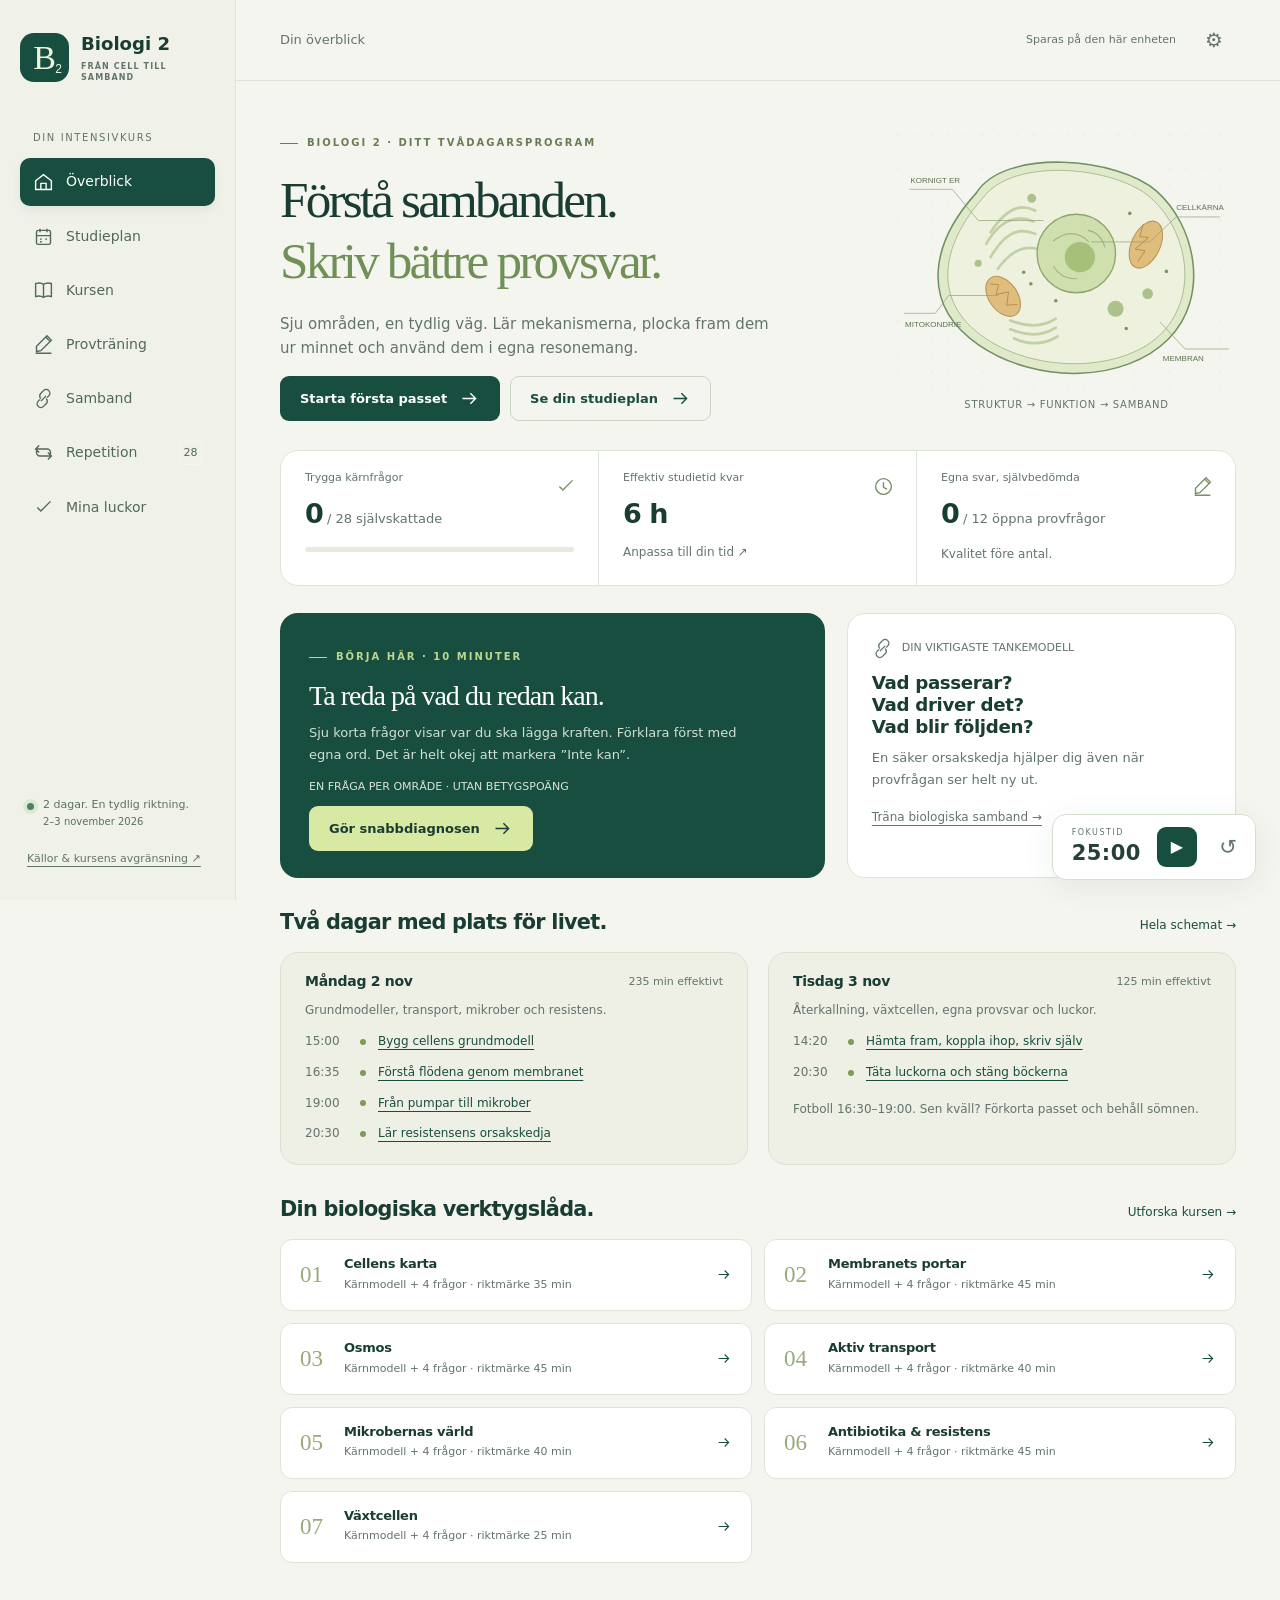
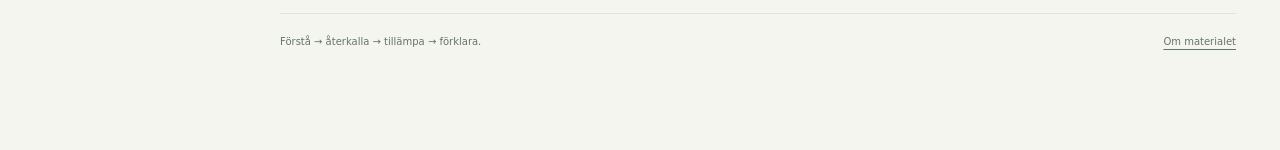
==== index.html @ e8b21870 "Build complete Swedish Biologi 2 intensive course with adaptive recall and open exam practice" ====
<!doctype html>
<html lang="sv">
<head>
  <meta charset="utf-8">
  <meta name="viewport" content="width=device-width,initial-scale=1">
  <meta name="theme-color" content="#174e40">
  <meta name="description" content="En fokuserad tvådagarskurs i Biologi 2: mekanismer, samband och öppna provfrågor på cirka sex effektiva timmar.">
  <title>Biologi 2 · Från cell till samband</title>
  <style>@charset "UTF-8";
:root{--bg:#f5f5ef;--paper:#fff;--ink:#193c33;--text:#263f38;--muted:#63746d;--line:#dde4da;--green:#174e40;--light:#e7efe5;--lime:#d8e9a4;--yellow:#f4e6b8;--red:#a33e32;--softred:#fae9e4;--radius:18px;font-family:'Segoe UI',system-ui,sans-serif;color:var(--text);background:var(--bg);font-synthesis:none}
*{box-sizing:border-box}body{margin:0;font-size:16px;line-height:1.65}h1,h2,h3,h4,p{margin-top:0}h1,h2,h3,h4{color:var(--ink);line-height:1.2;text-wrap:balance}h1{font-family:Georgia,'Times New Roman',serif;font-weight:500;font-size:clamp(2.3rem,4vw,3.85rem);letter-spacing:-.055em;margin-bottom:20px}h2{font-size:1.55rem;letter-spacing:-.035em}h3{font-size:1.14rem;letter-spacing:-.02em}p{margin-bottom:1em}a{color:var(--green);text-underline-offset:4px}button,input,select,textarea{font:inherit}button,a,input,select,textarea,summary{touch-action:manipulation}button{cursor:pointer}button:disabled{opacity:.5;cursor:default}button:focus-visible,a:focus-visible,input:focus-visible,textarea:focus-visible,select:focus-visible,summary:focus-visible{outline:3px solid #9a6c17;outline-offset:4px}input,select,textarea{max-width:100%;color:var(--text)}button{color:inherit}svg.icon{width:21px;height:21px;stroke:currentColor;stroke-width:1.6;fill:none;flex-shrink:0;vertical-align:middle}.symbol-bank{width:0;height:0;position:absolute}button,.button{min-height:44px}.skip{position:fixed;z-index:50;top:-100px;background:var(--green);color:white;padding:15px}.skip:focus{top:0}.sidebar{width:236px;background:#f0f2e9;border-right:1px solid var(--line);height:100dvh;position:fixed;inset:0 auto 0 0;padding:32px 20px;display:flex;flex-direction:column}.brand{display:flex;gap:12px;align-items:center;text-decoration:none;color:var(--ink);font-weight:700;font-size:1.13rem;line-height:1.35}.brandmark{background:var(--green);color:#eef4da;font:34px Georgia,serif;width:49px;height:49px;display:grid;place-content:center;border-radius:14px;position:relative;flex-shrink:0}.brandmark span{font:12px 'Segoe UI',sans-serif;position:absolute;right:7px;bottom:6px}.brand small{display:block;font-size:8px;letter-spacing:1.1px;margin-top:6px;color:var(--muted)}.nav-label{font-size:10px;letter-spacing:1.6px;color:var(--muted);margin:46px 13px 12px}nav{display:grid;gap:7px}nav a{padding:12px 13px;border-radius:10px;display:flex;align-items:center;gap:12px;font-size:14px;text-decoration:none;color:#52675d}nav a:hover{background:#e5eade}nav a.active{background:var(--green);color:white;box-shadow:0 4px 10px #123d3012}nav .nav-count{margin-left:auto;border:1px solid #ffffff50;border-radius:6px;line-height:22px;min-width:23px;text-align:center;font-size:11px}.sidebar-bottom{margin-top:auto;display:flex;gap:9px;font-size:11px;line-height:1.6;color:#5a7065;padding:20px 7px}.sidebar-bottom small{display:block;font-size:10px}.status-dot{height:7px;width:7px;background:#4c835b;box-shadow:0 0 0 4px #dce8d5;border-radius:50%;margin-top:7px;flex-shrink:0}.source-link{font-size:11px;color:var(--muted);padding:0 7px}.workspace{margin-left:236px;min-height:100dvh}.topbar{height:81px;border-bottom:1px solid var(--line);padding:0 44px;display:flex;align-items:center;justify-content:space-between;gap:20px}.breadcrumb{font-size:13px;color:var(--muted)}.top-actions{display:flex;gap:16px;align-items:center;font-size:11px;color:var(--muted)}.quiet{border:0;background:transparent;padding:8px}.icon-button{font-size:20px;width:44px}main{max-width:1390px;margin:auto;padding:36px 44px 50px;min-height:calc(100dvh - 155px)}main:focus{outline:none}.eyebrow{font-size:10px;letter-spacing:2px;font-weight:700;display:inline-flex;align-items:center;gap:9px;text-transform:uppercase;color:#6c7c52;margin-bottom:17px}.eyebrow::before{content:'';width:18px;height:1px;background:currentColor}.page-heading{margin-bottom:25px}.page-heading h1{font-size:clamp(2.15rem,3.5vw,3.3rem);margin-bottom:12px}.page-heading p{color:var(--muted);max-width:66ch;margin-bottom:0}.hero{display:grid;grid-template-columns:minmax(0,1.35fr) minmax(260px,.8fr);gap:45px;align-items:center;padding:9px 0 27px}.hero p{font-size:15px;color:var(--muted);max-width:52ch}.hero h1 span{color:#719057}.actions{display:flex;flex-wrap:wrap;gap:10px;align-items:center}.button{border:1px solid transparent;background:var(--green);color:#fff;display:inline-flex;gap:12px;align-items:center;justify-content:center;padding:11px 19px;border-radius:9px;text-decoration:none;font-size:13px;font-weight:600;line-height:1.5}.button:hover{filter:brightness(1.1)}.button.secondary{background:transparent;border-color:#cbd5c7;color:var(--green)}.button.light{background:var(--lime);color:var(--ink)}.button.small{padding:8px 13px;min-height:40px;font-size:12px}.button.danger{background:var(--red)}.hero-art{position:relative;min-width:0}.hero-art svg{width:100%;height:auto;display:block;max-height:285px}.art-caption{font-size:10px;color:var(--muted);text-align:center;letter-spacing:.7px}.stats{display:grid;grid-template-columns:repeat(3,1fr);border:1px solid var(--line);background:var(--paper);border-radius:var(--radius);margin:2px 0 27px;overflow:hidden}.stat{padding:18px 24px;border-right:1px solid var(--line);position:relative}.stat:last-child{border-right:0}.stat-label{display:block;font-size:11px;color:var(--muted);margin-bottom:5px}.stat strong{font-size:27px;color:var(--ink);font-weight:600;letter-spacing:-1px}.stat strong small{font-size:13px;color:var(--muted);font-weight:400;letter-spacing:0}.stat .mini-icon{position:absolute;right:22px;top:22px;color:#789067}.progress-track{height:5px;background:#e7ebdf;border-radius:9px;overflow:hidden;margin:10px 0 0}.progress-track span{display:block;height:100%;background:#7c9b52;border-radius:9px;transition:width .3s}.two-cols{display:grid;grid-template-columns:minmax(0,1.4fr) minmax(230px,1fr);gap:22px}.next-card{background:var(--green);color:#e9f0e1;padding:27px 29px;border-radius:var(--radius);position:relative;overflow:hidden}.next-card h2{color:white;font-size:1.75rem;margin:8px 0 10px;font-family:Georgia,serif;font-weight:500}.next-card p{font-size:13px;max-width:55ch;color:#d2e0d2}.next-card .eyebrow{color:#bfd68f;margin-bottom:5px}.next-card .session-meta{font-size:11px;color:#d9e4d1}.next-card .button{margin-top:10px}.pill{display:inline-block;font-size:10px;padding:4px 9px;border-radius:5px;background:var(--light);color:#426b47;letter-spacing:.2px;font-weight:600}.pill.must{background:var(--lime);color:#354b24}.pill.deep{background:var(--yellow);color:#715b24}.pill.extra{background:#eeeae3;color:#70695d}.pill.neutral{background:#f0f2ec;color:#677463}.card{background:var(--paper);border:1px solid var(--line);border-radius:var(--radius);padding:24px}.card h3{margin-bottom:10px}.card p{font-size:13px;color:var(--muted)}.card p:last-child{margin-bottom:0}.small-intro{display:flex;align-items:center;gap:9px;margin-bottom:13px;color:var(--muted);font-size:11px}.section-top{display:flex;align-items:baseline;justify-content:space-between;gap:18px;margin:32px 0 16px}.section-top h2{font-size:1.3rem;margin:0}.section-top a{font-size:12px;text-decoration:none}.schedule-preview{display:grid;grid-template-columns:1fr 1fr;gap:20px}.day-preview{background:#eeefe5;border:1px solid #dce1d0;border-radius:var(--radius);padding:20px 24px}.day-title{display:flex;justify-content:space-between;gap:10px}.day-title h3{margin:0;font-size:14px}.day-title span{font-size:11px;color:var(--muted)}.day-preview p{font-size:12px;color:var(--muted);margin:10px 0 0}.day-line{display:flex;gap:12px;font-size:12px;padding:11px 0 0;align-items:center}.day-line span:first-child{color:var(--muted);width:43px;font-variant-numeric:tabular-nums}.dot{width:6px;height:6px;border-radius:50%;background:#7f9b55}.topic-grid{display:grid;grid-template-columns:repeat(2,minmax(0,1fr));gap:12px}.topic-link{display:flex;text-decoration:none;background:white;border:1px solid var(--line);border-radius:12px;padding:16px 19px;gap:14px;align-items:center;transition:border-color .2s}.topic-link:hover{border-color:#70926d}.topic-number{font-family:Georgia,serif;font-size:23px;color:#98aa7c;width:30px;flex-shrink:0}.topic-link h3{font-size:13px;margin:0 0 4px}.topic-link p{font-size:11px;margin:0;color:var(--muted)}.topic-link .icon{margin-left:auto;width:16px}.page-footer{border-top:1px solid var(--line);margin:0 44px;padding:20px 0 100px;display:flex;justify-content:space-between;gap:10px;font-size:10px;color:var(--muted)}.page-footer a{color:var(--muted)}.timer{position:fixed;right:24px;bottom:20px;z-index:10;display:flex;gap:16px;align-items:center;padding:11px 12px 11px 19px;min-width:196px;border:1px solid #d6dfcd;border-radius:14px;background:#fff;box-shadow:0 6px 30px #173c3314}.timer small{display:block;font-size:8px;letter-spacing:1.5px;color:var(--muted)}.timer strong{font-size:21px;line-height:1.3;font-variant-numeric:tabular-nums;letter-spacing:.5px}.timer-play{background:var(--green);color:#fff;border:0;border-radius:9px;width:40px;min-height:40px}.timer-reset{border:0;background:none;color:var(--muted);font-size:21px;min-height:40px;width:30px;padding:0}.toast{position:fixed;z-index:60;bottom:100px;left:50%;transform:translateX(-50%);max-width:min(520px,90vw);padding:14px 21px;background:var(--ink);color:#fff;border-radius:12px;font-size:13px;box-shadow:0 6px 25px #0002}.warning{padding:13px 22px;background:#fff1d3;color:#715117;font-size:13px}.fine{font-size:12px!important;color:var(--muted);line-height:1.7}.muted{color:var(--muted)}.back{display:inline-flex;gap:7px;align-items:center;font-size:12px;text-decoration:none;margin-bottom:20px}.back .icon{transform:rotate(180deg);width:16px}.tabs{display:flex;gap:7px;flex-wrap:wrap;margin:22px 0}.tabs button{border:1px solid var(--line);background:#fff;border-radius:9px;padding:8px 14px;font-size:12px}.tabs button[aria-pressed=true]{background:var(--green);color:#fff;border-color:var(--green)}.programme{display:grid;grid-template-columns:repeat(3,1fr);gap:12px;margin:25px 0}.programme button{padding:16px 18px;text-align:left;background:#fff;border:1px solid var(--line);border-radius:13px}.programme strong{display:block;font-size:15px}.programme small{display:block;font-size:11px;color:var(--muted);margin-top:5px}.programme button[aria-pressed=true]{border-color:var(--green);background:#eaf0df;box-shadow:inset 0 0 0 1px var(--green)}.info-strip{display:flex;gap:13px;background:#e9efdf;padding:17px 21px;border-radius:12px;font-size:13px;margin-bottom:24px}.info-strip .icon{margin-top:2px;color:#638242}.session-list{display:grid;gap:16px}.session-card{display:grid;grid-template-columns:116px minmax(0,1fr) auto;gap:23px;align-items:start}.session-time{font-size:13px;color:var(--ink);font-weight:600}.session-time small{display:block;font-weight:400;color:var(--muted);font-size:11px;margin-top:4px}.session-card h3{margin-bottom:8px}.session-card p{margin-bottom:9px}.session-card.done{background:#eff4e8}.check-circle{border-radius:50%;width:28px;height:28px;background:var(--green);color:#fff;display:grid;place-items:center}.session-card .actions{justify-content:end}.task-list{list-style:none;padding:0;margin:20px 0}.task-list li{border-top:1px solid var(--line);padding:18px 0;display:flex;gap:13px;align-items:start}.task-list li:last-child{border-bottom:1px solid var(--line)}.task-list input{width:19px;height:19px;accent-color:var(--green);flex-shrink:0;margin-top:4px}.task-list a{display:block;text-decoration:none;font-size:14px;font-weight:600}.task-list small{display:block;color:var(--muted);font-size:11px}.task-list .button{margin-left:auto;white-space:nowrap;font-size:11px}.task-list label{flex:1}.teaching-layout{display:grid;grid-template-columns:minmax(0,1fr) 235px;gap:24px;align-items:start}.lesson-step{display:grid;grid-template-columns:36px minmax(0,1fr);gap:15px;padding:24px 0;border-bottom:1px solid var(--line);scroll-margin-top:24px}.lesson-step:first-child{padding-top:0}.step-number{height:32px;width:32px;display:grid;place-content:center;border:1px solid #d8e1c9;border-radius:50%;font-size:11px;color:#6b8452;background:#f5f8ef}.lesson-step h2{font-size:1.15rem;margin:4px 0 13px}.lesson-step p{font-size:15px;max-width:69ch;line-height:1.8}.lesson-step p:last-child{margin-bottom:0}.lesson-index{position:sticky;top:24px}.lesson-index a{display:block;font-size:12px;padding:7px 0;text-decoration:none}.lesson-index .card{padding:20px}.term-cloud{display:flex;gap:6px;flex-wrap:wrap;margin:12px 0}.term-cloud span{background:#f0f3e9;color:#4d654e;border:1px solid #e1e7d8;border-radius:5px;padding:3px 7px;font-size:10px}.misconception{background:#f6eddd;border-left:3px solid #d4ad56;padding:17px 20px;border-radius:0 9px 9px 0;margin:20px 0}.misconception ul{padding-left:18px;margin:0;font-size:13px}.details-block{border:1px solid var(--line);background:#fff;border-radius:12px;margin:13px 0;padding:0 20px}.details-block summary{cursor:pointer;padding:17px 0;font-weight:600;font-size:13px}.details-block summary .pill{margin-right:8px}.details-block p{font-size:14px;line-height:1.8;max-width:70ch}.details-block h3{font-size:14px}.question-card{background:#fff;border:1px solid var(--line);border-radius:16px;padding:25px;margin:18px 0}.question-card h3{font-size:1.07rem;line-height:1.5;max-width:62ch;margin:12px 0 17px}.question-card textarea,.exam-answer{width:100%;resize:vertical;border:1px solid #cfd8c8;background:#fbfcf8;border-radius:10px;min-height:100px;padding:14px;font-size:14px;line-height:1.75}.answer-model{padding:19px;background:#edf3e5;border-radius:10px;margin:17px 0}.answer-model p{font-size:14px;line-height:1.8;margin-bottom:0}.confidence{display:flex;flex-wrap:wrap;gap:8px;margin-top:16px}.confidence button{background:#fff;border:1px solid var(--line);padding:9px 13px;border-radius:8px;font-size:12px}.confidence button[data-rating="0"]{color:#8d3c32}.confidence button[data-rating="1"]{color:#7f641f}.confidence button[data-rating="2"]{color:#426731}.confidence button[aria-pressed=true]{box-shadow:inset 0 0 0 1px currentColor;background:#f4f5eb}.question-top{display:flex;align-items:center;justify-content:space-between;gap:10px;font-size:10px;color:var(--muted)}.empty{padding:35px;background:#edf2e6;border-radius:15px;text-align:center}.empty h2{font-size:1.4rem}.empty p{font-size:14px;color:var(--muted)}.filter-row{display:flex;gap:12px;flex-wrap:wrap;align-items:center;margin:20px 0}.filter-row label{font-size:12px;color:var(--muted)}select{border:1px solid var(--line);border-radius:8px;padding:9px 12px;background:white;font-size:13px;min-height:44px}.exam-list{display:grid;grid-template-columns:repeat(2,minmax(0,1fr));gap:16px}.exam-list .card{display:flex;flex-direction:column;align-items:start}.exam-list h2{font-size:1.18rem;margin:13px 0}.exam-list p{flex:1}.exam-list .button{margin-top:15px}.exam-prompt{font-size:18px;line-height:1.75;background:#edf1e4;padding:26px;border-radius:14px;margin:20px 0}.exam-grid{display:grid;grid-template-columns:minmax(0,1fr) 260px;gap:22px;align-items:start}.exam-answer{min-height:255px;background:#fff;font-size:15px}.answer-label{font-size:12px;display:block;font-weight:600;margin-bottom:8px}.self-check{display:grid;gap:11px;margin:18px 0}.self-check label{display:flex;gap:11px;font-size:14px;align-items:start;padding:12px;background:#f5f7ee;border-radius:9px}.self-check input{width:19px;height:19px;accent-color:var(--green);margin-top:3px;flex-shrink:0}.feedback-section{margin:23px 0}.feedback-section h3{font-size:14px;margin-bottom:9px}.feedback-section p{font-size:14px;line-height:1.8}.connection-grid{display:grid;gap:18px}.chain{display:flex;gap:8px;flex-wrap:wrap;align-items:center;margin:18px 0}.chain span{padding:8px 12px;background:#eaf0df;color:#3c5a3d;border:1px solid #d6e1c6;border-radius:7px;font-size:12px}.chain b{font-size:17px;font-weight:400;color:#8da374}.connection-card h2{font-size:1.3rem;margin:10px 0}.connection-card p{max-width:75ch;font-size:14px}.comparison{display:grid;grid-template-columns:1fr 1fr;gap:14px}.comparison>div{padding:19px;background:#f5f6ef;border-radius:12px}.comparison>div:last-child{background:#ecf2e0}.comparison small{font-size:9px;letter-spacing:1px;color:#687e59;font-weight:700}.comparison p{font-size:13px;margin:8px 0 0}.weak-list{display:grid;gap:12px;margin:20px 0}.weak-row{display:flex;align-items:center;gap:20px;border:1px solid var(--line);padding:16px 20px;border-radius:12px;background:#fff}.weak-row>div{flex:1}.weak-row h3{font-size:14px;margin-bottom:5px}.weak-row p{font-size:11px;color:var(--muted);margin:0}.weak-row strong{font-size:20px;font-weight:500}.weak-row .button{margin-left:auto}.source-list{display:grid;gap:15px}.source-list .card{padding:19px 22px}.source-list a{font-size:14px;font-weight:600}.source-list p{margin:6px 0 0}.table-wrap{overflow-x:auto;border:1px solid var(--line);border-radius:12px;margin:18px 0}table{width:100%;border-collapse:collapse;background:white;font-size:12px}td,th{padding:13px 16px;text-align:left;border-bottom:1px solid var(--line);vertical-align:top}th{background:#eaf0df;font-size:11px;white-space:nowrap}tr:last-child td{border-bottom:0}.allocation{display:flex;height:17px;gap:3px;margin:20px 0;border-radius:6px;overflow:hidden}.allocation span{background:#73905c;flex:1}.allocation span:nth-child(2n){background:#a3b77d}.allocation span:nth-child(3n){background:#d1dca5}.lab{border:1px solid #cfdcc1;background:#eff4e7;border-radius:16px;padding:24px;margin:25px 0}.lab h3{margin-bottom:8px}.lab p{font-size:13px;max-width:65ch}.lab label{font-size:12px;font-weight:600}.lab input[type=range]{width:100%;accent-color:var(--green);margin:18px 0}.lab-art{display:grid;grid-template-columns:1fr 1fr;gap:15px}.lab-art svg{width:100%;max-height:190px;display:block}.lab-cell{text-align:center}.lab-cell strong{font-size:12px}.lab-result{background:#fff9;padding:14px 18px;border-radius:9px;margin-top:18px;min-height:98px}.lab-result h4{font-size:15px;margin-bottom:8px}.lab-result p{margin-bottom:0}.lab-presets{display:flex;gap:8px;flex-wrap:wrap}.lab-presets button{font-size:11px;background:#fff9;border:1px solid #cfdcc1;border-radius:7px;padding:8px 12px}.pump-stage{background:#fff9;padding:20px;border-radius:12px;margin:15px 0;display:grid;grid-template-columns:1fr 1.3fr;gap:18px;align-items:center}.pump-art{display:flex;align-items:center;justify-content:center;min-height:110px;border-top:8px double #bacb93;border-bottom:8px double #bacb93;background:#e9efdc}.pump-core{background:var(--green);color:#fff;border-radius:25px;padding:13px 23px;text-align:center;font-size:13px;transition:transform .3s}.pump-stage h4{font-size:14px;margin-bottom:7px}.pump-stage p{font-size:13px;margin:0}.pump-dots{display:flex;gap:5px;margin:14px 0}.pump-dots i{width:22px;height:4px;background:#d4dec4;border-radius:5px}.pump-dots i.on{background:var(--green)}dialog{border:1px solid var(--line);border-radius:20px;padding:32px;max-width:600px;width:calc(100% - 28px);max-height:90dvh;color:var(--text);background:var(--bg)}dialog::backdrop{background:#183b3370;backdrop-filter:blur(3px)}dialog h2{font-family:Georgia,serif;font-size:30px;font-weight:400;margin:0 0 12px}dialog p{font-size:14px}dialog label{display:block;font-size:12px;font-weight:600;margin:20px 0 7px}.dialog-close{position:absolute;right:15px;top:12px;font-size:20px;width:44px}.field-row{display:flex;gap:9px}.field-row input{border:1px solid #c8d5bb;border-radius:9px;width:110px;padding:8px 14px;background:#fff}.file-label{margin:0!important;cursor:pointer}.file-label input{position:absolute;width:1px;height:1px;opacity:0}.file-label:focus-within{outline:3px solid #9a6c17;outline-offset:3px}hr{border:0;border-top:1px solid var(--line);margin:25px 0}.reset-details{margin-top:25px;color:var(--red);font-size:12px}.reset-details summary{cursor:pointer;padding:7px 0}.reset-details p{font-size:12px}.reading-width{max-width:800px}.space-top{margin-top:24px}.answer-model[hidden],[hidden]{display:none!important}
@media(min-width:1600px){main{padding-top:50px}.hero{padding-bottom:38px;gap:80px}.hero-art svg{max-height:330px}.stats{margin-bottom:30px}}
@media(max-width:1150px){.sidebar{width:205px;padding-inline:15px}.workspace{margin-left:205px}.topbar{padding-inline:28px}main{padding:30px 28px}.hero{gap:25px;grid-template-columns:1.3fr .8fr}h1{font-size:3.1rem}.page-footer{margin-inline:28px}.teaching-layout{grid-template-columns:minmax(0,1fr) 200px}.exam-grid{grid-template-columns:minmax(0,1fr) 215px}.two-cols{grid-template-columns:1.3fr 1fr;gap:15px}.card{padding:21px}.stat{padding:17px 20px}}
@media(max-width:900px){.sidebar{width:77px;padding:25px 12px}.brand{justify-content:center}.brand>span:last-child,.nav-label,.sidebar-bottom,.source-link,nav .nav-count{display:none}.brandmark{width:45px;height:45px}.sidebar nav{margin-top:35px;gap:9px}.sidebar nav a{justify-content:center;padding:12px 0}.sidebar nav a .nav-text{display:none}.workspace{margin-left:77px}.topbar{height:67px}.hero{grid-template-columns:1fr .65fr}.hero h1{font-size:2.7rem}.hero p{font-size:14px}.top-actions #save-status{display:none}.two-cols{grid-template-columns:1fr}.next-card{padding:24px}.teaching-layout{grid-template-columns:1fr}.lesson-index{position:static;display:grid;grid-template-columns:1fr 1fr;gap:14px}.lesson-index>nav{display:none}.exam-grid{grid-template-columns:1fr}.exam-grid aside{display:none}.session-card{grid-template-columns:100px 1fr}.session-card .actions{grid-column:2;justify-content:start}.stats .stat strong{font-size:23px}.stat .mini-icon{display:none}.comparison{grid-template-columns:1fr}.question-card{padding:22px}}
@media(max-width:600px){body{font-size:15px}.sidebar{width:100%;height:auto;inset:auto 0 0;z-index:20;padding:7px 8px calc(7px + env(safe-area-inset-bottom));border-right:0;border-top:1px solid #d7e0cd;background:#f5f7ee}.sidebar .brand{display:none}.sidebar nav{margin:0;display:grid;grid-template-columns:repeat(6,1fr);gap:3px}.sidebar nav a{display:flex;flex-direction:column;gap:3px;padding:6px 0;border-radius:8px;font-size:9px;min-height:49px}.sidebar nav a .nav-text{display:block}.sidebar nav a svg{width:19px;height:19px}.workspace{margin-left:0}.topbar{height:57px;padding:0 20px}.breadcrumb{font-size:11px}.top-actions{gap:0}main{padding:25px 20px 35px}.hero{grid-template-columns:1fr;padding-bottom:25px;gap:18px}.hero-art{display:none}.hero h1{font-size:2.6rem;max-width:14ch;margin-bottom:15px}.hero p{font-size:13px}.eyebrow{font-size:9px;letter-spacing:1.5px}.hero .actions .button{flex:1}.stats{margin:0 0 20px;border-radius:13px}.stat{padding:14px 12px}.stat-label{font-size:9px;min-height:27px;line-height:1.5;margin:0 0 5px}.stats .stat strong{font-size:22px}.stats .stat strong small{font-size:9px;display:block;letter-spacing:0}.progress-track{margin-top:9px}.next-card{padding:23px}.next-card h2{font-size:1.6rem}.schedule-preview{grid-template-columns:1fr;gap:12px}.day-preview{padding:19px}.topic-grid{grid-template-columns:1fr}.topic-link{padding:14px 17px}.section-top{margin-top:26px}.section-top h2{font-size:1.15rem}.section-top a{font-size:10px}.timer{right:12px;bottom:calc(77px + env(safe-area-inset-bottom));padding:7px 9px 7px 14px;gap:10px;min-width:176px;border-radius:12px}.timer strong{font-size:18px}.timer-play{min-height:37px;width:37px}.timer small{font-size:7px}.toast{bottom:150px;width:max-content;font-size:12px}.page-footer{margin:0 20px;padding-bottom:170px;flex-direction:column;font-size:9px}.page-heading h1{font-size:2.3rem}.page-heading p{font-size:13px}.programme{gap:7px}.programme button{padding:13px 10px}.programme strong{font-size:12px}.programme small{font-size:9px}.session-card{grid-template-columns:1fr;gap:10px;padding:20px}.session-time{display:flex;gap:12px;align-items:center;font-size:12px}.session-time small{margin:0;font-size:10px}.session-card .actions{grid-column:auto}.task-list{margin-top:15px}.task-list li{gap:10px;padding:16px 0;flex-wrap:wrap}.task-list a{font-size:13px}.task-list .button{margin-left:29px}.task-list label{min-width:calc(100% - 40px)}.task-list input{margin-top:3px}.lesson-step{grid-template-columns:27px minmax(0,1fr);gap:12px;padding:23px 0}.step-number{width:27px;height:27px;font-size:10px}.lesson-step h2{font-size:1.09rem;margin-top:3px}.lesson-step p{font-size:14px;line-height:1.8}.lesson-index{grid-template-columns:1fr}.lesson-index .card{padding:18px}.details-block{padding-inline:16px}.details-block summary{font-size:12px}.details-block .pill{margin-bottom:6px}.exam-list{grid-template-columns:1fr}.exam-prompt{font-size:16px;padding:20px}.exam-answer{font-size:14px;min-height:250px}.self-check label{font-size:13px}.question-card{padding:20px}.question-card h3{font-size:1rem}.confidence{gap:6px}.confidence button{padding:9px 10px;font-size:11px;flex:1}.filter-row{gap:8px}.filter-row select{font-size:12px;max-width:100%}.connection-card{padding:20px}.connection-card h2{font-size:1.2rem}.chain{gap:5px}.chain span{font-size:10px;padding:6px 9px}.weak-row{padding:14px;gap:12px;flex-wrap:wrap}.weak-row>div{min-width:160px}.weak-row .button{font-size:10px}.lab{padding:19px}.lab-art{gap:7px}.lab-cell strong{font-size:10px}.pump-stage{grid-template-columns:1fr}.pump-art{min-height:90px}.field-row{flex-wrap:wrap}.field-row input{flex:1}.field-row .button{flex:1}dialog{padding:26px 22px}dialog .actions>*{width:100%}td,th{padding:11px 13px;font-size:11px}.info-strip{padding:15px 17px;font-size:12px}}
@media(max-width:600px){.topbar .breadcrumb{max-width:90px;white-space:nowrap;overflow:hidden;text-overflow:ellipsis}.timer{top:8px;bottom:auto;right:62px;min-width:0;padding:4px 7px;gap:9px;border-radius:9px;box-shadow:none}.timer small{display:none}.timer strong{font-size:16px}.timer-play{min-height:31px;width:31px;border-radius:6px}.timer-reset{min-height:31px;width:21px;font-size:18px}.toast{bottom:90px}}
@media(prefers-reduced-motion:reduce){*{scroll-behavior:auto!important;transition:none!important;animation:none!important}}
@media print{.sidebar,.topbar,.timer,.actions,.page-footer,.filter-row,.confidence,dialog,.toast{display:none!important}.workspace{margin:0}main{padding:0}.card,.question-card,.lesson-step{break-inside:avoid}.answer-model[hidden]{display:block!important}body{background:white}h1{font-size:30px}}
</style>
</head>
<body>
<a href="#main" class="skip">Hoppa till innehållet</a>
<svg class="symbol-bank" xmlns="http://www.w3.org/2000/svg" aria-hidden="true"><defs>
  <symbol id="i-home" viewBox="0 0 24 24"><path d="m3 10 9-7 9 7v10H3zM9 20v-7h6v7"/></symbol>
  <symbol id="i-plan" viewBox="0 0 24 24"><rect x="4" y="5" width="16" height="16" rx="2"/><path d="M8 3v4m8-4v4M4 11h16M8 15h2m4 0h2m-8 3h2"/></symbol>
  <symbol id="i-book" viewBox="0 0 24 24"><path d="M12 5C8 2 4 4 3 4v15c3-1 6-1 9 1 3-2 6-2 9-1V4c-3-1-6-1-9 1Zm0 0v15"/></symbol>
  <symbol id="i-link" viewBox="0 0 24 24"><path d="m9 15 6-6m-7 4-2 2a4 4 0 0 0 6 6l3-3a4 4 0 0 0 0-6m1-1 2-2a4 4 0 0 0-6-6L9 6a4 4 0 0 0 0 6"/></symbol>
  <symbol id="i-pen" viewBox="0 0 24 24"><path d="m15 4 5 5M4 20l5-1L21 7l-5-5L4 14zM3 22h18"/></symbol>
  <symbol id="i-repeat" viewBox="0 0 24 24"><path d="M4 8h12a4 4 0 0 1 4 4v2M7 4 3 8l4 4m13 4H8a4 4 0 0 1-4-4v-2m13 10 4-4-4-4"/></symbol>
  <symbol id="i-arrow" viewBox="0 0 24 24"><path d="M4 12h15m-6-6 6 6-6 6"/></symbol>
  <symbol id="i-check" viewBox="0 0 24 24"><path d="m5 12 4 4L20 5"/></symbol>
  <symbol id="i-clock" viewBox="0 0 24 24"><circle cx="12" cy="12" r="9"/><path d="M12 7v6l4 2"/></symbol>
  <symbol id="i-leaf" viewBox="0 0 24 24"><path d="M4 20C2 8 12 3 21 3c0 9-5 19-17 17Zm0 0L16 8m-6 6v-5m0 5h6"/></symbol>
</defs></svg>
<aside class="sidebar">
  <a class="brand" href="#home"><span class="brandmark">B<span>2</span></span><span>Biologi 2<small>FRÅN CELL TILL SAMBAND</small></span></a>
  <p class="nav-label">DIN INTENSIVKURS</p>
  <nav id="nav" aria-label="Huvudnavigation"></nav>
  <div class="sidebar-bottom"><div class="status-dot"></div><span>2 dagar. En tydlig riktning.<small>2–3 november 2026</small></span></div>
  <a class="source-link" href="#sources">Källor & kursens avgränsning ↗</a>
</aside>
<div class="workspace">
  <header class="topbar"><div class="breadcrumb" id="breadcrumb">Din överblick</div><div class="top-actions"><span id="save-status">Sparas på den här enheten</span><button class="quiet icon-button" id="settings-open" aria-label="Inställningar och säkerhetskopia">⚙</button></div></header>
  <div id="storage-warning" class="warning" hidden>Webbläsaren tillåter inte lokal lagring. Dina ändringar finns bara under den här öppningen. Exportera en säkerhetskopia innan du stänger.</div>
  <main id="main" tabindex="-1"></main>
  <footer class="page-footer"><span>Förstå → återkalla → tillämpa → förklara.</span><a href="#sources">Om materialet</a></footer>
</div>
<div class="timer" id="timer"><div><small>FOKUSTID</small><strong id="timer-display">25:00</strong></div><button id="timer-toggle" class="timer-play" aria-label="Starta fokustimer">▶</button><button id="timer-reset" class="timer-reset" aria-label="Återställ timern">↺</button></div>
<div class="toast" id="toast" role="status" hidden></div>
<dialog id="settings" aria-labelledby="settings-title"><form method="dialog"><button class="dialog-close quiet" aria-label="Stäng inställningar">✕</button></form><span class="eyebrow">DITT UPPLÄGG</span><h2 id="settings-title">Anpassa efter verkligheten.</h2><p>Räkna effektiv tid. Mat, fotboll, återhämtning och pauser ska också få plats.</p>
  <label for="remaining">Effektiva minuter du har kvar</label><div class="field-row"><input id="remaining" type="number" min="5" max="1440" step="5"><button class="button" id="remaining-save">Anpassa planen</button></div>
  <label for="focus-length">Fokustimerns längd</label><select id="focus-length"><option value="15">15 minuter – låg energi</option><option value="25">25 minuter – standard</option><option value="40">40 minuter – skrivträning</option></select>
  <p class="fine">Timern räknar faktisk fokustid när sidan är synlig. Den pausar när du lämnar sidan. Slutförda läsuppgifter räknas separat och är inget mått på kunskap.</p>
  <hr><h3>Dina framsteg</h3><p class="fine">Svaren sparas i just den här webbläsaren och på den här adressen. Ingen inloggning eller molnsynkning. Exportera för att flytta till en annan enhet eller adress.</p><div class="actions"><button class="button secondary" id="export">Exportera säkerhetskopia</button><label class="button secondary file-label" for="import">Importera säkerhetskopia<input id="import" type="file" accept="application/json,.json"></label></div>
  <details class="reset-details"><summary>Rensa lokal progression</summary><p>Detta raderar dina egna svar, markeringar och registrerade minuter på den här adressen.</p><button class="button danger" id="reset-progress">Radera mina framsteg</button></details>
</dialog>
<script>window.COURSE = {
  chapters: [
    {id:'celler',n:'01',title:'Cellens karta',minutes:35,why:'Organellernas arbetsfördelning förklarar både transport, virus och antibiotikas måltavlor.',source:'Bokens s. 17–27 i Biologiatlas',terms:['cellkärna','kromatin','ribosom','RER','SER','Golgi','lysosom','peroxisom','ATP','cellskelett'],
      steps:[
        ['Förstå grunden','Cellen är ett avgränsat system. Membranet reglerar utbytet; cytosolen är vätskan där många reaktioner sker. Cytoplasma omfattar cytosol och organeller utanför kärnan. Eukaryoter har cellkärna och membranomslutna organeller. Bakterier och arkéer saknar cellkärna men har DNA, membran och ribosomer.','Kärnan innehåller merparten av DNA:t. DNA tillsammans med proteiner kallas kromatin. En gen kan avläsas till mRNA, som lämnar kärnan genom kärnporer. Ribosomer, byggda av rRNA och protein, använder mRNA vid proteinsyntesen. Nukleolen medverkar när ribosomernas subenheter bildas.'],
        ['Förstå mekanismen','Följ ett protein som ska utsöndras: gen → mRNA → ribosom som riktas till kornigt ER (RER) → proteinet förs in i ER och veckas → transportvesikel → Golgi, där det bearbetas och sorteras → sekretorisk vesikel → exocytos. Det är proteinet, inte DNA:t, som färdas genom ER och Golgi.','Fria ribosomer gör bland annat proteiner som används i cytosolen. Ribosomer vid RER gör bland annat sekretoriska proteiner och membranproteiner. Slätt ER (SER) saknar ribosomer och deltar i lipidsyntes, avgiftning och lagring av kalcium. Golgi är en sorteringsstation, inte platsen där aminosyror fogas till proteiner.'],
        ['Förstå sammanhanget','Mitokondrier omvandlar energi från organiska ämnen till ATP som kan driva pumpar och transporter i cellen. Det veckade inre membranet ger stor yta för energirelaterade proteiner. Även växtceller har mitokondrier.','Cellskelettets mikrotubuli, aktinfilament och intermediära filament ger form och stöd. Motorproteiner kan flytta vesiklar längs filament. Lysosomer bryter ner material med enzymer i sur miljö. Peroxisomer deltar bland annat i fettsyrenedbrytning; katalas bryter ner den väteperoxid som bildas.'],
        ['Tillämpa','En körtelcell utsöndrar mycket protein. Förutsäg därför rikligt med RER och en välutvecklad Golgiapparat. Om ribosomerna blockeras uppstår brist på nya proteiner; om vesikeltransporten blockeras kan redan bildade proteiner fastna inne i cellen. Samma slutresultat, mindre utsöndring, kan alltså ha olika orsaker.'],
        ['Resonera','Bygg svaret som struktur → funktion → följd. Exempel: många veck i mitokondriens inre membran → större yta för energirelaterade proteiner → hög kapacitet att bilda ATP → stödjer energikrävande arbete. Säg inte att vecken i sig skapar energi.','Endosymbiosteorin kopplar mitokondrier och kloroplaster till bakterielika förfäder. Eget DNA, bakterielika ribosomer, delning och dubbla membran stöder teorin tillsammans; ett enskilt kännetecken är inte ensamt ett bevis.'],
        ['Kontrollera utan stöd','Rita proteinets väg med sex pilar ur minnet. Förklara sedan skillnaden mellan ribosom, RER och Golgi. Avsluta med att förutsäga vad som händer om cellens ATP-tillgång minskar. Kan du inte förklara en pil, läs just den delen igen.']
      ],
      deeper:[['Membranets övriga jobb','Membranproteiner kan transportera, vara enzymer eller receptorer, koppla celler till varandra och förankra cellskelettet. Sockerkedjor på glykolipider och glykoproteiner bildar glykokalyx: skydd och igenkänning. Extracellulär matrix (ECM) omger djurceller och påverkar stöd, fäste och signalering. Kollagen ger framför allt draghållfasthet; spektrin är ett nät på blodkroppens insida, inte ECM.'],['Membranets rörlighet','Fosfolipider rör sig i membranets plan. Omättade fettsyrors böjar försvårar tät packning; det hjälper membran att förbli rörliga i kyla. Långa och mättade svansar packas tätare. Kolesterol dämpar förändringar i rörlighet vid olika temperaturer.']],
      extra:[['Detaljer du kan vänta med','Inklusioner kan lagra glykogen, fett eller pigment. Kromatinets packning påverkar hur lätt gener avläses, men löst packat betyder inte att varje gen alltid är aktiv. Lär inte in en bestämd 30 nm-fiber eller ett exakt antal Golgicisterner som universell regel. Peroxisomer kan bildas genom tillväxt och delning och med bidrag från ER.']],
      traps:['Proteiner tillverkas på ribosomer, inte i Golgi.','Cytosol och cytoplasma betyder inte exakt samma sak.','En lysosom är en avgränsad, sur nedbrytningsmiljö; den är ingen förbränningsugn.']},
    {id:'membran',n:'02',title:'Membranets portar',minutes:45,why:'Samma beslutsmodell löser många nya frågor om hur ämnen passerar cellgränsen.',source:'Bokens s. 31–37 + PPT i Biologiatlas',terms:['fosfolipid','hydrofil','hydrofob','selektiv permeabilitet','diffusion','kanalprotein','bärarprotein','elektrokemisk gradient','endocytos','exocytos'],
      steps:[
        ['Förstå grunden','Fosfolipider har hydrofila huvuden mot vattnet och hydrofoba svansar mot varandra i ett dubbelskikt. Det hydrofoba inre är en barriär för joner och många polära ämnen. Genomsläppligheten beror främst på laddning, storlek och fettlöslighet; formen påverkar också passning i transportproteiner.','Små opolära molekyler som O₂ och CO₂ passerar lätt. Joner som Na⁺ har mycket svårt att passera lipidskiktet och behöver transportproteiner. Vatten kan passera lipidskiktet, men akvaporiner kan göra transporten mycket snabbare. Glukos behöver i praktiken specifika transportörer.'],
        ['Förstå mekanismen','Diffusion orsakas av slumpmässig molekylrörelse. Fler molekyler lämnar den sida där de är fler, så nettoflödet av ett oladdat ämne går nedför dess koncentrationsgradient. Vid jämvikt fortsätter molekylerna röra sig åt båda håll; nettoflödet är noll. Cellen tillför inget ATP för diffusionen.','Underlättad (faciliterad) diffusion går genom kanal- eller bärarproteiner. En kanal ger en selektiv passage; en bärare binder ett ämne och ändrar form. Att ett protein används innebär inte att transporten är aktiv. För joner avgör både koncentrationsskillnad och elektrisk spänning riktningen: den elektrokemiska gradienten.'],
        ['Förstå sammanhanget','Tre frågor avgör vägen: Kan ämnet passera lipiderna? Åt vilket håll driver dess gradient? Behövs en vesikel för stor last? Transport mot en elektrokemisk gradient måste kopplas till en energikälla. Stora partiklar tas in med endocytos; vesiklar kan tömmas ut med exocytos.','Vesiklar har ett membran av ett fosfolipiddubbelskikt. Endocytos tar membranyta från cellytan; exocytos tillför membranyta. Processerna måste regleras tillsammans för att hålla membranets storlek och sammansättning stabila.'],
        ['Tillämpa','O₂ högre utanför än inuti → enkel diffusion in. Glukos nedför sin gradient genom GLUT → underlättad diffusion. Na⁺ in genom en öppen kanal → passivt om dess elektrokemiska gradient driver det inåt. En hel bakterie in i en immuncell → fagocytos, en typ av endocytos. Ett utsöndrat protein ut → exocytos.'],
        ['Resonera','Jämför mekanismer på samma grunder: riktning, protein eller vesikel, energikälla och exempel. Ett utvecklat svar förklarar varför en jon behöver hjälp med att korsa membranet och varför den ändå kan transporteras passivt. Det skiljer barriären från drivkraften.','Transporthastigheten påverkas av gradient, membranyta, avstånd och temperatur. Bärartransport kan mättas när alla bindningsställen används. En starkare gradient kan då inte obegränsat öka transporten.'],
        ['Kontrollera utan stöd','Klassificera O₂, vatten, glukos nedför en gradient, glukos uppför en gradient och LDL. Motivera varje val med både barriär och drivkraft. Förklara varför ”det är ett protein” inte räcker som argument för aktiv transport.']
      ],
      deeper:[['Tre typer av endocytos','Fagocytos omsluter stora partiklar, exempelvis bakterier. Pinocytos tar upp omgivande vätska och lösta ämnen. Receptormedierad endocytos koncentrerar särskilda ämnen som binder till receptorer, exempelvis LDL. Källmaterialet använder ibland pinocytos bredare; här skiljs ospecifikt vätskeupptag från receptormedierat upptag.'],['LDL som tillämpning','LDL är en lipoproteinpartikel som transporterar lipider i blodet. Fungerande LDL-receptorer möjliggör receptormedierad endocytos. Färre fungerande receptorer kan minska borttagningen av LDL ur blodet och höja LDL-halten. LDL och HDL är olika partiklar, inte olika kolesterolmolekyler.']],
      extra:[['Lektionen: spänning och läkemedel','Jonkanaler kan styras kemiskt, elektriskt eller mekaniskt. Digoxin hämmar Na⁺/K⁺-pumpen; den minskade Na⁺-gradienten kan minska Ca²⁺-uttransport via Na⁺/Ca²⁺-utbytaren. Det är ett exempel på kopplade mekanismer. Exakta millivolttal och aktionspotentialens faser ligger efter kärnkunskaperna i den här tvådagarsplanen.']],
      traps:['Passiv transport betyder utan ATP-tillförsel från cellen, inte utan molekylrörelse.','Varje ämne har sin egen gradient. Joner påverkas också av spänningen.','Vattenlöslig betyder inte att passage genom lipidskiktet är absolut omöjlig.']},
    {id:'osmos',n:'03',title:'Osmos',minutes:45,why:'Ger starka orsakskedjor om cellvolym, växter, matkonservering och vattenbalans.',source:'Osmosfilmen + lektionsbilder i Biologiatlas',terms:['osmos','akvaporin','osmolalitet','osmolaritet','tonicitet','hypoton','isoton','hyperton','hemolys','plasmolys','turgor'],
      steps:[
        ['Förstå grunden','Osmos är vattnets passiva rörelse över ett selektivt permeabelt membran. Nettot styrs av skillnader i vattnets kemiska potential, ofta beskrivna som vattenpotential. Om trycken är lika och de lösta partiklarna inte passerar membranet går vatten netto mot sidan med högre partikelkoncentration.','Osmolalitet anger mängden osmotiskt aktiva partiklar per kilogram lösningsmedel, vanligen vatten. Osmolaritet anger mängden per liter lösning. NaCl ger ungefär två partiklar när det dissocierar; en glukosmolekyl ger en. Tonicitet beskriver hur en lösning påverkar cellens volym och beror framför allt på ämnen som inte lätt passerar membranet.'],
        ['Förstå mekanismen','Lösningen är hypoton relativt cellen när dess effektiva halt av icke genomträngande partiklar är lägre: vatten går in. I hyperton lösning går vatten ut. I isoton lösning finns inget bestående nettoflöde som ändrar cellvolymen, men vattenmolekyler rör sig fortfarande åt båda håll.','Akvaporiner ökar vattenpermeabiliteten. De driver inte vatten i en bestämd riktning och förbrukar inte ATP för flödet. En ändrad mängd akvaporiner kan ändra hur snabbt jämvikt närmas, inte ensamt vilken sida som har högre vattenpotential.'],
        ['Förstå sammanhanget','En röd blodkropp saknar cellvägg: i starkt hypoton miljö kan den svälla och hemolysera. I hyperton miljö krymper den. En växtcell har cellvägg och stor vakuol: vatteninflöde höjer turgortrycket tills mottrycket balanserar den osmotiska drivkraften.','I hyperton miljö tappar växtcellen vatten och turgor; membranet kan lossna från väggen: plasmolys. I isoton miljö blir cellen relativt slapp. En cellvägg stoppar inte vatten; den begränsar utvidgningen.'],
        ['Tillämpa','Salt eller mycket socker sänker vattnets tillgänglighet i mat. Många mikrober tappar vatten eller får svårare att ta upp det, vilket hämmar tillväxt. Det steriliserar inte automatiskt: salttåliga och sockertåliga mikrober finns.','Vid hypoton hyponatremi är den effektiva osmolaliteten utanför cellerna låg. Vatten går in i cellerna; svullnad i hjärnan kan vara särskilt farlig eftersom kraniet begränsar utrymmet. Detta är en biologisk förklaringsmodell; använd inga universella litergränser för säkert vattenintag.'],
        ['Resonera','Skriv alltid vad som passerar, vad som inte passerar och vilket tryck du antar. ”Vatten går alltid mot mest salt” är för grovt: ämnenas permeabilitet och tryck spelar roll. Växtens turgor visar att nettoflödet kan stanna trots olika partikelkoncentration.','Räkneexempel: 0,9 % NaCl betyder här 9 g/L. 9/58,44 ≈ 0,154 mol/L. Ideal dissociation ger 0,308 osmol/L = 308 mOsm/L. Det är beräknad osmolaritet, inte osmolalitet. Jonernas samspel gör verkligheten mindre idealisk; lösningen betraktas som ungefär isoton med kroppsvätska.'],
        ['Kontrollera utan stöd','Förutsäg både vattenflöde och cellens reaktion i hypo-, iso- och hyperton lösning. Gör det för både blodkropp och växtcell. Förklara sedan varför mer akvaporiner inte kan tvinga vatten mot dess drivkraft.']
      ],
      deeper:[['Samma osmolaritet behöver inte ge samma tonicitet','Om ett löst ämne snabbt passerar membranet kan det inte ensamt upprätthålla samma långvariga osmotiska skillnad som ett ämne som stannar på en sida. Ange därför membranets permeabilitet när du jämför lösningar. Det är ett relevant villkor, inte extra ord för ordens skull.'],['Havsvatten och vattenbalans','Havsvattnets höga salthalt kan öka kroppens behov av att utsöndra salt tillsammans med vatten. Det är ingen användbar ersättning för sötvatten. Träna principen om saltbelastning och vattenförlust; källans enkla kedja via blod och njurar är ingen fullständig fysiologisk modell.']],
      extra:[['Kanalen på molekylnivå','Akvaporiners trånga struktur och laddningsmiljö gynnar vattenpassage och hindrar protonledning. För provets kärna räcker selektiv vattenkanal + passiv transport. Vissa släktingar i proteinfamiljen transporterar även små ämnen som glycerol; ”alla släpper bara igenom vatten” är därför för absolut.']],
      traps:['Osmos avser vatten, inte saltets diffusion.','Hypoton och hyperton måste jämföras med en viss cell eller lösning.','Osmolalitet räknas per kg lösningsmedel, inte per kg lösning.']},
    {id:'aktiv',n:'04',title:'Aktiv transport',minutes:40,why:'Förklarar hur cellen bygger gradienter och varför ATP-brist får flera följder.',source:'Filmen Aktiv transport + membrankapitlet i Biologiatlas',terms:['ATP','ADP','primär aktiv transport','sekundär aktiv transport','Na⁺/K⁺-pump','symport','antiport','vesikel','Ca²⁺'],
      steps:[
        ['Förstå grunden','Primär aktiv transport använder en energikälla direkt, exempelvis ATP-hydrolys. Sekundär aktiv transport använder energi lagrad i ett annat ämnes elektrokemiska gradient. Båda kan föra ett ämne mot dess egen gradient. Vesikeltransport är också energikrävande men är inte passage av lasten genom en pump.'],
        ['Förstå mekanismen','Na⁺/K⁺-pumpen binder tre Na⁺ på insidan. ATP hydrolyseras och pumpen fosforyleras; den ändrar form och släpper Na⁺ utåt. Två K⁺ binder från utsidan. Fosfat avges, pumpen återgår och K⁺ släpps in. Ett varv använder ett ATP.','Pumpen håller Na⁺ lågt och K⁺ högt inne i cellen. Den flyttar netto en positiv laddning ut per varv. Membranspänningen beror också starkt på jonkanalers genomsläpplighet, särskilt för K⁺; pumpen är inte ensam förklaring till vilopotentialen.'],
        ['Förstå sammanhanget','I ett tarmepitel kan Na⁺ drivas in nedför sin elektrokemiska gradient tillsammans med glukos genom en symportör. Glukos kan då tas upp mot sin koncentrationsgradient. Na⁺/K⁺-pumpen på cellens andra sida upprätthåller Na⁺-gradienten med ATP. Glukos kan sedan lämna cellen genom en annan transportör.','Detta förklarar varför glukos och natrium tillsammans kan underlätta upptag vid vätskeersättning: upptag av lösta ämnen främjar vattenupptag genom osmos. Na⁺ kan också tas upp på andra sätt; glukos är inte ett villkor för allt natriumupptag.'],
        ['Tillämpa','Om ATP-produktionen faller stannar ATP-drivna pumpar först. Befintliga gradienter försvinner inte omedelbart, men försvagas när joner fortsätter läcka. Sekundär transport kan därför fungera en kort tid och sedan försämras. Påverkan på cellvolym beror på vilka lösta ämnen som ansamlas och på vattnets drivkraft.'],
        ['Resonera','Skilj direkt effekt från följdeffekt: ATP-brist → svagare pumpning → ändrad jonfördelning → svagare drivkraft för kopplad transport → ändrat upptag. Ett utvecklat svar anger tidsförlopp och villkor. En ATP-pump är inte obegränsat oberoende av gradienter; arbetet beror på gradienternas storlek och tillgänglig energi.','I en synaps öppnar elektrisk signal Ca²⁺-kanaler. Ca²⁺-inflöde utlöser vesikelfusion och exocytos av signalsubstans, som kan binda till nästa cells receptorer. Jonkanalens passiva flöde och den energikrävande hanteringen av vesiklar är olika delar av kedjan.'],
        ['Kontrollera utan stöd','Säg ”3 ut, 2 in, 1 ATP” och förklara varför detta skapar förutsättningar för Na⁺-glukossymport. Jämför sedan pump, kanal, symport och exocytos med avseende på energikälla och vad som faktiskt passerar membranet.']
      ],
      deeper:[['Transport av större last','Motorproteiner och cellskelett hjälper vesiklar att nå rätt mål. Membranproteiner medverkar i igenkänning och fusion. Fagocytos tar in partiklar, pinocytos vätska och receptormedierad endocytos specifik last. Energi behövs för organisation och transport även när en koncentrationsgradient inte motarbetas.'],['Symport och antiport','Symport innebär transport i samma riktning, exempelvis Na⁺ och glukos. Antiport innebär motsatta riktningar. Orden säger riktningen relativt varandra; de säger inte ensamma om energin kommer direkt från ATP eller från en gradient.']],
      extra:[['Virus och vesiklar','Virus kan utnyttja receptorer och cellens membrantrafik. SARS-CoV-2 binder ACE2, men inträdet kan ske via endocytos eller membranfusion beroende på celltyp och tillgängliga proteaser. Lär dig principen receptor → inträde → utnyttjad värdcell, inte att alla virus alltid går in samma väg.']],
      traps:['Sekundär aktiv transport är inte energifri.','En kanal pumpar inte mot den elektrokemiska gradienten.','Vesikelns last korsar inte lipidskiktet via en transportkanal.']},
    {id:'mikrober',n:'05',title:'Mikrobernas värld',minutes:40,why:'Celltypen och dess strukturer hjälper dig förklara infektion, arv och selektiv antibiotikaeffekt.',source:'Bokens s. 178–186 + PPT i Biologiatlas',terms:['prokaryot','eukaryot','patogen','peptidoglykan','grampositiv','gramnegativ','plasmid','konjugation','transformation','transduktion','kapsid'],
      steps:[
        ['Förstå grunden','Mikrober är en stor och varierad samling. Bakterier och arkéer är prokaryota celler. Encelliga alger, jäst och många protister är eukaryoter med cellkärna. Virus består av arvsmassa (DNA eller RNA), proteinkapsid och ibland membranhölje. De saknar ribosomer och egen fullständig ämnesomsättning.','Bakterier har membran, cytosol, DNA och ribosomer; många har cellvägg av peptidoglykan. Plasmider är extra DNA-molekyler, ofta ringformade. Fimbrier kan hjälpa fäste och flageller rörelse. Arkéer har andra membranlipider och saknar bakteriell peptidoglykanvägg. De är inte bara extremofiler.'],
        ['Förstå mekanismen','Bakterier förökar sig genom delning efter DNA-kopiering. Mutationer skapar genetisk variation utan att vara riktade mot ett aktuellt behov. Gener kan också spridas horisontellt: konjugation genom kontakt, transformation genom upptag av fritt DNA och transduktion genom bakteriofager.','Grampositiva bakterier har tjockt peptidoglykan och saknar det gramnegativa yttermembranet. De färgas lila. Gramnegativa har tunt peptidoglykan och ett extra yttermembran med LPS; de motfärgas rosa/röda. Det yttre membranet kan begränsa vissa antibiotikas inträde. Gramfärg avgör inte ensamt känsligheten.'],
        ['Förstå sammanhanget','Normal mikrobiota kan konkurrera med patogener om plats och resurser och bidra till metabolism. Antibiotika kan påverka även ofarliga bakterier och ändra konkurrensen. Mikrober fungerar också som nedbrytare, producenter och aktörer i näringsämnenas kretslopp.','Virus binder till kompatibla värdceller och använder deras maskineri för nya virus. Produktiv infektion ger nya viruspartiklar; en del virus kan finnas kvar latent. Lysogeni är ett mer specifikt begrepp för exempelvis fagers vilande genom. Herpes kan vara latent utan att dess DNA normalt integreras i värdkromosomen.'],
        ['Tillämpa','En mikrob med kärna och ribosomer är inte en bakterie. Malariaparasiten Plasmodium är en encellig eukaryot; myggan är en vektor, inte själva smittämnet. Ett virus saknar bakteriens cellvägg och ribosomer, så ett antibiotikum mot dessa mål kan inte stoppa virus direkt.'],
        ['Resonera','Jämför cellorganisation, arvsmassa, fortplantning och möjliga måltavlor. Undvik att göra ”farlig” till en egenskap hos en hel grupp. De flesta bakterier orsakar inte sjukdom; samma bakterie kan vara ofarlig på en plats och orsaka problem på en annan.','För frågan om virus är levande: ange kriterier. De har ärftlig information och kan evolvera, men saknar självständig metabolism och reproduktion. Slutsatsen beror på vilken definition av liv som används; argumenten måste stämma biologiskt.'],
        ['Kontrollera utan stöd','Gör en tabell med bakterie, arké, encellig eukaryot och virus. Fyll i cellkärna, ribosomer, peptidoglykan och beroende av värdcell. Förklara de tre vägarna för horisontell genöverföring med egna exempel.']
      ],
      deeper:[['Malaria och äldre protistindelning','Plasmodium överförs med myggans saliv → leverstadium → förökning i röda blodkroppar → könscellsstadier tas upp av en ny mygga → sexuell fortplantning i myggan. ”Protister” är ett samlingsnamn; flagellater, amöbor, ciliater och spordjur i lektionen är en traditionell beskrivning, inte fyra moderna naturliga släktgrupper. Slemsvampar är eukaryoter; deras plasmodium är inte malariaparasiten Plasmodium.'],['Mat och miljö','Saltning och sockring minskar tillgängligt vatten, syrning sänker pH, kyla bromsar ofta tillväxt, upphettning kan döda mikrober. Frysning steriliserar inte. Cyanobakterier fotosyntetiserar; vissa mikrober fixerar kväve och andra bryter ner organiskt material. Metanbildande arkéer lever anaerobt.']],
      extra:[['Systematik och former','16S rRNA-sekvenser används för släktskapsanalys och identifiering, men räcker inte alltid för att säkert skilja arter; helgenom ger mer information. Kocker är runda, stavar avlånga; strepto avser kedjor och stafylo klasar. Form kan beskriva, men identifierar inte säkert en art eller en sjukdom. Äldre mesosombilder visar i huvudsak prepareringsartefakter.']],
      traps:['Virus delar sig inte som bakterier; nya partiklar sätts samman i värdceller.','Resistensgener kan finnas på både kromosomer och plasmider.','Membran, DNA och ribosomer finns även hos celler utan cellkärna.']},
    {id:'antibiotika',n:'06',title:'Antibiotika & resistens',minutes:45,why:'Selektion och genöverföring ger nyanserade svar som kopplar molekyl, cell och samhälle.',source:'Bokens s. 212–215 + PPT i Biologiatlas',terms:['selektiv toxicitet','betalaktam','resistens','mutation','naturligt urval','selektionstryck','horisontell genöverföring','efflux','MRSA','ESBL'],
      steps:[
        ['Förstå grunden','Antibiotika dödar bakterier eller hämmar deras tillväxt. Selektiv toxicitet betyder att bakterier påverkas mer än värdens celler genom skillnader i målstrukturer. Det betyder inte att biverkningar saknas. Virus saknar många av dessa mål och behandlas inte med antibakteriella antibiotika.','Penicilliner hämmar enzymer som korsbinder peptidoglykan när cellvägg byggs. Andra medel kan hämma bakteriernas ribosomer, RNA-syntes, DNA-processer eller ämnesomsättning. Bakteriernas mål skiljer sig från människans; därför kan läkemedel angripa dem selektivt.'],
        ['Förstå mekanismen','Resistens kan bero på enzymer som inaktiverar ett läkemedel, ändrade målproteiner, minskat upptag eller effluxpumpar som för ut ämnet. Gener kan finnas sedan tidigare, uppstå genom mutation eller förvärvas från andra bakterier. Det är bakterien, inte patienten, som är resistent.','Vid behandling minskar känsliga bakterier mer än resistenta. De resistenta får relativt större chans att överleva och föröka sig, så deras andel kan öka. Antibiotika orsakar inte en avsiktlig, behovsstyrd anpassning. Urval verkar på ärftlig variation.'],
        ['Förstå sammanhanget','Vertikal spridning: en resistent bakteries avkomma ärver gener vid delning. Horisontell spridning: gener överförs till en annan bakterie, exempelvis genom konjugation av en plasmid. Dessa processer kan pågå samtidigt och hjälpa resistens spridas mellan miljöer och ibland arter.','Resistens kan kosta resurser och minska när antibiotika saknas, men det är ingen garanti. Plasmiders stabilitet, genöverföring, andra selektionstryck och kompenserande mutationer kan bevara resistens. Därför räcker det inte att sluta använda ett enda preparat och anta att problemet försvinner.'],
        ['Tillämpa','Tänk 99 känsliga och 1 resistent bakterie. Om behandlingen dödar många känsliga kan andelen resistenta öka trots att det totala antalet minskar. Skilj andel från antal. Om den resistenta sedan delar sig ökar även dess antal. Om en plasmid överförs kan ytterligare bakterier bli resistenta.'],
        ['Resonera','Ett utvecklat svar kopplar gen → protein → överlevnad → förändrad population → spridning. Exempel: gen för betalaktamas → enzym bryter ner ett betalaktamantibiotikum → bakterien överlever bättre vid exponering → ökad andel bärare → gener och bakterier kan spridas.','Minskad onödig användning, diagnostik, lämpligt preparat och minskad smittspridning minskar urval och spridning. Vaccination kan minska infektioner och behovet av antibiotika. Vid ordinerad behandling följer patienten dos och behandlingstid; längre eller högre dos är inte automatiskt bättre.'],
        ['Kontrollera utan stöd','Förklara varför resistens kan öka utan att någon ny mutation uppstår under behandlingen. Lägg sedan till en horisontell spridningsväg och ett villkor som gör att resistens kan finnas kvar när antibiotikan tas bort.']
      ],
      deeper:[['Namn som stöder mekanismer','Penicilliner, cefalosporiner och karbapenemer är betalaktamer som påverkar cellväggsbygget. Tetracykliner och makrolider påverkar proteinsyntes. Rifampicin hämmar bakteriellt RNA-polymeras; kinoloner påverkar DNA-topoisomeraser. Trimetoprim och sulfonamider hämmar folatmetabolism och påverkar därigenom nukleotidbildning. Memorera först målet, sedan ett exempel per mål.'],['MRSA och ESBL','MRSA är meticillinresistenta Staphylococcus aureus; ett förändrat penicillinbindande protein är en central mekanism. ESBL är enzymer som bryter ner flera betalaktamantibiotika; generna finns ofta på plasmider hos gramnegativa tarmbakterier. Multiresistens gäller resistens mot flera antibiotikagrupper, inte bara ett visst antal tabletter eller tre enskilda preparat.']],
      extra:[['Historia och samhälle','Flemings observation av möglets bakteriehämmande effekt bidrog till penicillinets utveckling. Antibiotikaanvändning hos människor och djur samt spridning via miljö och resor hänger samman. Vaccin förebygger specifika infektioner; antibiotika behandlar bakterieinfektioner. Träna skillnaden, inte gamla falltal eller en inaktuell lista över vaccinationsprogrammet.']],
      traps:['En population evolverar; en bakterie ”bestämmer sig” inte för att bli resistent.','Ökad andel resistenta betyder inte att bakteriernas totalantal måste öka.','Utebliven antibiotikaeffekt bevisar inte resistens: fel diagnos eller mål kan också förklara.']},
    {id:'vaxtcell',n:'07',title:'Växtcellen',minutes:25,why:'Ger en tydlig tillämpning av osmos, struktur–funktion och endosymbios.',source:'Bokens s. 244–247 i Biologiatlas',terms:['cellulosa','cellvägg','vakuol','tonoplast','turgor','plasmodesma','kloroplast','tylakoid','granum','stroma','plastid'],
      steps:[
        ['Förstå grunden','En typisk växtcell har samma grundläggande eukaryota organisation som en djurcell: kärna, ribosomer, ER, Golgi, membran och mitokondrier. Cellulosavägg, stor central vakuol och plastider är typiska växtdrag. Kloroplaster finns i fotosyntetiserande celler, inte i alla växtceller.'],
        ['Förstå mekanismen','Cellväggens cellulosafibriller ger hållfasthet. Membranet innanför väggen reglerar selektiv transport. Vakuolen, omgiven av tonoplasten, lagrar vatten, joner och andra ämnen och kan delta i nedbrytning. Vattenupptag ökar vakuolens volym och trycket mot cellväggen.','Turgor uppstår när cellinnehållet trycker mot väggen, som ger motstånd. Om vatten lämnar cellen minskar turgor och vävnaden kan sloka. Vid kraftig vattenförlust kan plasmolys ske. Cellvägg och membran har alltså olika roller.'],
        ['Förstå sammanhanget','Kloroplasten fångar ljusenergi och bidrar till att bilda organiska ämnen från CO₂. Klorofyll sitter i tylakoidmembran; staplar av tylakoider kallas grana och vätskan runt dem stroma. Mitokondrier behövs även hos växter för cellandning och ATP-försörjning, också i mörker.','Plasmodesmata är membranklädda förbindelser genom cellväggar mellan växtcellers cytoplasma. De kan möjliggöra transport och kommunikation utan att ämnet först behöver ta omvägen genom omgivningen.'],
        ['Tillämpa','En rotcell kan sakna kloroplaster men behöver ändå mitokondrier. En grön bladcell har ofta båda. Om markens effektiva salthalt ökar kan vattenupptaget minska eller vatten lämna rotcellerna trots att jorden är våt. Det kan minska turgor och skada växten.'],
        ['Resonera','Förklara växtens stadga genom ett samspel: vakuolens vatteninnehåll + osmotisk drivkraft + väggens motstånd. ”Vägg gör växten stel” är mindre utvecklat än en kedja som också förklarar varför samma växt slokar vid vattenbrist.','Mitokondrier och kloroplaster har eget DNA och bakterielika ribosomer, vilket tillsammans med andra fynd stöder endosymbios. Organellerna är dock beroende av cellens kärngener; de är inte självständiga bakterier i dagens växtcell.'],
        ['Kontrollera utan stöd','Jämför växtcell och djurcell i rent vatten. Förklara varför växtcellen kan få högt tryck utan att spricka. Placera sedan klorofyll, tylakoid och stroma i rätt relation och förklara varför fotosyntes inte ersätter cellandning.']
      ],
      deeper:[['Tre typer av plastider','Kloroplaster utför fotosyntes. Leukoplaster är färglösa plastider; amyloplaster lagrar stärkelse, exempelvis i potatis. Kromoplaster innehåller pigment som kan ge röda eller orange färger. Grönt ljus absorberas mindre än bland annat blått och rött och reflekteras eller passerar bladet; därför ser många blad gröna ut.']],
      extra:[['Växter på land, i källans omfattning','Mossor saknar äkta rötter och typisk kärlvävnad; rhizoider förankrar. Kärlväxter har ledningsvävnad och vanligen rötter. Ormbunkar sprids med sporer; fröväxter omfattar nakenfröiga och gömfröiga. Växter behöver också mineralnäring, vatten, gasutbyte, transport och fortplantning. Detaljer om växtgrupper ligger efter cellens mekanismer.']],
      traps:['Växtceller har både cellvägg och cellmembran.','Växtceller utför cellandning. Alla växtceller har inte kloroplaster.','Växtens lytiska vakuol kan fylla roller som lysosomer har i djurceller.']}
  ],
  // Four carefully selected retrieval prompts per chapter, not a glossary deck.
  cards:[
    ['c1','celler','Begrepp','Jämför cellkärna, ribosom och Golgi med en mening per del.','Kärnan innehåller DNA och bildar bland annat mRNA; ribosomen fogar ihop aminosyror till protein; Golgi bearbetar och sorterar proteiner.','Grund',1],
    ['c2','celler','Process','Följ ett protein som ska utsöndras. Var behövs vesiklar?','Gen → mRNA → ribosom/RER → vesikel → Golgi → sekretorisk vesikel → exocytos. Vesiklar flyttar lasten mellan membranavgränsade rum.','Mekanism',1],
    ['c3','celler','Orsak och verkan','Varför kan en cell som utsöndrar mycket protein ha mycket RER och många mitokondrier?','RER stöder stor produktion av sekretoriska proteiner. Mitokondrier bidrar med ATP för bland annat transport och andra energikrävande processer.','Samband',1],
    ['c4','celler','Jämförelse','Skilj lysosom, peroxisom och SER åt.','Lysosom: nedbrytning med enzymer i sur miljö. Peroxisom: bland annat fettsyreoxidation och hantering av väteperoxid med katalas. SER: bland annat lipidsyntes, avgiftning och kalciumlagring.','Grund',1],
    ['m1','membran','Begrepp','Varför passerar O₂ lättare genom lipidskiktet än Na⁺?','O₂ är litet och opolärt. Na⁺ är laddat och hydratiserat och möter en hög energibarriär i membranets hydrofoba inre; det behöver en transportör.','Grund',1],
    ['m2','membran','Jämförelse','Jämför enkel diffusion, underlättad diffusion och pumptransport.','Enkel diffusion går via lipider. Underlättad går via protein nedför gradienten. Pumptransport kopplar transport mot en gradient till energi, exempelvis ATP. Joners elektriska gradient måste också beaktas.','Mekanism',1],
    ['m3','membran','Tillämpning','Glukos passerar via ett protein. Räcker det för att säga att transporten är aktiv?','Nej. Via GLUT kan glukos transporteras passivt nedför sin gradient. Via Na⁺-kopplad symport kan det transporteras uppför den med energi från Na⁺-gradienten.','Tillämpning',1],
    ['m4','membran','Process','Vilken skillnad finns mellan fagocytos, pinocytos och receptormedierad endocytos?','Fagocytos tar in stora partiklar; pinocytos omgivande vätska och lösta ämnen; receptormedierat upptag koncentrerar specifik last som LDL genom bindning till receptorer.','Mekanism',1],
    ['o1','osmos','Orsak och verkan','En blodkropp läggs i hyperton lösning. Förklara hela kedjan.','Högre effektiv halt av icke genomträngande partiklar utanför → lägre vattenpotential utanför vid lika tryck → vatten lämnar cellen → volymen minskar. Vatten rör sig åt båda håll men netto ut.','Mekanism',1],
    ['o2','osmos','Jämförelse','Vad händer med blodkropp respektive växtcell i starkt hypoton lösning?','Vatten går in i båda. Blodkroppen kan hemolysera. Växtcellens vakuol expanderar och turgor ökar; väggen ger mottryck och begränsar expansionen.','Samband',1],
    ['o3','osmos','Begrepp','Skilj osmolalitet, osmolaritet och tonicitet åt.','Osmolalitet: partiklar per kg lösningsmedel. Osmolaritet: per liter lösning. Tonicitet: effekt på cellvolym, beroende av ämnenas membranpermeabilitet, främst icke genomträngande partiklar.','Grund',1],
    ['o4','osmos','Tillämpning','Varför kan socker konservera mat men inte garantera att den är steril?','Socker minskar vattnets tillgänglighet och kan orsaka osmotisk vattenförlust hos mikrober → hämmad tillväxt. Tåliga mikrober kan överleva eller växa; hämning är inte fullständig avdödning.','Tillämpning',1],
    ['a1','aktiv','Process','Beskriv ett varv i Na⁺/K⁺-pumpen.','3 Na⁺ binder inne → ATP-hydrolys/fosforylering → formändring och Na⁺ ut → 2 K⁺ binder ute → fosfat avges → formen återgår och K⁺ in. Ett ATP per varv.','Mekanism',1],
    ['a2','aktiv','Samband','Hur kan Na⁺ få glukos att gå mot sin egen gradient?','Na⁺/K⁺-pumpen använder ATP och håller Na⁺ lågt inne. Na⁺ går nedför sin elektrokemiska gradient via symportören och kopplar den energin till glukosupptag uppför glukosgradienten.','Samband',1],
    ['a3','aktiv','Orsak och verkan','Varför slutar sekundär aktiv transport inte nödvändigtvis direkt när ATP-produktionen stoppas?','Energi finns tillfälligt lagrad i en befintlig jongradient. När pumpen inte återställer den avtar gradienten och därmed drivkraften. Tidsförloppet beror på läckage och transport.','Tillämpning',1],
    ['a4','aktiv','Jämförelse','Varför är exocytos energikrävande även om lasten inte går uppför en gradient?','Energi används för bland annat vesikeltransport, organisation och återställning av transportmaskineriet. Lasten flyttas i en vesikel och släpps vid membranfusion; den pumpas inte genom ett kanalprotein.','Mekanism',1],
    ['b1','mikrober','Jämförelse','Skilj bakterie, arké, encellig eukaryot och virus åt.','Bakterie/arké: celler utan kärna, med ribosomer; olika vägg- och membrankemi. Eukaryot: cellkärna och organeller. Virus: arvsmassa i kapsid, ibland hölje, inga ribosomer och beroende av värdcell.','Grund',1],
    ['b2','mikrober','Samband','Hur kan gramnegativas yttermembran påverka antibiotikaeffekt?','Det kan begränsa inträde och därmed tillgång till målet. Gramnegativa har tunt peptidoglykan och yttermembran, grampositiva tjockt peptidoglykan utan detta yttermembran. Andra faktorer avgör också känslighet.','Tillämpning',1],
    ['b3','mikrober','Process','Beskriv tre sätt att föra gener horisontellt mellan bakterier.','Konjugation: överföring genom cellkontakt. Transformation: upptag av fritt DNA. Transduktion: överföring via bakteriofager. Detta skiljs från vertikalt arv vid delning.','Mekanism',1],
    ['b4','mikrober','Tillämpning','Malaria orsakas av Plasmodium. Är myggan smittämnet, och är parasiten en bakterie?','Nej. Plasmodium är en encellig eukaryot. Myggan är vektor. Förökning sker bland annat i lever och blodkroppar hos människan och sexuellt i myggan.','Grund',1],
    ['r1','antibiotika','Mekanism','Varför kan penicillin påverka en bakterie men inte ett virus på samma sätt?','Penicillin hämmar korsbindning av peptidoglykan i bakteriens väggbygge. Virus saknar denna struktur och egna sådana enzymer. Det finns ingen motsvarande måltavla.','Mekanism',1],
    ['r2','antibiotika','Orsak och verkan','Förklara ökad resistens utan att säga att bakterier vänjer sig.','Ärftlig variation finns eller tillkommer via mutation/genöverföring. Antibiotika minskar känsliga mer → resistenta får relativ överlevnads- och fortplantningsfördel → deras andel ökar genom naturligt urval.','Samband',1],
    ['r3','antibiotika','Process','Koppla tre resistensmekanismer till proteiner.','Ett enzym kan inaktivera läkemedlet; en effluxpump kan sänka dess halt inne i cellen; ett ändrat målprotein kan binda läkemedlet sämre. Genernas produkter påverkar överlevnaden vid exponering.','Mekanism',1],
    ['r4','antibiotika','Resonemang','Försvinner resistens säkert när antibiotikan tas bort?','Nej. En kostsam resistens kan missgynnas utan antibiotika, men stabila plasmider, genöverföring, annan selektion och kompenserande mutationer kan bevara den. Ange villkoren.','Tillämpning',1],
    ['v1','vaxtcell','Jämförelse','Vad skiljer växtcellens vägg från dess membran?','Cellulosaväggen ger mekaniskt motstånd och stöd; membranet av lipider och proteiner reglerar selektiv passage. Väggen ersätter inte membranet och stoppar inte osmos.','Grund',1],
    ['v2','vaxtcell','Samband','Förklara varför en växt kan sloka i våt men mycket salt jord.','Hög effektiv salthalt utanför kan minska vattenupptag eller ge vattenförlust → vakuoler krymper → turgor sjunker → vävnaden slokar. Villkoret är en tillräckligt stor skillnad i vattenpotential.','Tillämpning',1],
    ['v3','vaxtcell','Jämförelse','Varför behöver en grön växtcell både kloroplaster och mitokondrier?','Kloroplaster fångar ljusenergi och bidrar till organiska ämnen. Mitokondrier utför cellandning och bildar ATP för många cellprocesser, även i mörker. Alla växtceller fotosyntetiserar inte.','Samband',1],
    ['v4','vaxtcell','Begrepp','Placera klorofyll, tylakoid, granum och stroma rätt.','Klorofyll finns i tylakoidmembran. Tylakoider är membranblåsor; en stapel är ett granum (plural grana). Stroma är vätskan runt dem innanför kloroplastens inre membran.','Grund',1]
  ].map(([id,chapter,type,q,a,skill,priority])=>({id,chapter,type,q,a,skill,priority})),
  exams:[
    {id:'e1',title:'Cellfabriken får leveransproblem',minutes:8,chapters:['celler','membran','aktiv'],q:'En cell bildar ett hormonprotein men nästan inget når utsidan. Ge två olika biologiska förklaringar. Beskriv den normala vägen och hur du skulle skilja förklaringarna åt.',points:[['celler','Beskriv ribosom/RER → vesikel → Golgi → sekretorisk vesikel.'],['membran','Förklara exocytos som membranfusion och utsläpp av last.'],['aktiv','Skilj exempelvis fel i vesikeltransport från fel i signal/fusion; koppla till energi där relevant.'],['celler','Föreslå observationer: var ansamlas proteinet, och bildas det normalt?']],model:'Hormonet syntetiseras på ribosomer som riktas till RER, bearbetas och transporteras via Golgi till sekretoriska vesiklar. Vesiklarna måste nå ytan och smälta ihop med membranet. Ett transportfel kan göra att hormonet ansamlas nära Golgi; ett fel i signalen eller fusionsmaskineriet kan lämna fyllda vesiklar nära cellytan. Minskad ATP-tillgång kan störa transport och återställning av maskineriet men är inte den enda möjligheten. Genom att mäta proteinproduktion och följa var märkt hormon ansamlas kan man skilja alternativa förklaringar åt.',develop:'Ytligt: ”Golgi fungerar inte.” Utvecklat: ange vilken länk som brister, en förutsägbar följd och en observation som prövar den.',terms:['RER','Golgi','vesikel','exocytos','ATP'],mistake:'Att låta DNA eller ribosomer åka genom Golgi tillsammans med hormonet.'},
    {id:'e2',title:'Två celler, samma lösning',minutes:8,chapters:['osmos','vaxtcell','membran'],q:'En röd blodkropp och en växtcell flyttas till rent vatten. Förklara vad som händer med båda. Varför kan vattenflödet i växtcellen till slut upphöra utan att halterna lösta ämnen blir lika?',points:[['osmos','Ange hypoton omgivning och nettoinflöde av vatten.'],['membran','Koppla osmos till selektivt permeabelt membran och vattenkanaler.'],['vaxtcell','Blodkropp: risk för hemolys. Växtcell: vakuol och ökad turgor.'],['osmos','Väggens mottryck kan balansera osmotisk drivkraft trots olika partikelhalter.']],model:'Om cellernas lösta ämnen inte snabbt passerar membranet är rent vatten starkt hypotont. Vatten går netto in, bland annat via akvaporiner. Blodkroppen saknar cellvägg och kan svälla tills membranet brister, hemolys. Växtcellens vakuol ökar i volym och innehållet pressar mot cellväggen. Väggen ger ett hydrostatiskt mottryck. Jämvikt nås när skillnaden i vattenpotential är noll; tryckbidraget kan balansera de lösta ämnenas bidrag. Därför krävs inte identiska partikelkoncentrationer. Vattenmolekyler rör sig fortfarande i båda riktningar.',develop:'Ytligt: ”Växten har vägg.” Utvecklat: förklara hur väggen ändrar trycket och därmed vattnets drivkraft.',terms:['hypoton','osmos','hemolys','vakuol','turgor','vattenpotential'],mistake:'Att säga att cellväggen hindrar vatten från att passera eller att osmos kräver ATP.'},
    {id:'e3',title:'När ATP-försörjningen bryts',minutes:9,chapters:['celler','aktiv','osmos','membran'],q:'ATP-produktionen i en tarmcell minskar kraftigt. Resonera om Na⁺/K⁺-pump, glukosupptag och cellens vattenbalans. Skilj direkta följder från följder som kommer senare.',points:[['celler','ATP-brist kopplas till minskad kapacitet för energikrävande arbete.'],['aktiv','Pumpen får mindre energi; Na⁺-gradienten avtar med tiden.'],['aktiv','Na⁺-glukossymport kan minska när drivkraften avtar, inte nödvändigtvis omedelbart.'],['osmos','Vattenbalansen beror på ändrad effektiv partikelhalt; undvik ovillkorlig volymförutsägelse.']],model:'Na⁺/K⁺-pumpen hydrolyserar ATP och kan därför få sänkt kapacitet direkt. Den befintliga Na⁺-gradienten lagrar dock energi. Så länge den finns kvar kan Na⁺-kopplad glukostransport fortsätta. När Na⁺ läcker in och inte pumpas ut lika effektivt minskar drivkraften, så glukosupptag mot dess gradient försämras. Andra transportörer och intracellulära reaktioner påverkar också ämneshalterna. Om osmotiskt verksamma partiklar ansamlas inne kan vatten gå in och cellen svälla; riktning och omfattning kräver uppgifter om permeabilitet och halter. Enkel diffusion upphör inte bara för att ATP saknas.',develop:'Ett starkt svar skiljer direkt ATP-beroende, energin i en lagrad gradient och osmotiska följdeffekter över tid.',terms:['ATP','primär aktiv transport','symport','elektrokemisk gradient','osmos'],mistake:'Att kalla all membrantransport ATP-driven eller säga att alla gradienter försvinner genast.'},
    {id:'e4',title:'En resistent av hundra',minutes:8,chapters:['antibiotika','mikrober'],q:'En population har 99 känsliga bakterier och 1 resistent. Efter exponering återstår 1 känslig och 1 resistent. Har resistensen ökat? Förklara vad som kan ske om populationen får växa och om resistensgenen sitter på en överförbar plasmid.',points:[['antibiotika','Andelen resistenta ökar från 1 % till 50 %; antalet resistenta är först oförändrat.'],['antibiotika','Förklara naturligt urval av ärftlig variation utan behovsstyrd mutation.'],['mikrober','Delning ger vertikalt arv och kan öka antalet resistenta.'],['mikrober','Konjugation kan ge horisontell spridning; överförbar plasmid är ett villkor.']],model:'Resistensens frekvens har ökat: 1/100 blir 1/2. Det resistenta antalet är fortfarande ett, medan totalantalet har minskat. Antibiotikan har selekterat genom större dödlighet hos känsliga bakterier. Om den resistenta delar sig ärver avkomman generna och antalet kan öka. Om plasmiden har förmåga att överföras kan kontakt med en mottagare ge konjugation och göra fler bakterier bärare. En ny resistensmutation under behandlingen behövs inte för detta förlopp. Utan fortsatt antibiotika beror konkurrensen bland annat på resistensens kostnad.',develop:'Precisionen ligger i skillnaden antal–andel och i att hålla mutation, urval och genöverföring isär.',terms:['allel/genvariant','selektion','frekvens','vertikalt arv','konjugation','plasmid'],mistake:'Att kalla överlevnad av den redan resistenta bakterien för en ny mutation.'},
    {id:'e5',title:'Saltgurkan blir en biologifråga',minutes:7,chapters:['osmos','mikrober','vaxtcell'],q:'Salt kan både göra gurkskivor mjuka och bromsa mikrobiell tillväxt. Förklara den gemensamma mekanismen och varför effekten inte innebär att alla mikrober dör.',points:[['osmos','Hög yttre effektiv partikelhalt kan ge vattenförlust genom osmos.'],['vaxtcell','Gurkceller förlorar vakuolvolym/turgor och vävnaden kan bli slapp.'],['mikrober','Mikrobers vattenbalans och tillväxt kan störas.'],['mikrober','Saltanpassning varierar; hämning är inte sterilisering.']],model:'Om saltlösningen har lägre vattenpotential än cellinnehållet och saltet inte snabbt utjämnas går vatten netto ut genom membranen. Gurkans växtceller tappar vakuolvolym och turgor, vilket kan göra vävnaden slapp. Hos många mikrober störs vattenbalansen och tillgängligt vatten minskar så att tillväxten bromsas. Effekten beror på koncentration, exponering och organism. Halofila eller andra salttåliga mikrober kan upprätthålla vattenbalansen genom anpassningar. Saltning är därför inte liktydigt med sterilisering.',develop:'Använd samma princip i två celltyper och ange en relevant begränsning.',terms:['vattenpotential','osmos','turgor','tillväxthämning','halofil'],mistake:'Att beskriva salt som ett antibiotikum eller hävda att all mat blir steril av saltning.'},
    {id:'e6',title:'Samma symtom, olika måltavlor',minutes:7,chapters:['mikrober','antibiotika','celler'],q:'Två infektioner ger liknande symtom. Den ena orsakas av bakterier, den andra av virus. Varför kan ett antibiotikum hjälpa mot den första men sakna direkt effekt mot den andra? Varför är det heller inte säkert att alla bakterier påverkas lika?',points:[['mikrober','Skilj bakteriens cellorganisation från virusets värdberoende.'],['antibiotika','Ge en konkret måltavla, exempelvis peptidoglykanbygge eller bakteriell ribosom.'],['celler','Virus använder värdens proteinsyntes och saknar egen motsvarande måltavla.'],['antibiotika','Upptag, målvariation och resistens kan påverka antibiotikakänslighet.']],model:'Symtom beskriver kroppens reaktion och identifierar inte ensamt smittämnet. Bakterier har egen cellorganisation med ribosomer och ofta peptidoglykanvägg. Penicillin hämmar enzymer i väggbygget; ett virus saknar det systemet. Virus använder dessutom värdcellens ribosomer för sina proteiner. Antibiotikans selektivitet bygger på skillnader mellan bakteriella och humana mål. Mellan bakterier kan yttermembran, ändrade mål, efflux och nedbrytande enzymer göra effekten olika. En bakterieinfektion är därför inte automatiskt känslig för vilket antibiotikum som helst.',develop:'Utgå från strukturer och mekanismer, inte bara påståendet ”antibiotika fungerar inte mot virus”.',terms:['selektiv toxicitet','peptidoglykan','ribosom','värdcell','resistens'],mistake:'Att säga att virus är små bakterier eller att antibiotika är helt ofarligt för människans celler.'},
    {id:'e7',title:'Resistensen stannar kvar',minutes:9,chapters:['antibiotika','mikrober','aktiv'],q:'En bakterie har en plasmid som kodar för en effluxpump. Förklara hur genen kan ge överlevnadsfördel. Måste plasmiden försvinna när antibiotikan tas bort? Föreslå ett sätt att undersöka detta.',points:[['antibiotika','Gen → pump/protein → lägre intracellulär antibiotikahalt → möjlig överlevnadsfördel.'],['aktiv','Efflux behöver energikoppling, exempelvis ATP eller jongradient.'],['mikrober','Plasmidkostnad, stabilitet och överföring påverkar om den blir kvar.'],['antibiotika','Jämför populationer över tid med/utan antibiotika, kontrollera övriga villkor och mät bärarandel.']],model:'Genen kan uttryckas till ett transportprotein som för ut antibiotikum och sänker halten vid dess intracellulära mål. Pumpningen måste drivas av energi, direkt från ATP eller via en jongradient beroende på pumpsystem. Vid exponering kan detta ge fördel. Utan antibiotika kan kostnaden för plasmid och pump missgynna bärare, men stabilt arv och horisontell överföring kan bevara plasmiden. Man kan följa bärarandelen i jämförbara populationer med och utan antibiotika under flera generationer. Startandel, medium och temperatur bör hållas lika; flera upprepningar stärker slutsatsen.',develop:'Koppla molekylär funktion till populationsförändring och pröva slutsatsen med en kontrollerad jämförelse.',terms:['genuttryck','efflux','ATP','plasmid','fitnesskostnad','kontrollgrupp'],mistake:'Att säga att alla plasmider fördelas helt slumpmässigt och därför säkert försvinner.'},
    {id:'e8',title:'Roten i mörkret',minutes:7,chapters:['vaxtcell','celler','aktiv','osmos'],q:'En rotcell saknar kloroplaster men tar aktivt upp mineraljoner. Förklara energiförsörjningen och koppla upptaget till vattenbalansen. Vad kan långvarigt syrefattig jord förändra?',points:[['vaxtcell','Alla växtceller har inte kloroplaster; organiska ämnen kan transporteras från gröna delar.'],['celler','Mitokondriell cellandning bidrar till ATP.'],['aktiv','Minskad ATP-försörjning kan störa energiberoende jontransport.'],['osmos','Ändrad jonfördelning kan ändra vattenpotential och upptag; undvik att övervattning beskrivs som spruckna väggar.']],model:'Rotcellen kan få organiska ämnen från växtens fotosyntetiserande delar. Genom cellandning, till stor del i mitokondrier, kan dessa bidra till ATP för bland annat jonpumpar. Jontransport påverkar cellens och vävnadens lösta ämnen och därmed vattenpotential. Vid syrebrist begränsas aerob ATP-produktion, vilket kan försämra aktiv transport och cellens funktion. Vattenbalansen kan då också påverkas. En växt kan därför skadas i vattenmättad jord trots tillgång på vatten; förklaringen är bland annat syrebrist, inte att cellväggen normalt spricker av för mycket osmos.',develop:'Beskriv energi- och ämnesflöden mellan gröna delar, rot och omgivning utan att blanda ihop fotosyntes och cellandning.',terms:['mitokondrie','cellandning','ATP','jontransport','vattenpotential'],mistake:'Att växter bara producerar ATP i kloroplaster eller bara andas i mörker.'},
    {id:'e9',title:'Membranets regler byter villkor',minutes:8,chapters:['membran','osmos'],q:'Två lösningar har samma totala osmolaritet. I den ena passerar det lösta ämnet snabbt genom cellmembranet, i den andra gör det inte det. Måste de ge samma cellvolym på sikt? Förklara och ange vilket mer underlag du behöver.',points:[['osmos','Skilj osmolaritet från tonicitet.'],['membran','Ämnets permeabilitet avgör om en bestående skillnad kan upprätthållas.'],['osmos','Även intracellulära icke genomträngande ämnen och tryck påverkar.'],['osmos','Undvik exakt volym utan halter, permeabiliteter och tidsförlopp.']],model:'Nej. Total osmolaritet räknar alla partiklar men tonicitet beskriver volymeffekten relativt en viss cell. Ett ämne som snabbt utjämnas över membranet kan inte upprätthålla samma bestående osmotiska skillnad som ett ämne som stannar utanför. Intracellulära icke genomträngande ämnen och eventuella tryckskillnader spelar också roll. För en exakt förutsägelse behövs vilka ämnen som finns inne och ute, deras koncentrationer, hur snabbt de och vatten passerar samt tidsskalan. Samma osmolaritet är därför inte tillräcklig information för samma slutvolym.',develop:'Det nyanserade ligger i att identifiera vilken uppgift som saknas och varför den behövs.',terms:['osmolaritet','tonicitet','permeabilitet','icke genomträngande ämne'],mistake:'Att automatiskt kalla alla isoosmotiska lösningar isotona.'},
    {id:'e10',title:'Virus möter cellens portar',minutes:7,chapters:['mikrober','membran','aktiv'],q:'Ett virus binder till en receptor och tas upp i en vesikel. Förklara varför bindningen kan avgöra vilka celler som infekteras, varför upptaget är energikrävande och varför inträde inte räcker för att garantera nya virus.',points:[['membran','Specifik bindning kräver kompatibel receptor.'],['aktiv','Endocytos och vesikelhantering är energikrävande.'],['mikrober','Virus måste frigöra arvsmassa och utnyttja fungerande värdmaskineri.'],['mikrober','Cellens övriga faktorer och försvar kan begränsa infektion efter inträdet.']],model:'Virusets ytprotein måste kunna binda en passande receptor, vilket kan begränsa vilka celler viruset kommer in i. Receptormedierad endocytos omsluter partikeln i cellmembran och för in den som vesikel; organisation och trafik kräver energi. Därefter måste arvsmassan nå en fungerande miljö och virusets gener uttryckas så att nya genom och kapsidproteiner kan produceras och sättas samman. Saknade värdfaktorer eller cellens försvar kan stoppa förloppet. Rätt receptor kan därför vara nödvändig i detta scenario men är inte ensam tillräcklig för produktiv infektion.',develop:'Skilj igenkänning, inträde och förökning åt och visa ett relevant villkor efter varje steg.',terms:['receptor','endocytos','vesikel','värdcell','genuttryck'],mistake:'Att anta att alla virus alltid använder endocytos eller har samma receptor.'},
    {id:'e11',title:'Testa en förklaring om konservering',minutes:9,chapters:['osmos','mikrober'],q:'Du vill undersöka om hög sockerhalt hämmar en ofarlig modellmikrobs tillväxt genom påverkan på tillgängligt vatten. Beskriv en jämförelse, vad som mäts och en begränsning i slutsatsen. Gör ingen odling hemma.',points:[['osmos','Förutsäg minskad vattentillgänglighet vid hög sockerhalt.'],['mikrober','Jämför flera sockerhalter med kontroll och upprepningar under godkända laboratorieförhållanden.'],['mikrober','Håll temperatur, tid, pH och startmängd lika och mät tillväxt.'],['osmos','Socker kan också vara näring; ändrad tillväxt ensam bevisar inte den osmotiska mekanismen.']],model:'I ett godkänt laboratorium skulle man jämföra en definierad ofarlig modellorganism vid flera sockerhalter, med samma startmängd, temperatur, pH och mättid. Upprepningar och ett kontrollmedium behövs. Tillväxt kan följas med en lämplig validerad metod. Hypotesen är att hög sockerhalt minskar vattnets tillgänglighet och därmed tillväxten. Men socker är också en möjlig kolkälla och kan ändra andra egenskaper. En tillväxtskillnad ensam isolerar därför inte orsaken; kompletterande mått eller genomtänkta kontroller av osmotisk effekt behövs. Resultatet kan inte utan vidare generaliseras till alla mikrober.',develop:'Ett starkt svar prövar mekanismen och diskuterar vad försöket faktiskt kan och inte kan visa.',terms:['hypotes','kontroll','vattenaktivitet','tillväxt','felkälla'],mistake:'Att kalla ett enstaka prov utan kontroll ett bevis för hela mekanismen.'},
    {id:'e12',title:'Bakteriespår i två organeller',minutes:8,chapters:['celler','vaxtcell','mikrober'],q:'En elev säger: ”Kloroplaster och mitokondrier har DNA, så de är fria bakterier.” Utvärdera påståendet med endosymbiosteorin och jämför organellernas funktioner.',points:[['mikrober','Förklara historiskt bakterielikt ursprung genom endosymbios.'],['celler','Flera samverkande belägg: DNA, ribosomer, delning och membran.'],['vaxtcell','Kloroplast: fotosyntes. Mitokondrie: cellandning och ATP.'],['celler','Dagens organeller är beroende av cellen och många kärnkodade proteiner.']],model:'Det egna DNA:t stöder ett evolutionärt släktskap men innebär inte självständighet. Endosymbiosteorin beskriver hur bakterielika föregångare blev varaktiga delar av en värdcell. Bakterielika ribosomer, eget DNA, delning och membranorganisation stöder tillsammans detta ursprung. Kloroplaster bidrar till fotosyntes, medan mitokondrier bidrar till cellandning och ATP-försörjning. Under evolutionen har många gener flyttats eller förlorats och organellerna behöver proteiner som kodas i kärnan. De kan därför inte jämställas med fritt levande bakterier idag.',develop:'Skilj historiskt ursprung, dagens funktion och vad ett belägg faktiskt visar.',terms:['endosymbios','DNA','ribosom','kloroplast','mitokondrie'],mistake:'Att ett gemensamt drag ensamt bevisar teorin eller att organellerna är självförsörjande.'}
  ],
  connections:[
    {id:'s1',title:'Membran → gradient → transport',chapters:['membran','aktiv','celler'],chain:['Selektiv barriär','ATP-driven pump','Lagrad jongradient','Kopplat upptag'],why:'Membranet gör att en skillnad kan finnas; pumpen bygger skillnaden; symportören använder den.',use:'Använd vid ATP-brist, glukosupptag eller jämförelse mellan kanaler och pumpar.',basic:'Pumpen behöver ATP för transport.',advanced:'ATP-hydrolys driver pumpning, som upprätthåller en elektrokemisk Na⁺-gradient. Na⁺-inflöde kan sedan kopplas till glukosupptag mot glukosgradienten. Därför är upptaget indirekt ATP-beroende.',terms:['selektiv permeabilitet','ATP','elektrokemisk gradient','symport'],exam:'e3'},
    {id:'s2',title:'Osmos → vakuol → växtens stadga',chapters:['osmos','vaxtcell'],chain:['Skillnad i vattenpotential','Vatten in i vakuolen','Ökat turgortryck','Cellväggens motstånd'],why:'En mekanism på molekylnivå påverkar hur hela växten håller formen.',use:'Använd när en växt slokar eller när växt- och djurcell jämförs.',basic:'Vakuolen innehåller vatten och håller växten spänd.',advanced:'Vattenupptag över selektiva membran ökar vakuolvolymen och trycket mot cellväggen. Väggen begränsar expansionen. Vid vattenförlust sjunker turgor och vävnaden kan sloka.',terms:['osmos','vakuol','turgor','cellvägg'],exam:'e2'},
    {id:'s3',title:'Osmos → mikrober → konservering',chapters:['osmos','mikrober','vaxtcell'],chain:['Salt eller socker','Mindre tillgängligt vatten','Störd vattenbalans','Hämmad tillväxt'],why:'Samma vattenprincip kan förklara både mikrobers tillväxt och gurkans cellvolym.',use:'Använd vid frågor om saltad mat, sylt eller nya miljöer.',basic:'Salt hämmar många bakterier.',advanced:'Hög yttre effektiv partikelhalt sänker vattenpotentialen. Många mikrober tappar vatten och tillväxten bromsas, men effekten beror på art och anpassning; hämning är inte sterilisering.',terms:['vattenpotential','osmos','tillväxt','anpassning'],exam:'e5'},
    {id:'s4',title:'Cellstruktur → antibiotikas måltavla',chapters:['mikrober','celler','antibiotika'],chain:['Bakteriell struktur','Specifikt mål','Hämmad funktion','Olika effekt på olika organismer'],why:'Effekten förstås utifrån vad organismen faktiskt har för strukturer.',use:'Använd för virus kontra bakterier, Gram och selektiv toxicitet.',basic:'Penicillin fungerar mot vissa bakterier.',advanced:'Penicillin stör peptidoglykanets korsbindning. Människoceller och virus saknar detta väggbygge. Hos bakterier påverkar bland annat åtkomst och resistens om målet kan blockeras.',terms:['peptidoglykan','selektiv toxicitet','yttermembran'],exam:'e6'},
    {id:'s5',title:'Gen → protein → urval → spridning',chapters:['mikrober','antibiotika'],chain:['Ärftlig genvariant','Skyddande protein','Överlevnadsfördel','Ökad frekvens och spridning'],why:'Kopplar molekylär resistens till förändring i en population.',use:'Använd för resistensutveckling på sjukhus, i djurhållning eller i ett nytt scenario.',basic:'Resistenta bakterier överlever antibiotika.',advanced:'En resistensgen kan koda för ett nedbrytande enzym. Vid exponering missgynnas känsliga mer, så bärarnas frekvens kan öka. Gener kan ärvas vid delning och spridas horisontellt via exempelvis plasmider.',terms:['genuttryck','selektion','frekvens','konjugation'],exam:'e4'},
    {id:'s6',title:'RER → Golgi → membranets trafik',chapters:['celler','membran','aktiv'],chain:['Proteinsyntes','Bearbetning och sortering','Vesikeltransport','Exocytos eller membranprotein'],why:'Cellens inre arbetsfördelning producerar dess yta och utsöndrade ämnen.',use:'Använd för hormoner, receptorer, ECM och fel i utsöndring.',basic:'Golgi skickar proteiner vidare.',advanced:'Proteiner för utsöndring eller membran syntetiseras via RER och sorteras genom Golgi. Vesikeltransport och fusion levererar dem till rätt mål; exocytos både släpper last och tillför membran.',terms:['RER','Golgi','vesikel','exocytos'],exam:'e1'},
    {id:'s7',title:'Bakterielikt ursprung → två organeller',chapters:['mikrober','celler','vaxtcell'],chain:['Bakterielik föregångare','Endosymbios','Genetisk integration','Specialiserad organell'],why:'Ett evolutionärt samband förklarar flera gemensamma drag hos mitokondrier och kloroplaster.',use:'Använd för struktur–funktion, endosymbios och växtcellens energiförsörjning.',basic:'Båda organellerna har eget DNA.',advanced:'Eget DNA, bakterielika ribosomer och delning stöder tillsammans ett endosymbiotiskt ursprung. Dagens organeller är beroende av värdcellen och har olika funktioner i energiomsättningen.',terms:['endosymbios','ribosom','DNA','mitokondrie','kloroplast'],exam:'e12'}
  ],
  sessions:[
    {id:1,day:1,time:'15:00–16:15',effective:65,pause:10,title:'Bygg cellens grundmodell',goal:'Lokalisera luckor och lär proteinets väg samt membranets selektivitet.',why:'Dessa modeller används igen i nästan varje senare mekanism.',tasks:[['diagnos','Snabbdiagnos: en fråga per område',10,'diagnostic'],['cell','Cellens karta: grund, mekanism och fyra kärnfrågor',30,'chapter/celler'],['mem1','Membran: barriär, diffusion och transportproteiner',25,'chapter/membran']],skip:'Glykokalyxens detaljer, alla organellmått och extraexempel.',check:'Rita proteinets väg och förklara O₂ kontra Na⁺ utan textstöd.',next:'Ta återhämtningen till 16:35. Nästa pass börjar med vatten.'},
    {id:2,day:1,time:'16:35–17:50',effective:65,pause:10,title:'Förstå flödena genom membranet',goal:'Välj transportsätt, förutsäg cellvolym och börja bygga pumpmodellen.',why:'Barriär + gradient + energi är kursens mest användbara tankemodell.',tasks:[['mem2','Membran: endocytos, exocytos och jämförelse',15,'chapter/membran'],['osm','Osmos: mekanism, visuellt labb och kärnfrågor',40,'chapter/osmos'],['pump1','Aktiv transport: grund och pumpens cykel',10,'chapter/aktiv']],skip:'Detaljer i akvaporinens struktur och exakta fysiologiska tal.',check:'Förklara hypo-, iso- och hyperton miljö för två celltyper.',next:'Ät middag och vila. Fortsätt 19:00.'},
    {id:3,day:1,time:'19:00–20:15',effective:65,pause:10,title:'Från pumpar till mikrober',goal:'Koppla ATP till gradienter, och skilj mikrobernas cellorganisation åt.',why:'Det binder ihop energi, upptag och antibiotikas möjliga måltavlor.',tasks:[['pump2','Aktiv transport: symport, tillämpning och kärnfrågor',25,'chapter/aktiv'],['micro','Mikrober: jämförelse, Gram och genöverföring',35,'chapter/mikrober'],['link1','Samband: membran → gradient → transport',5,'connection/s1']],skip:'Arttal, bakteriemått, äldre detaljsystematik och full viruslivscykel.',check:'Förklara Na⁺-glukosupptag och de tre vägarna för DNA-överföring.',next:'Paus 20:15–20:30. Sista passet bygger resistenskedjan.'},
    {id:4,day:1,time:'20:30–21:15',effective:40,pause:5,title:'Lär resistensens orsakskedja',goal:'Förstå antibiotikamål, resistensmekanism och naturligt urval.',why:'En kort men precis kedja går att återanvända i många öppna frågor.',tasks:[['res1','Antibiotika: kärnförklaring och fyra kärnfrågor',30,'chapter/antibiotika'],['ret1','Återkalla kvällens osäkra frågor utan stöd',10,'review']],skip:'Historiska falltal och långa listor med antibiotikanamn.',check:'Säg gen → protein → överlevnad → andel → spridning.',next:'Avsluta och skydda sömnen. Du behöver inte beta av extra material.'},
    {id:5,day:2,time:'14:20–16:00',effective:85,pause:15,title:'Hämta fram, koppla ihop, skriv själv',goal:'Repetera dag 1, slutför växtcellen och skriv två öppna svar.',why:'Återkallning efter natten visar vad som faktiskt finns kvar.',tasks:[['ret2','Blandad återkallning från måndagen',10,'review'],['res2','Antibiotika: luckor och nyansering',15,'chapter/antibiotika'],['plant','Växtcellen + osmoskopplingen',25,'chapter/vaxtcell'],['exam1','Öppen fråga: två celler, samma lösning',15,'exam/e2'],['exam2','Öppen fråga: en resistent av hundra',15,'exam/e4'],['link2','Förklara ett samband utan stöd',5,'connections']],skip:'Extraprogrammet och fler modelläsningar när du redan kan förklara.',check:'Skriv först utan facit. Markera sedan vilka biologiska poänger du fick med.',next:'Avsluta före avfärd 16:30. Fotboll och kvällsrutiner får plats.'},
    {id:6,day:2,time:'20:30–21:20',effective:40,pause:10,title:'Täta luckorna och stäng böckerna',goal:'Ett sista självständigt svar och fokuserad repetition.',why:'Trött kvällstid används för det viktigaste som fortfarande saknas.',tasks:[['exam3','Öppen fråga: när ATP-försörjningen bryts',15,'exam/e3'],['ret3','Repetera de svagaste frågorna och missade provpoänger',20,'review'],['exit','Slutkontroll: förklara en kedja högt utan stöd',5,'connections']],skip:'All ny extraläsning. Är du fri först 21:00: välj 25 effektiva minuter och avsluta senast 21:30.',check:'Kan du förklara riktning, drivkraft och konsekvens utan modellsvaret?',next:'Sov. Om kärnluckor finns: prioritera deras mekanism framför fler detaljer.'}
  ],
  sources:[
    ['Biologiatlas – huvudmaterial','https://alialsaadi19050-rgb.github.io/Biologiatlas/','De sju angivna flikarna, inklusive inbyggda texter, PPT-sammanfattningar, ordlistor, frågor, diagram och stegmodeller. Originalfilerna ändras inte.'],
    ['Biologiatlas – faktisk källkod','https://github.com/alialsaadi19050-rgb/Biologiatlas/blob/main/index.html','Materialet ligger i inbäddade HTML-sidor i JSON-fältet pages. Innehållet är granskat i källkoden, inte bara via startsidan.'],
    ['Skolverket – Biologi 2, BIOBIO02','https://syllabuswebb.skolverket.se/syllabuscw/jsp/subject.htm?subjectCode=BIO&tos=gy&version=2','Rätt kursplan för utbildning påbörjad före juli 2025. Träningen betonar säker begreppsanvändning, samband, nya situationer och nyansering. En självskattning är inget betyg.'],
    ['NCBI – principer för membrantransport','https://www.ncbi.nlm.nih.gov/books/NBK26815/','Kontroll av selektiv permeabilitet och transportens drivkrafter.'],
    ['American Physiological Society – osmolaritet och tonicitet','https://journals.physiology.org/doi/full/10.1152/advan.00094.2018','Kontroll av skillnaden mellan total partikelhalt och bestående effekt på cellvolym.'],
    ['NCBI – växtens cellvägg och turgor','https://www.ncbi.nlm.nih.gov/books/NBK26928/','Kontroll av cellväggens motstånd och tryckets roll i vattenbalansen.'],
    ['NCBI – cellers organisation och ursprung','https://www.ncbi.nlm.nih.gov/books/NBK9841/','Kontroll av organeller, proteinsyntes och endosymbios.'],
    ['WHO – antibiotikaresistens','https://www.who.int/europe/news-room/fact-sheets/item/antimicrobial-resistance','Kontroll av genetisk resistens och ansvarsfull antibiotikaanvändning.'],
    ['Nature Communications – plasmidresistens kan bestå','https://www.nature.com/articles/s41467-017-01532-1','Experimentellt stöd för att resistens kan finnas kvar även utan antibiotikaselektion.']
  ]
};
</script>
<script>(function(root){
  'use strict';
  const KEY='biologi2-intensiv-v1';
  function fresh(){return {schema:1,budget:360,studiedSeconds:0,focusLength:25,cards:{},drafts:{},exams:{},tasks:{},diagnosed:false,lastRoute:'home'};}
  const remain=s=>Math.max(0,Math.ceil(s.budget-s.studiedSeconds/60));
  function chapterStats(s,c,id){const cards=c.cards.filter(x=>x.chapter===id);const rated=cards.filter(x=>s.cards[x.id]);const secure=cards.filter(x=>s.cards[x.id]?.rating===2).length;const score=cards.reduce((n,x)=>n+(s.cards[x.id]?.rating??0),0)/(cards.length*2);const exams=c.exams.flatMap(e=>{const a=s.exams[e.id];return a?e.points.map((p,i)=>({chapter:p[0],missed:!a.checks[i],exam:e.id})):[]}).filter(p=>p.chapter===id);return {total:cards.length,rated:rated.length,secure,score,missed:exams.filter(p=>p.missed).length,unknown:cards.length-rated.length};}
  function dueCards(s,c,filter='weak',chapter='',now=Date.now()){
    const all=c.cards.filter(x=>!chapter||x.chapter===chapter);
    const candidates=all.filter(x=>{const a=s.cards[x.id];if(filter==='all')return true;if(filter==='unseen')return !a;if(filter==='due')return a&&a.due<=now;return !a||a.rating<2||a.due<=now||chapterStats(s,c,x.chapter).missed>0;});
    return candidates.sort((a,b)=>{const ra=s.cards[a.id],rb=s.cards[b.id];const urgency=x=>{const r=s.cards[x.id];return (r?r.rating:0)*10+(r?0:2)-Math.min(5,chapterStats(s,c,x.chapter).missed)+(r?.due<=now?-3:0)};return urgency(a)-urgency(b)||((ra?.at??0)-(rb?.at??0))||c.cards.indexOf(a)-c.cards.indexOf(b)});
  }
  function rate(s,id,rating,now=Date.now()){const previous=s.cards[id];s.cards[id]={rating,at:now,due:now+[10*60000,4*3600000,18*3600000][rating],attempts:(previous?.attempts??0)+1};}
  function adaptive(s,c){
    const time=remain(s);const mode=time<=200?'minimum':time>=420?'extra':'standard';
    const mins={celler:15,membran:20,osmos:25,aktiv:20,mikrober:20,antibiotika:25,vaxtcell:15};
    const ranked=c.chapters.map((x,i)=>({chapter:x,stats:chapterStats(s,c,x.id),weight:(1-chapterStats(s,c,x.id).score)*4+Math.min(3,chapterStats(s,c,x.id).missed)*1.5+[.9,1.1,1,.8,.5,.9,.3][i]})).sort((a,b)=>b.weight-a.weight);
    let left=time;const tasks=[];
    // Reserve time for recall and original writing even in a short plan.
    if(left>=30){const n=Math.min(mode==='minimum'?15:20,Math.floor(left*.12));tasks.push({title:'Återkalla dina svagaste kärnfrågor',minutes:n,route:'review',priority:'must'});left-=n;}
    if(left>=35){const n=Math.min(mode==='minimum'?25:35,Math.floor(left*.2));tasks.push({title:'Skriv ett öppet svar och bedöm det själv',minutes:n,route:'exams',priority:'must'});left-=n;}
    for(const x of ranked){const need=x.stats.secure===x.stats.total&&x.stats.missed===0?5:mode==='minimum'?mins[x.chapter.id]:x.chapter.minutes;if(left>=5){const n=Math.min(need,left);tasks.push({title:(need===5?'Snabbkontroll: ':n<need?'Reparera viktigaste mekanismen: ':'Kärna + kontroll: ')+x.chapter.title,minutes:n,route:'chapter/'+x.chapter.id,priority:'must'});left-=n;}}
    if(left>0){tasks.push({title:mode==='extra'?'Viktig fördjupning + utmanande provfrågor':'Fördjupa missade samband och repetera efter en paus',minutes:left,route:mode==='extra'?'exams':'connections',priority:'deep'});}
    // Learn/repare core mechanisms before the writing/recall time reserved above.
    tasks.sort((a,b)=>{const order=t=>t.route.startsWith('chapter/')?0:t.route==='review'?1:t.route==='exams'?2:3;return order(a)-order(b);});
    return {mode,tasks,ranked,time};
  }
  function validateImport(obj,c){
    if(!obj||obj.schema!==1||typeof obj!=='object')throw Error('Filen är inte en säkerhetskopia från den här kursen.');
    const s=fresh();if(!Number.isFinite(obj.budget)||obj.budget<5||obj.budget>100000||!Number.isFinite(obj.studiedSeconds)||obj.studiedSeconds<0||obj.studiedSeconds>6000000)throw Error('Tidsuppgifterna i filen är ogiltiga.');
    s.budget=obj.budget;s.studiedSeconds=obj.studiedSeconds;s.focusLength=[15,25,40].includes(obj.focusLength)?obj.focusLength:25;s.diagnosed=obj.diagnosed===true;
    for(const x of c.cards){const r=obj.cards?.[x.id];if(r){if(![0,1,2].includes(r.rating)||!Number.isFinite(r.at)||!Number.isFinite(r.due))throw Error('Ogiltig självskattning i filen.');s.cards[x.id]={rating:r.rating,at:r.at,due:r.due,attempts:Number.isInteger(r.attempts)&&r.attempts>0?r.attempts:1};}if(typeof obj.drafts?.[x.id]==='string')s.drafts[x.id]=obj.drafts[x.id].slice(0,12000);}
    for(const e of c.exams){if(typeof obj.drafts?.[e.id]==='string')s.drafts[e.id]=obj.drafts[e.id].slice(0,40000);const a=obj.exams?.[e.id];if(a){if(!Array.isArray(a.checks)||a.checks.length!==e.points.length||a.checks.some(v=>typeof v!=='boolean'))throw Error('Ogiltig bedömningsmall i filen.');s.exams[e.id]={checks:a.checks,at:Number.isFinite(a.at)?a.at:Date.now()};}}
    for(const session of c.sessions)for(const t of session.tasks)if(obj.tasks?.[t[0]]===true)s.tasks[t[0]]=true;
    return s;
  }
  root.BioEngine={KEY,fresh,remain,chapterStats,dueCards,rate,adaptive,validateImport};
})(typeof window==='undefined'?globalThis:window);
</script>
<script>(function(){
'use strict';
const C=window.COURSE,E=window.BioEngine,$=s=>document.querySelector(s);
const esc=x=>String(x??'').replace(/[&<>"']/g,c=>({'&':'&amp;','<':'&lt;','>':'&gt;','"':'&quot;',"'":'&#39;'}[c]));
const icon=n=>`<svg class="icon" aria-hidden="true"><use href="#i-${n}"></use></svg>`;
const chapter=id=>C.chapters.find(x=>x.id===id);
let state=E.fresh(),storageOK=true,route='',review=null,diagnosticPos=0,shown=new Set(),spoken=new Set(),examChecks={},reviewFilter='weak',reviewChapter='',examFilter='',day=1,courseFilter='';
try{const raw=localStorage.getItem(E.KEY);if(raw)state=E.validateImport(JSON.parse(raw),C);localStorage.setItem(E.KEY,JSON.stringify(state));}catch(error){storageOK=false;}
function save(){try{localStorage.setItem(E.KEY,JSON.stringify(state));storageOK=true;$('#storage-warning').hidden=true;}catch(error){storageOK=false;$('#storage-warning').hidden=false;}$('#save-status').textContent=storageOK?'Sparat på den här enheten':'Lagring är inte tillgänglig';}
$('#storage-warning').hidden=storageOK;
let toastTimer;function toast(s){$('#toast').textContent=s;$('#toast').hidden=false;clearTimeout(toastTimer);toastTimer=setTimeout(()=>$('#toast').hidden=true,4400);}
const button=(label,path,cls='')=>`<a class="button ${cls}" href="#${path}">${label}${icon('arrow')}</a>`;
const title=(eyebrow,h,p)=>`<div class="page-heading"><span class="eyebrow">${eyebrow}</span><h1>${h}</h1>${p?`<p>${p}</p>`:''}</div>`;
const pill=(level='must')=>`<span class="pill ${level}">${level==='must'?'MÅSTE KUNNA':level==='deep'?'VIKTIG FÖRDJUPNING':'OM TID FINNS'}</span>`;
const back=(name,path)=>`<a class="back" href="#${path}">${icon('arrow')}${name}</a>`;
const formatMinutes=n=>n>=60?`${Math.floor(n/60)} h ${n%60?`${n%60} min`:''}`.trim():`${n} min`;
function navigate(path){location.hash=path;}
function summaryStats(){const secure=C.cards.filter(x=>state.cards[x.id]?.rating===2).length;const rated=C.cards.filter(x=>state.cards[x.id]).length;const exams=Object.keys(state.exams).length;return {secure,rated,exams};}
function statsHTML(){const s=summaryStats();return `<section class="stats" aria-label="Din självskattade progression"><div class="stat"><span class="stat-label">Trygga kärnfrågor</span><strong>${s.secure}<small> / 28 självskattade</small></strong><span class="mini-icon">${icon('check')}</span><div class="progress-track" role="progressbar" aria-label="Självskattat säkra kärnfrågor" aria-valuemin="0" aria-valuemax="28" aria-valuenow="${s.secure}"><span style="width:${s.secure/28*100}%"></span></div></div><div class="stat"><span class="stat-label">Effektiv studietid kvar</span><strong data-remaining-display>${formatMinutes(E.remain(state))}</strong><span class="mini-icon">${icon('clock')}</span><button class="quiet fine" data-action="settings" style="padding:2px 0;display:block;min-height:30px">Anpassa till din tid ↗</button></div><div class="stat"><span class="stat-label">Egna svar, självbedömda</span><strong>${s.exams}<small> / 12 öppna provfrågor</small></strong><span class="mini-icon">${icon('pen')}</span><p class="fine" style="margin:7px 0 0">Kvalitet före antal.</p></div></section>`;}
function cellArt(){return `<div class="hero-art"><svg viewBox="0 0 380 295" role="img" aria-label="Förenklad eukaryot cell med kärna, mitokondrier, ER och membran. Länkarna öppnar motsvarande förklaring."><defs><pattern id="dot-grid" width="19" height="19" patternUnits="userSpaceOnUse"><circle cx="1" cy="1" r=".7" fill="#dce3d1"/></pattern></defs><rect width="380" height="295" fill="url(#dot-grid)"/><path d="M89 66C121 15 248 26 291 64S352 182 304 230 158 282 91 236 39 121 89 66Z" fill="#e0e9c9" stroke="#719064" stroke-width="1.7"/><path d="M96 72C130 25 245 36 285 72S339 178 298 222 160 270 99 229 49 125 96 72Z" fill="#edf1de" stroke="#a3b88b" stroke-width="1"/><g fill="none" stroke="#c2d1a5" stroke-width="3" stroke-linecap="round"><path d="M105 110q25-38 50-24m-55 37q22-38 53-25m-48 40q22-39 50-26m-42 39q21-29 45-22"/><path d="M127 209q30 12 51-2m-51 12q30 12 51-2m-47 12q26 12 49-2"/></g><a href="#chapter/celler"><circle cx="201" cy="134" r="44" fill="#cfdfae" stroke="#8da66b" stroke-width="1.5"/><circle cx="205" cy="138" r="17" fill="#a7c079"/><path d="M175 120q22-17 40 1m-40 27q10 16 27 14m12-54q15 3 19 19" fill="none" stroke="#a0b97a" stroke-width="1.3"/></a><g fill="#dfbd7d" stroke="#b99559" stroke-width="1.2"><a href="#chapter/celler"><ellipse cx="279" cy="124" rx="16" ry="28" transform="rotate(25 279 124)"/></a><ellipse cx="119" cy="182" rx="16" ry="25" transform="rotate(-35 119 182)"/></g><g stroke="#b18b4b" fill="none"><path d="m276 101-4 14 10 1-15 13 11 2-8 12M104 168l10 1-3 11 14-3-2 15 12-1"/></g><g fill="#adc28b"><circle cx="245" cy="196" r="9"/><circle cx="151" cy="72" r="5"/><circle cx="281" cy="179" r="6"/><circle cx="91" cy="145" r="4"/></g><g fill="#7c995c"><circle cx="142" cy="155" r="2"/><circle cx="150" cy="168" r="2"/><circle cx="261" cy="89" r="2"/><circle cx="257" cy="218" r="2"/><circle cx="178" cy="187" r="2"/><circle cx="302" cy="154" r="2"/></g><g stroke="#91a377" stroke-width=".8" fill="none"><path d="M218 121h65l30-28h49M113 181H58l-15 20H8M164 97H91L62 62H14M295 211l28 30h49"/></g><g fill="#59734d" font-family="Segoe UI, sans-serif" font-size="9"><text x="313" y="85">CELLKÄRNA</text><text x="9" y="216">MITOKONDRIE</text><text x="15" y="55">KORNIGT ER</text><text x="298" y="255">MEMBRAN</text></g></svg><div class="art-caption">STRUKTUR → FUNKTION → SAMBAND</div></div>`;}
function topicCard(c){const s=E.chapterStats(state,C,c.id);return `<a class="topic-link" href="#chapter/${c.id}"><span class="topic-number">${c.n}</span><div><h3>${c.title}</h3><p>${s.rated?`${s.secure}/4 trygga · ${s.missed?s.missed+' missade provpoänger':'fortsätt förklara'}`:'Kärnmodell + 4 frågor'} · riktmärke ${c.minutes} min</p></div>${icon('arrow')}</a>`;}
function nextSession(){return C.sessions.find(s=>s.tasks.some(t=>!state.tasks[t[0]]))||null;}
function home(){const next=nextSession(),a=E.adaptive(state,C);if(a.mode==='minimum'&&state.diagnosed)return shortHome(a);return `<section class="hero"><div><span class="eyebrow">BIOLOGI 2 · DITT TVÅDAGARSPROGRAM</span><h1>Förstå sambanden.<br><span>Skriv bättre provsvar.</span></h1><p>Sju områden, en tydlig väg. Lär mekanismerna, plocka fram dem ur minnet och använd dem i egna resonemang.</p><div class="actions">${button(state.diagnosed?(next?'Fortsätt där du är':'Repetera det viktiga'):'Starta första passet',state.diagnosed?(next?'session/'+next.id:'review'):'session/1')}${button('Se din studieplan','plan','secondary')}</div></div>${cellArt()}</section>${statsHTML()}<div class="two-cols"><section class="next-card"><span class="eyebrow">${state.diagnosed?'DIN NÄSTA AKTIVITET':'BÖRJA HÄR · 10 MINUTER'}</span><h2>${state.diagnosed?(next?next.title:'Håll mekanismerna levande'):'Ta reda på vad du redan kan.'}</h2><p>${state.diagnosed?(next?next.goal:'Återkalla dina osäkra frågor och använd dem i ett nytt scenario.'):'Sju korta frågor visar var du ska lägga kraften. Förklara först med egna ord. Det är helt okej att markera ”Inte kan”.'}</p><div class="session-meta">${state.diagnosed&&next?`DAG ${next.day} · ${next.time} · ${next.effective} EFFEKTIVA MINUTER`:'EN FRÅGA PER OMRÅDE · UTAN BETYGSPOÄNG'}</div>${button(state.diagnosed?'Öppna nästa steg':'Gör snabbdiagnosen',state.diagnosed?(next?'session/'+next.id:'review'):'diagnostic','light')}</section><section class="card"><div class="small-intro">${icon('link')} DIN VIKTIGASTE TANKEMODELL</div><h3>Vad passerar?<br>Vad driver det?<br>Vad blir följden?</h3><p>En säker orsakskedja hjälper dig även när provfrågan ser helt ny ut.</p><a class="fine" href="#connections">Träna biologiska samband →</a></section></div><div class="section-top"><h2>Två dagar med plats för livet.</h2><a href="#plan">Hela schemat →</a></div><div class="schedule-preview"><div class="day-preview"><div class="day-title"><h3>Måndag 2 nov</h3><span>235 min effektivt</span></div><p>Grundmodeller, transport, mikrober och resistens.</p>${C.sessions.filter(x=>x.day===1).map(s=>`<div class="day-line"><span>${s.time.slice(0,5)}</span><i class="dot"></i><a href="#session/${s.id}">${s.title}</a></div>`).join('')}</div><div class="day-preview"><div class="day-title"><h3>Tisdag 3 nov</h3><span>125 min effektivt</span></div><p>Återkallning, växtcellen, egna provsvar och luckor.</p>${C.sessions.filter(x=>x.day===2).map(s=>`<div class="day-line"><span>${s.time.slice(0,5)}</span><i class="dot"></i><a href="#session/${s.id}">${s.title}</a></div>`).join('')}<p style="margin-top:17px">Fotboll 16:30–19:00. Sen kväll? Förkorta passet och behåll sömnen.</p></div></div><div class="section-top"><h2>Din biologiska verktygslåda.</h2><a href="#course">Utforska kursen →</a></div><div class="topic-grid">${C.chapters.map(topicCard).join('')}</div>${a.time<200?`<div class="info-strip space-top">${icon('clock')}Du har ${a.time} effektiva minuter kvar. Den anpassade planen prioriterar kärnmodeller och egna svar. <a href="#plan">Öppna planen</a></div>`:''}`;}
function shortHome(a){const t=a.tasks[0];return `${title('ANPASSAT EFTER DIN TID','En viktig sak i taget.',`Du har ${a.time} effektiva minuter kvar. Börja med kärnmodellen som planen prioriterar och kontrollera den utan stöd.`)}${statsHTML()}<section class="next-card"><span class="eyebrow">NÄSTA STEG · ${t?.minutes||0} MINUTER</span><h2>${t?.title||'Avsluta och återhämta dig.'}</h2><p>Alla sju områden finns kvar. Den korta planen väljer det som ryms nu och behåller utrymme för egna svar.</p>${button('Börja nu',t?.route||'plan','light')}</section><div class="actions space-top">${button('Se anpassad studieplan','plan','secondary')}${button('Mina kunskapsluckor','progress','secondary')}</div>`;}
function plan(){const a=E.adaptive(state,C);return `${title('TID ÄR EN RESURS','En plan som går att genomföra.','Standard: 235 effektiva minuter på måndagen och 125 på tisdagen. Alla angivna pauser ligger utanför de 360 effektiva minuterna.')}<div class="programme" aria-label="Välj tid som utgångspunkt">${[['minimum','Minimiprogram','180 min · alla sju kärnor',180],['standard','Standardprogram','360 min · huvudspåret',360],['extra','Extraprogram','450 min · mer resonemang',450]].map(([id,label,sub,min])=>`<button data-action="programme" data-minutes="${min}" aria-pressed="${a.mode===id}"><strong>${label}</strong><small>${sub}</small></button>`).join('')}</div><p class="fine">Knapparna anger hur mycket effektiv tid du har kvar från nu. Timern drar sedan av faktisk fokustid. Läsning av extra material ska rymmas i vald budget.</p><section class="card"><div class="section-top" style="margin-top:0"><h2>Din prioritering just nu</h2><button class="button secondary small" data-action="settings">Ändra tid</button></div><p>${a.time} minuter fördelas efter självskattade luckor, missade provpoänger och vilka modeller som behövs för resten. Detta är ett förslag, inte en automatisk kunskapsbedömning.</p><ol class="task-list">${a.tasks.map(t=>`<li><div><a href="#${t.route}">${t.title}</a><small>${t.minutes} min · ${t.priority==='must'?'MÅSTE KUNNA':'VIKTIG FÖRDJUPNING'}</small></div><a class="button secondary small" href="#${t.route}">Öppna →</a></li>`).join('')}</ol>${a.time<100?'<p class="fine">Tiden räcker inte till lika mycket i alla områden. Börja med den svagaste mekanismen och behåll ett kort eget provsvar. Listan visar vad som ryms; den lovar inte full täckning.</p>':''}${a.mode==='extra'?'<p class="fine">Extra: utveckla svar med alternativa förklaringar, försök och modellbegränsningar. Välj särskilt frågorna Resistensen stannar kvar, Membranets regler byter villkor och Testa en förklaring om konservering.</p>':''}</section><div class="section-top"><h2>Huvudschemat · standardprogram</h2></div><div class="tabs" aria-label="Välj studiedag"><button data-action="day" data-day="1" aria-pressed="${day===1}">Dag 1 · måndag</button><button data-action="day" data-day="2" aria-pressed="${day===2}">Dag 2 · tisdag</button></div><div class="info-strip">${icon('clock')} ${day===1?'Hemma cirka 14:20. Ät och landa först. Dela 75-minutersfönstren i kortare fokusblock och ta 10 minuters paus inom varje fönster.':'Hemma cirka 13:40–14:00. Ät före start. Fotboll 16:30–19:00. Om kvällen börjar 21:00: välj 25 effektiva minuter, exempelvis 10 min egna svar + 15 min luckor, och sluta 21:30.'}</div><div class="session-list">${C.sessions.filter(s=>s.day===day).map(s=>{const done=s.tasks.every(t=>state.tasks[t[0]]);return `<article class="card session-card ${done?'done':''}"><div class="session-time">${s.time}<small>${s.effective} min fokus<br>${s.pause} min pauser</small></div><div><span class="eyebrow">PASS ${s.id}</span><h3>${s.title}</h3><p>${s.goal}</p><p class="fine">Kontroll: ${s.check}</p></div><div class="actions">${done?'<span class="check-circle">✓</span>':''}${button('Öppna passet','session/'+s.id,'secondary small')}</div></article>`}).join('')}</div><section class="card space-top"><h3>Om du blir trött eller hamnar efter</h3><p>Sänk återstående tid i inställningarna. Börja med en tvåminutersstart: öppna en fråga och säg vad du vet. Låt sedan ett 15-minutersblock räcka för en mekanism. När du redan kan: gör kärnfrågorna direkt och gå vidare när du själv kan motivera svaren utan stöd.</p><p>På tisdag kväll: återkalla först, läs bara för att reparera ett konkret fel och försök sedan igen utan stöd. Flytta inte stora delar av nyinlärningen till en sen kväll.</p></section>`;}
function sessionPage(id){const s=C.sessions.find(x=>x.id===+id);if(!s)return missing();return `${back('Studieplan','plan')}${title('DAG '+s.day+' · PASS '+s.id,s.title,`${s.time} · ${s.effective} effektiva minuter + ${s.pause} minuters pauser.`)}<div class="two-cols"><section class="card"><h3>Det här ska du kunna efteråt</h3><p>${s.goal}</p><h3>Varför just nu?</h3><p>${s.why}</p><h3>Gör i den här ordningen</h3><ul class="task-list">${s.tasks.map(([id,label,min,path])=>`<li><input type="checkbox" id="task-${id}" data-task="${id}" ${state.tasks[id]?'checked':''}><label for="task-${id}"><a href="#${path}">${label}</a><small>${min} min · markerar genomförd aktivitet, inte säker kunskap</small></label>${button('Börja',path,'secondary small')}</li>`).join('')}</ul><div class="actions"><button class="button" data-action="focus">${icon('clock')} Starta ${state.focusLength} min fokus</button>${button(s.id===6?'Till repetition':'Till nästa pass',s.id===6?'review':'session/'+(s.id+1),'secondary')}</div></section><aside><section class="card"><span class="pill must">OBLIGATORISKT</span><h3 class="space-top">Lär → återkalla → kontrollera</h3><p>${s.check}</p><hr><span class="pill extra">KAN HOPPAS ÖVER</span><p class="space-top">${s.skip}</p></section><div class="info-strip space-top">${icon('leaf')}<span>${s.next}</span></div></aside></div>`;}
function course(){return `${title('SJU OMRÅDEN · INGET ANNAT','Lär mekanismen. Testa direkt.','Varje område har sex steg, fyra kärnfrågor och tydligt avgränsad fördjupning. Riktmärkena är ämnesandelar; de är inga extra pass utöver schemat.')}<div class="filter-row"><label for="course-search">Hitta område eller begrepp</label><input id="course-search" type="search" placeholder="Till exempel ribosom eller turgor" value="${esc(courseFilter)}" style="border:1px solid var(--line);border-radius:9px;padding:10px 14px;width:320px"></div><div class="topic-grid" id="topic-results">${filteredChapters()}</div><div class="info-strip space-top">${icon('check')}Kan du redan ett område? Öppna ”Testa direkt” i kapitlet. En säker markering bygger på att du kan förklara själv, utan facit.</div>`;}
function filteredChapters(){const q=courseFilter.toLocaleLowerCase('sv');const list=C.chapters.filter(c=>[c.title,...c.terms].join(' ').toLocaleLowerCase('sv').includes(q));return list.map(topicCard).join('')||'<p class="muted">Inget område matchar. Prova ett annat begrepp.</p>';}
function osmosisLab(){return `<section class="lab" aria-labelledby="osmos-lab-title"><span class="eyebrow">VISUELL FÖRKLARING</span><h3 id="osmos-lab-title">Förutsäg innan du drar.</h3><p>Vart går vattnet? Ändra halten utanför och jämför celltyperna. Modellen antar vattenpermeabla membran och ämnen som inte passerar under den visade tiden.</p><label for="osm-range">Effektiv partikelhalt utanför · <output id="osm-value">300</output> mOsm/L</label><input id="osm-range" type="range" min="100" max="600" step="25" value="300"><div class="lab-presets"><button data-action="osm-preset" data-value="150">Hypoton</button><button data-action="osm-preset" data-value="300">Isoton referens</button><button data-action="osm-preset" data-value="500">Hyperton</button></div><div class="lab-art"><div class="lab-cell"><svg viewBox="0 0 220 170" role="img" aria-label="Förenklad blodkropp, volymen ändras med omgivningens halt"><ellipse id="rbc" cx="110" cy="86" rx="43" ry="35" fill="#d2a28e" stroke="#a77866" stroke-width="2"/><ellipse id="rbc-center" cx="110" cy="86" rx="21" ry="15" fill="#e6c5b7"/><text id="rbc-flow" x="110" y="155" text-anchor="middle" font-size="13" fill="#4b6850">Vatten ⇄</text></svg><strong>Röd blodkropp</strong></div><div class="lab-cell"><svg viewBox="0 0 220 170" role="img" aria-label="Förenklad växtcell med stel vägg, membran och vakuol"><rect x="43" y="27" width="134" height="111" rx="18" fill="none" stroke="#758b4e" stroke-width="7"/><rect id="plant-membrane" x="49" y="33" width="122" height="99" rx="14" fill="#dbe8bc" stroke="#718b53" stroke-width="2"/><rect id="vacuole" x="66" y="48" width="88" height="69" rx="18" fill="#b6cf9a"/><text id="plant-flow" x="110" y="155" text-anchor="middle" font-size="13" fill="#4b6850">Vatten ⇄</text></svg><strong>Växtcell</strong></div></div><div class="lab-result" id="osm-result" aria-live="polite"></div><p class="fine" style="margin:12px 0 0">Referensen är 300 mOsm/L inne före förändringen. Storlek och gränser är schematiska; detta är ingen kvantitativ cell- eller medicinsk simulering.</p></section>`;}
const pumpSteps=[['Bind på insidan','Tre Na⁺ binder till pumpens inåtvända bindningsställen.','3 Na⁺ →'],['Använd ATP','ATP hydrolyseras. Pumpen fosforyleras och ändrar form.','ATP → ADP + Pᵢ'],['Släpp ut Na⁺','Den utåtvända formen avger tre Na⁺ till utsidan.','3 Na⁺ ut'],['Bind på utsidan','Två K⁺ binder till den utåtvända pumpen.','← 2 K⁺'],['Återställ formen','Fosfat avges och pumpen återgår till inåtvänd form.','Pᵢ avges'],['Släpp in K⁺','Två K⁺ avges inne. Ett varv: 3 Na⁺ ut, 2 K⁺ in, 1 ATP.','2 K⁺ in']];let pumpPos=0;
function pumpLab(){const p=pumpSteps[pumpPos];return `<section class="lab" aria-labelledby="pump-title"><span class="eyebrow">STEG FÖR STEG</span><h3 id="pump-title">Säg nästa steg innan du klickar.</h3><div class="pump-dots">${pumpSteps.map((x,i)=>`<i class="${i<=pumpPos?'on':''}"></i>`).join('')}</div><div class="pump-stage"><div class="pump-art"><div class="pump-core" style="transform:rotate(${pumpPos>1&&pumpPos<5?7:0}deg)">${p[2]}</div></div><div aria-live="polite"><small class="fine">${pumpPos+1} / 6 · Na⁺/K⁺-pumpen</small><h4>${p[0]}</h4><p>${p[1]}</p></div></div><div class="actions"><button class="button secondary small" data-action="pump-prev" ${pumpPos===0?'disabled':''}>← Förra</button><button class="button small" data-action="pump-next">${pumpPos===5?'Börja om':'Nästa steg →'}</button></div><p class="fine space-top">Formändringen visas schematiskt. Pumpen arbetar mot jongradienter och är skild från en öppen jonkanal.</p></section>`;}
function chapterPage(id){const c=chapter(id);if(!c)return missing();const own=C.cards.filter(x=>x.chapter===id);const limited=E.remain(state)<=200;return `${back('Alla sju områden','course')}${title(c.n+' · '+c.source,c.title,c.why)}<div class="actions">${pill()}<span class="fine">Riktmärke ${c.minutes} min inklusive återkallning</span><a class="button secondary small" href="#chapter/${id}/test">Testa direkt →</a></div><div class="teaching-layout space-top"><article><section aria-label="Undervisning i sex steg">${c.steps.map((s,i)=>`<section class="lesson-step" id="step-${i+1}"><span class="step-number">${i+1}</span><div><h2>${s[0]}</h2>${s.slice(1).map(p=>`<p>${p}</p>`).join('')}</div></section>`).join('')}</section>${id==='osmos'?osmosisLab():id==='aktiv'?`<div id="pump-lab">${pumpLab()}</div>`:''}<div class="misconception"><h3>Vanliga provfällor</h3><ul>${c.traps.map(x=>`<li>${x}</li>`).join('')}</ul></div><details class="details-block"><summary>${pill('deep')} Fördjupa modellen när kärnan sitter</summary>${limited?'<p class="fine">Du har valt en kort tidsbudget. Öppna detta först om kärnfrågorna redan känns säkra.</p>':''}${c.deeper.map(([h,p])=>`<h3>${h}</h3><p>${p}</p>`).join('')}</details><details class="details-block"><summary>${pill('extra')} Extra från boken och lektionen</summary>${c.extra.map(([h,p])=>`<h3>${h}</h3><p>${p}</p>`).join('')}</details><section id="chapter-questions"><div class="section-top"><h2>Förklara utan stöd.</h2><span class="fine">4 kärnfrågor</span></div><p class="fine">Skriv en kort förklaring, säg den högt eller markera ärligt att du inte kan ännu. Visa sedan svaret och självskatta.</p>${own.map(cardHTML).join('')}</section><div class="actions">${button('Träna ett öppet provsvar','exams/'+id)}${button('Repetera svagaste frågorna','review','secondary')}</div></article><aside class="lesson-index"><nav aria-label="Kapitlets steg">${c.steps.map((s,i)=>`<a href="#chapter/${id}/step-${i+1}" data-scroll="step-${i+1}">${i+1}. ${s[0]}</a>`).join('')}<a href="#chapter/${id}/test">→ Kontrollera förståelsen</a></nav><section class="card space-top"><h3>Ord att använda precist</h3><div class="term-cloud">${c.terms.map(t=>`<span>${t}</span>`).join('')}</div><p>Förklara vad orden gör i processen. En lista med begrepp ersätter inte en mekanism.</p></section><section class="card space-top"><h3>Relevant provträning</h3>${C.exams.filter(e=>e.chapters.includes(id)).slice(0,3).map(e=>`<a class="back" style="margin:8px 0" href="#exam/${e.id}">${e.title} →</a>`).join('')}</section></aside></div>`;}
function cardHTML(c,compact=false){const r=state.cards[c.id];const reveal=shown.has(c.id);return `<section class="question-card" data-card="${c.id}"><div class="question-top"><span>${chapter(c.chapter).title} · ${c.type}</span><span>${r?['Inte kan','Delvis kan','Kan säkert'][r.rating]:'Inte bedömd'}</span></div><h3>${c.q}</h3><label class="answer-label" for="answer-${c.id}">Din förklaring ur minnet</label><textarea id="answer-${c.id}" data-draft="${c.id}" maxlength="12000" placeholder="Börja med vad som händer. Förklara sedan varför.">${esc(state.drafts[c.id]||'')}</textarea><label class="fine" style="display:flex;gap:8px;align-items:center;margin:12px 0"><input type="checkbox" data-spoken="${c.id}" ${spoken.has(c.id)?'checked':''}> Jag har svarat högt eller på papper</label><div class="actions"><button class="button secondary small" data-action="show-card" data-id="${c.id}">${reveal?'Dölj biologiska poänger':'Visa biologiska poänger'}</button><button class="quiet fine" data-action="unknown-card" data-id="${c.id}">Jag vet inte ännu</button></div><div class="answer-model" ${reveal?'':'hidden'}><span class="eyebrow">JÄMFÖR MED DIN FÖRKLARING</span><p>${c.a}</p></div><div class="confidence" ${reveal?'':'hidden'} aria-label="Självskatta frågan">${[0,1,2].map((v,i)=>`<button data-action="rate" data-id="${c.id}" data-rating="${v}" aria-pressed="${r?.rating===v}">${['Inte kan','Delvis kan','Kan säkert'][i]}</button>`).join('')}</div>${compact&&reveal?'<p class="fine" style="margin:14px 0 0">Bedöm vad du kunde före facit. En säker markering är en självskattning, inte ett betyg.</p>':''}</section>`;}
function diagnostic(){const ids=['c1','m2','o1','a2','b1','r2','v2'];const c=C.cards.find(x=>x.id===ids[diagnosticPos]);return `${title('SNABBDIAGNOS · UTAN FACIT FÖRST','Börja där du är.','Försök cirka en minut per fråga. ”Inte kan” är användbar information. Självskattningen hjälper planen att prioritera.')}<div class="progress-track" role="progressbar" aria-label="Frågor i snabbdiagnosen" aria-valuemin="0" aria-valuemax="7" aria-valuenow="${diagnosticPos}"><span style="width:${diagnosticPos/7*100}%"></span></div><p class="fine space-top">Fråga ${diagnosticPos+1} av 7</p><div class="reading-width">${cardHTML(c,true)}<div class="actions"><button class="button secondary" data-action="diag-back" ${diagnosticPos===0?'disabled':''}>← Förra</button><button class="button" data-action="diag-next">${diagnosticPos===6?'Spara diagnosen och fortsätt':'Nästa område →'}</button></div></div>`;}
function reviewPage(){if(!review){const list=E.dueCards(state,C,reviewFilter,reviewChapter);review={ids:list.map(x=>x.id).slice(0,8),pos:0};}const c=C.cards.find(x=>x.id===review.ids[review.pos]);const missed=C.exams.filter(e=>{const a=state.exams[e.id];return a&&a.checks.some(v=>!v)});return `${title('ÅTERKALLA · JÄMFÖR · FÖRSÖK IGEN','Repetera där det gör skillnad.','Högst åtta frågor per varv. Okända och osäkra frågor, förfallna repetitioner och områden med missade provpoänger prioriteras.')}<div class="filter-row"><label for="review-filter">Visa</label><select id="review-filter"><option value="weak" ${reviewFilter==='weak'?'selected':''}>Mina luckor och dagens repetition</option><option value="due" ${reviewFilter==='due'?'selected':''}>Bara förfallna repetitioner</option><option value="unseen" ${reviewFilter==='unseen'?'selected':''}>Bara oprövade frågor</option><option value="all" ${reviewFilter==='all'?'selected':''}>Alla kärnfrågor</option></select><label for="review-chapter">Område</label><select id="review-chapter"><option value="">Alla sju områden</option>${C.chapters.map(x=>`<option value="${x.id}" ${reviewChapter===x.id?'selected':''}>${x.title}</option>`).join('')}</select></div>${c?`<p class="fine">Fråga ${review.pos+1} av ${review.ids.length} i det här varvet · försök först utan stöd</p><div class="reading-width">${cardHTML(c,true)}<div class="actions"><button class="button secondary" data-action="review-prev" ${review.pos===0?'disabled':''}>← Förra</button><button class="button" data-action="review-next">${review.pos===review.ids.length-1?'Avsluta varvet':'Nästa fråga →'}</button></div></div>`:`<div class="empty"><h2>${review.ids.length?'Varvet är klart.':'Inga frågor i det valda urvalet.'}</h2><p>${review.ids.length?'Ta en paus och återkom. Använd sedan kunskapen i en öppen fråga.':'Om en repetition inte är förfallen ännu kan du välja alla kärnfrågor eller skriva ett eget provsvar.'}</p><div class="actions" style="justify-content:center"><button class="button secondary" data-action="review-new">Nytt varv</button>${button('Till provträningen','exams')}</div></div>`}${missed.length?`<section class="card space-top"><h3>Gå tillbaka till missade provpoänger</h3><p>En kärnfråga kan vara säker samtidigt som en tillämpning behöver mer träning. Försök svara igen före facit.</p>${missed.map(e=>`<a class="back" style="margin:7px 12px 7px 0" href="#exam/${e.id}">${e.title} →</a>`).join('')}</section>`:''}<p class="fine space-top">Nästa repetition föreslås efter ungefär 10 minuter (Inte kan), 4 timmar (Delvis kan) eller 18 timmar (Kan säkert). Det är en enkel, synlig regel. Variera frågor och förhör dig efter en paus.</p>`;}
function examsPage(filter=''){if(filter)examFilter=filter;const list=C.exams.filter(e=>!examFilter||e.chapters.includes(examFilter));return `${title('PROVTRÄNING – SIKTA MOT A','Skriv själv. Utveckla sedan.','Öppna scenarier med flera möjliga resonemang. Börja med frågorna 2, 4 och 3 i standardprogrammet. Modellsvaren visar möjliga svar; checklistan är ingen officiell betygsgräns.')}<div class="info-strip">${icon('pen')}Använd kedjan: påstående → mekanism → konsekvens → relevant villkor. Precision och välgrundade samband väger mer än fler ord.</div><div class="filter-row"><label for="exam-chapter">Filtrera område</label><select id="exam-chapter"><option value="">Alla sju områden</option>${C.chapters.map(x=>`<option value="${x.id}" ${examFilter===x.id?'selected':''}>${x.title}</option>`).join('')}</select></div><div class="exam-list">${list.map(e=>{const a=state.exams[e.id];return `<article class="card"><div class="question-top"><span>FRÅGA ${C.exams.indexOf(e)+1} · ${e.minutes} MIN SKRIVTID</span><span>${a?a.checks.filter(Boolean).length+'/'+e.points.length+' poänger med':'Eget svar först'}</span></div><h2>${e.title}</h2><p>${e.q}</p><div class="term-cloud">${e.chapters.map(x=>`<span>${chapter(x).title}</span>`).join('')}</div>${button(a?'Träna igen':'Öppna frågan','exam/'+e.id,'secondary small')}</article>`}).join('')}</div>`;}
function examPage(id){const e=C.exams.find(x=>x.id===id);if(!e)return missing();const reveal=shown.has(e.id),saved=state.exams[e.id];const checks=examChecks[e.id]??saved?.checks??e.points.map(()=>false);return `${back('Alla öppna provfrågor','exams')}${title('PROVTRÄNING – SIKTA MOT A · '+e.minutes+' MIN SKRIVTID',e.title,'Skriv först utan stöd. Lägg sedan 5–7 minuter på att jämföra, självbedöma och skriva om det viktigaste du missade.')}<div class="exam-prompt">${e.q}</div><div class="exam-grid"><section><label class="answer-label" for="exam-answer">Ditt eget svar · sparas automatiskt lokalt</label><textarea class="exam-answer" id="exam-answer" data-draft="${e.id}" maxlength="40000" placeholder="Börja med den biologiska processen. Skriv orsak → mekanism → följd. Lägg till ett villkor när det behövs.">${esc(state.drafts[e.id]||'')}</textarea><label class="fine" style="display:flex;gap:8px;align-items:center;margin:12px 0"><input type="checkbox" data-spoken="${e.id}" ${spoken.has(e.id)?'checked':''}> Jag har formulerat mitt svar högt eller på papper</label><div class="actions"><button class="button" data-action="show-exam" data-id="${e.id}">${reveal?'Stäng modellsvar och självbedömning':'Öppna modellsvar och självbedömning'}</button><button class="quiet fine" data-action="unknown-exam" data-id="${e.id}">Jag kommer inte igång – visa stöd</button></div><section id="exam-feedback" ${reveal?'':'hidden'}><div class="answer-model"><span class="eyebrow">ETT MÖJLIGT SVAR PÅ HÖG NIVÅ</span><p>${e.model}</p></div><div class="feedback-section"><h3>Från ytligt till utvecklat</h3><p>${e.develop}</p></div><div class="feedback-section"><h3>Begrepp som gör jobbet</h3><div class="term-cloud">${e.terms.map(t=>`<span>${t}</span>`).join('')}</div></div><div class="misconception"><h3>Undvik det här misstaget</h3><p style="font-size:14px;margin:0">${e.mistake}</p></div><section class="card"><h3>Vilka centrala poänger fanns i ditt svar?</h3><p>Markera bara det du faktiskt förklarade före facit. En annan korrekt formulering kan uppfylla samma poäng. Tom ruta betyder att poängen saknades eller var osäker.</p><div class="self-check">${e.points.map((p,i)=>`<label><input type="checkbox" data-exam-check="${e.id}" data-index="${i}" ${checks[i]?'checked':''}><span>${p[1]}</span></label>`).join('')}</div><button class="button" data-action="save-exam" data-id="${e.id}">Spara min självbedömning</button><p id="exam-save-result" class="fine space-top">${saved?'Senast sparat: '+saved.checks.filter(Boolean).length+' av '+e.points.length+' centrala poänger.':''}</p></section><div class="feedback-section"><h3>Gör kunskapen till din</h3><p>Stäng modellen. Skriv två egna meningar som reparerar den viktigaste luckan. Försök sedan med ett annat scenario. Poängräkningen är till för repetition och kan inte översättas till betyget A.</p></div></section></section><aside class="card"><span class="eyebrow">STÖD FÖR DITT RESONEMANG</span><h3>Fyra frågor att ställa</h3><p>1. Vilken mekanism efterfrågas?</p><p>2. Vad orsakar vad?</p><p>3. Vilka delar hänger ihop?</p><p>4. Vilket villkor kan ändra slutsatsen?</p><hr><p class="fine">Titta inte på modellsvar förrän du har försökt själv. Du behöver inte samma formulering för att ha rätt.</p>${e.chapters.map(x=>`<a class="back" href="#chapter/${x}">${chapter(x).title} →</a>`).join('')}</aside></div>`;}
function connectionsPage(id){const list=id?C.connections.filter(x=>x.id===id):C.connections;return `${id?back('Alla biologiska samband','connections'):''}${title('BIOLOGISKA SAMBAND – FÖRSTÅ HELHETEN','Samma mekanism. Fler möjliga svar.','Säg kedjan själv, kontrollera varje pil och prova den sedan i en öppen fråga. Koppla bara sådant som hjälper dig förklara det som efterfrågas.')}<div class="connection-grid">${list.map(s=>`<article class="card connection-card"><div class="term-cloud">${s.chapters.map(x=>`<span>${chapter(x).title}</span>`).join('')}</div><h2>${s.title}</h2><div class="chain">${s.chain.map((v,i)=>`${i?'<b aria-hidden="true">→</b>':''}<span>${v}</span>`).join('')}</div><p><strong>Varför sambandet spelar roll:</strong> ${s.why}</p><p><strong>I ett provsvar:</strong> ${s.use}</p><details class="details-block"><summary>Jämför ett enkelt och ett utvecklat resonemang</summary><div class="comparison"><div><small>ENKEL START</small><p>${s.basic}</p></div><div><small>UTVECKLAD ORSAKSKEDJA</small><p>${s.advanced}</p></div></div><div class="term-cloud">${s.terms.map(t=>`<span>${t}</span>`).join('')}</div></details>${button('Använd sambandet i en provfråga','exam/'+s.exam,'secondary small')}</article>`).join('')}</div>`;}
function progress(){const stats=C.chapters.map(c=>({c,s:E.chapterStats(state,C,c.id)}));return `${title('DINA KUNSKAPSLUCKOR','Visa det du kan förklara.','Läsning och genomförda uppgifter är aktiviteter. Kärnfrågorna och dina egna svar ger en mer användbar bild av vad du behöver återkomma till. All kunskapsnivå här är självskattad.')} ${statsHTML()}<div class="weak-list">${stats.map(({c,s})=>`<article class="weak-row"><span class="topic-number">${c.n}</span><div><h3>${c.title}</h3><p>${s.unknown} oprövade · ${s.total-s.secure-s.unknown} osäkra · ${s.missed} missade provpoänger</p><div class="progress-track"><span style="width:${s.secure/s.total*100}%"></span></div></div><strong>${s.secure}<small class="fine"> / ${s.total}</small></strong><a class="button secondary small" href="#review/${c.id}">Repetera →</a></article>`).join('')}</div><section class="card"><h3>Hur repetitionen prioriteras</h3><p>Oprövade och osäkra frågor kommer före redan säkra. En missad provpoäng gör området mer angeläget, även om kärnfrågorna känns lätta. Säkra frågor kommer tillbaka efter tid. En trygg markering efter att du precis sett facit är svagare underlag än en förklaring som fungerar efter en paus.</p><p class="fine">Inga sökord eller språkmodeller betygsätter ditt svar. Checklistan gör bedömningen synlig. ”Trygg” betyder din egen säkerhet, inte verifierad behärskning.</p></section>`;}
function sources(){return `${title('TRANSPARENS & KVALITET','Byggd på ditt material. Granskad för förståelse.','Kursen omfattar enbart de sju angivna områdena. Öppna frågor är en rimlig träningsinriktning utifrån din uppgift, inte verifierad information om lärarens prov.')}<section class="card"><h3>Så valdes innehållet</h3><p>Prioriteten bygger på fyra bedömningar: centralitet, användbarhet i flera frågor, betydelse som förkunskap och rimlig inlärningstid. Gradienter och membrantransport får stor vikt eftersom de förklarar många nya situationer. Cellens baskunskaper och alla sju områden behålls. Uppskattade minuter är riktmärken, inte uppmätta individuella inlärningstider.</p><div class="table-wrap"><table><thead><tr><th>Område / aktivitet</th><th>Riktmärke</th><th>Huvudnytta</th></tr></thead><tbody>${C.chapters.map(c=>`<tr><td>${c.title}</td><td>${c.minutes} min</td><td>${c.why}</td></tr>`).join('')}<tr><td>Diagnos, blandad repetition och självständig provträning</td><td>85 min</td><td>Återkallning över tid, överföring och återkoppling</td></tr><tr><td><strong>Totalt</strong></td><td><strong>360 min</strong></td><td>De sju ämnesandelarna summerar till 275 minuter; övrig träning till 85.</td></tr></tbody></table></div><p class="fine">Ämnesandelarna överlappar i sambandsövningar. I det konkreta schemat är varje minut bokförd en gång och pauserna anges separat. Miniprogrammet använder 180 minuter; extraprogrammet 450.</p></section><section class="card space-top"><h3>Vad som faktiskt granskades i originalet</h3><p>Källfilens inbäddade HTML-sidor för celler, membran, osmos, aktiv transport, mikrober, antibiotika och växtcell: rubriker, faktatexter, ordlistor, flashcards, quiz och deras förklaringar, diagrammens etiketter och interaktionernas kod. Dessa beskriver bok, filmer och PPT. Originalens PowerPoint-filer, hela filmer och ursprungliga bokfoton var inte separat tillgängliga som kompletta primärkällor här; täckningen bygger på vad Biologiatlas återger.</p><p>Överlappande flashcards har sammanförts till 28 kärnfrågor. Långa listor, gamla statistiktal och detaljmått ligger efter mekanismerna. Alla obligatoriska aktiviteter är kopplade till de sju områdena.</p></section><section class="card space-top"><h3>Viktiga preciseringar jämfört med originalet</h3><ul style="font-size:14px"><li>Osmolalitet mäts per kg lösningsmedel. Tonicitet beror på membranets permeabilitet, och tryck kan motverka osmos.</li><li>En växtcell i isoton miljö är relativt slapp; hög turgor kräver en lämplig vattenpotentialskillnad och väggens motstånd.</li><li>Kanaler driver inte riktat flöde. Pumpar har energibegränsningar; jontransport påverkas av elektrisk spänning.</li><li>Plasmider kan ha stabiliserande system. Resistens försvinner inte säkert när antibiotika tas bort.</li><li>Antibiotikans effekt kan vara tillväxthämmande. Råd om dos och behandlingstid är att följa ordination, inte att generellt ta högre dos eller längre kur.</li><li>Herpeslatens är inte samma sak som fagers lysogeni. Virusinträde kan ske på olika sätt.</li><li>Växtceller har mitokondrier och alla har inte kloroplaster. Spektrin hör till cellens inre stöd, inte ECM.</li><li>Originalets gamla art-, biomassa-, malaria- och bakterieantal används inte som provsanningar eller aktuella fakta. Äldre protistindelning märks som traditionell.</li></ul></section><section class="card space-top"><h3>Vad betyder ”sikta mot A” här?</h3><p>Att träna precis begreppsanvändning, förklarade orsakssamband, tillämpning i nya situationer och relevanta villkor. En modelltext är ett exempel, ingen garanti för en viss provpoäng eller ett kursbetyg. Läraren bedömer uppgiftens krav och elevens samlade kunskaper. Planen kan hjälpa dig utnyttja sex timmar väl men lovar inte att ersätta en hel kurs.</p></section><div class="section-top"><h2>Källor och kontrollunderlag</h2></div><div class="source-list">${C.sources.map(([h,u,p])=>`<article class="card"><a href="${u}" target="_blank" rel="noopener noreferrer">${h} ↗</a><p>${p}</p></article>`).join('')}</div><p class="fine space-top">Material och kod sammanställda för 2–3 november 2026. Innehållet är omformulerat och nya frågor är skapade för den här kursen. Ingen del av Biologiatlas har skrivits över.</p>`;}
function missing(){return `${title('SIDAN FINNS INTE','Välj nästa steg.','Den här länken kunde inte hittas i kursen.')} ${button('Till överblicken','home')}`;}
function render(){const raw=decodeURIComponent(location.hash.slice(1)||'home');const parts=raw.split('/');const old=route;route=raw;if(parts[0]!=='review')review=null;if(parts[0]==='review'&&parts[1]&&reviewChapter!==parts[1]){reviewChapter=chapter(parts[1])?parts[1]:'';review=null;}
  let html,crumb;switch(parts[0]){case'home':html=home();crumb='Din överblick';break;case'plan':html=plan();crumb='Din studieplan';break;case'session':html=sessionPage(parts[1]);crumb='Studieplan / Pass '+parts[1];break;case'course':html=course();crumb='De sju områdena';break;case'chapter':html=chapterPage(parts[1]);crumb='Kursen / '+(chapter(parts[1])?.title||'Område');break;case'diagnostic':html=diagnostic();crumb='Snabbdiagnos';break;case'review':html=reviewPage();crumb='Fokuserad repetition';break;case'exams':html=examsPage(parts[1]);crumb='Provträning – sikta mot A';break;case'exam':html=examPage(parts[1]);crumb='Provträning / Eget svar';break;case'connections':html=connectionsPage();crumb='Biologiska samband';break;case'connection':html=connectionsPage(parts[1]);crumb='Biologiskt samband';break;case'progress':html=progress();crumb='Dina kunskapsluckor';break;case'sources':html=sources();crumb='Källor & avgränsning';break;default:html=missing();crumb='Kursen';}
  $('#main').innerHTML=html;$('#breadcrumb').textContent=crumb;document.title=crumb+' · Biologi 2';renderNav();if(parts[0]==='chapter'&&parts[1]==='osmos')updateOsmosis(300);if(old!==route){window.scrollTo(0,0);$('#main').focus({preventScroll:true});}if(parts[2]==='test')$('#chapter-questions')?.scrollIntoView({block:'start'});else if(parts[2]?.startsWith('step-'))$('#'+parts[2])?.scrollIntoView({block:'start'});
}
function renderNav(){const p=route.split('/')[0];const items=[['home','Överblick','home',['home']],['plan','Studieplan','plan',['plan','session','diagnostic']],['course','Kursen','book',['course','chapter']],['exams','Provträning','pen',['exams','exam']],['connections','Samband','link',['connections','connection']],['review','Repetition','repeat',['review','progress']]];$('#nav').innerHTML=items.map(([path,label,ico,active])=>`<a href="#${path}" class="${active.includes(p)?'active':''}" ${active.includes(p)?'aria-current="page"':''}>${icon(ico)}<span class="nav-text">${label}</span>${path==='review'?`<span class="nav-count">${E.dueCards(state,C).length}</span>`:''}</a>`).join('')+`<a href="#progress" class="${p==='progress'?'active':''}" style="${window.innerWidth<=900?'display:none':''}">${icon('check')}<span class="nav-text">Mina luckor</span></a>`;}
function updateOsmosis(value){const v=+value;$('#osm-value').textContent=v;const kind=v<300?'hypo':v>300?'hyper':'iso';const r=kind==='hypo'?55:kind==='hyper'?31:43;$('#rbc').setAttribute('rx',r);$('#rbc').setAttribute('ry',kind==='hypo'?50:kind==='hyper'?24:35);$('#rbc-center').setAttribute('rx',kind==='hypo'?35:kind==='hyper'?14:21);$('#rbc-center').setAttribute('ry',kind==='hypo'?32:kind==='hyper'?10:15);const shrink=kind==='hyper'?21:0;const m=$('#plant-membrane');m.setAttribute('x',49+shrink);m.setAttribute('y',33+shrink*.7);m.setAttribute('width',122-2*shrink);m.setAttribute('height',99-1.4*shrink);const vac=$('#vacuole');vac.setAttribute('x',kind==='hyper'?87:kind==='hypo'?57:66);vac.setAttribute('y',kind==='hyper'?59:kind==='hypo'?40:48);vac.setAttribute('width',kind==='hyper'?46:kind==='hypo'?106:88);vac.setAttribute('height',kind==='hyper'?47:kind==='hypo'?85:69);const flow=kind==='hypo'?'Vatten → in':kind==='hyper'?'Vatten → ut':'Inget bestående nettoflöde';$('#rbc-flow').textContent=flow;$('#plant-flow').textContent=kind==='hypo'?'Inflöde → ökad turgor':flow;const msgs={hypo:['Hypoton omgivning','Vatten går först netto in i båda celltyperna. Blodkroppen sväller och kan vid tillräcklig belastning spricka. Växtcellen får högre turgor; väggens mottryck kan till slut balansera drivkraften.'],iso:['Isoton referens','Blodkroppens volym är stabil i den förenklade modellen. Växtcellen är relativt slapp. Vattenmolekyler passerar fortfarande åt båda håll.'],hyper:['Hyperton omgivning','Vatten lämnar cellerna. Blodkroppen krymper; växtcellen tappar turgor och membranet kan dra sig från väggen: plasmolys. Storleken är kvalitativ och inte beräknad från reglaget.']};$('#osm-result').innerHTML=`<h4>${msgs[kind][0]}</h4><p>${msgs[kind][1]}</p>`;}
function repaintCard(id){const c=C.cards.find(x=>x.id===id),el=document.querySelector(`[data-card="${id}"]`);if(c&&el)el.outerHTML=cardHTML(c,route==='diagnostic'||route.startsWith('review'));}
function openSettings(){pauseTimer(false);$('#remaining').value=E.remain(state);$('#focus-length').value=state.focusLength;$('#settings').showModal();}
document.addEventListener('click',ev=>{const b=ev.target.closest('[data-action]');if(!b)return;const action=b.dataset.action,id=b.dataset.id;switch(action){
  case'settings':openSettings();break;
  case'programme':pauseTimer(false);state.budget=state.studiedSeconds/60+Number(b.dataset.minutes);save();render();toast('Planen utgår nu från '+b.dataset.minutes+' minuter kvar.');break;
  case'day':day=Number(b.dataset.day);render();break;
  case'focus':if(!running)startTimer();toast('Fokustimern är igång. Pauser räknas inte.');break;
  case'show-card':if(shown.has(id)){shown.delete(id);repaintCard(id);break;}if(!(state.drafts[id]||'').trim()&&!spoken.has(id)){toast('Försök först själv, eller välj ”Jag vet inte ännu”.');return;}shown.add(id);repaintCard(id);break;
  case'unknown-card':shown.add(id);E.rate(state,id,0);save();repaintCard(id);renderNav();break;
  case'rate':E.rate(state,id,Number(b.dataset.rating));save();repaintCard(id);renderNav();toast('Självskattningen sparad. Försök igen efter en paus.');break;
  case'diag-back':diagnosticPos=Math.max(0,diagnosticPos-1);render();break;
  case'diag-next':{const ids=['c1','m2','o1','a2','b1','r2','v2'];if(!state.cards[ids[diagnosticPos]]){toast('Välj Inte kan, Delvis kan eller Kan säkert innan du går vidare.');return;}if(diagnosticPos<6){diagnosticPos++;render();}else{state.diagnosed=true;state.tasks.diagnos=true;save();navigate('plan');toast('Diagnosen sparad. Planen prioriterar dina luckor.');}break;}
  case'review-prev':review.pos=Math.max(0,review.pos-1);render();break;
  case'review-next':{const current=review?.ids[review.pos];if(current&&!state.cards[current]){toast('Självskatta frågan innan du går vidare.');return;}review.pos++;render();window.scrollTo(0,0);break;}
  case'review-new':shown.clear();review=null;render();break;
  case'show-exam':if(shown.has(id)){shown.delete(id);$('#exam-feedback').hidden=true;b.textContent='Öppna modellsvar och självbedömning';break;}if(!(state.drafts[id]||'').trim()&&!spoken.has(id)){toast('Formulera först ett eget svar, eller välj stödet om du inte kommer igång.');return;}shown.add(id);$('#exam-feedback').hidden=false;b.textContent='Stäng modellsvar och självbedömning';break;
  case'unknown-exam':shown.add(id);examChecks[id]=C.exams.find(x=>x.id===id).points.map(()=>false);render();toast('Utgå från orsakskedjan. Spara tomma rutor för det du inte kunde.');break;
  case'save-exam':{const e=C.exams.find(x=>x.id===id);const checks=[...document.querySelectorAll(`[data-exam-check="${id}"]`)].map(x=>x.checked);if(checks.length!==e.points.length)return;state.exams[id]={checks,at:Date.now()};examChecks[id]=checks;save();$('#exam-save-result').textContent=`Sparat: ${checks.filter(Boolean).length}/${checks.length} poänger. ${checks.some(v=>!v)?'Missade poänger prioriterar motsvarande områden i repetitionen.':'Försök nu på ett nytt scenario utan facit.'}`;toast('Självbedömningen är sparad.');break;}
  case'osm-preset':$('#osm-range').value=b.dataset.value;updateOsmosis(b.dataset.value);break;
  case'pump-next':pumpPos=(pumpPos+1)%pumpSteps.length;$('#pump-lab').innerHTML=pumpLab();break;
  case'pump-prev':pumpPos=Math.max(0,pumpPos-1);$('#pump-lab').innerHTML=pumpLab();break;
}});
document.addEventListener('input',ev=>{const el=ev.target;if(el.dataset.draft){state.drafts[el.dataset.draft]=el.value;save();}if(el.id==='osm-range')updateOsmosis(el.value);if(el.id==='course-search'){courseFilter=el.value;$('#topic-results').innerHTML=filteredChapters();}});
document.addEventListener('change',ev=>{const el=ev.target;if(el.dataset.task){state.tasks[el.dataset.task]=el.checked;save();}if(el.dataset.spoken){el.checked?spoken.add(el.dataset.spoken):spoken.delete(el.dataset.spoken);}if(el.dataset.examCheck){const id=el.dataset.examCheck;examChecks[id]=[...document.querySelectorAll(`[data-exam-check="${id}"]`)].map(x=>x.checked);}if(el.id==='review-filter'){reviewFilter=el.value;review=null;shown.clear();render();}if(el.id==='review-chapter'){reviewChapter=el.value;review=null;shown.clear();if(route.split('/')[1])navigate('review');else render();}if(el.id==='exam-chapter'){examFilter=el.value;if(route.split('/')[1])navigate('exams');else render();}});
$('.skip').addEventListener('click',ev=>{ev.preventDefault();$('#main').focus();});
$('#settings-open').addEventListener('click',openSettings);
$('#remaining-save').addEventListener('click',()=>{const n=Number($('#remaining').value);if(!Number.isFinite(n)||n<5||n>1440){toast('Ange 5–1440 effektiva minuter.');return;}state.budget=state.studiedSeconds/60+n;state.focusLength=Number($('#focus-length').value);timerLeft=state.focusLength*60;save();updateTimer();$('#settings').close();review=null;render();toast('Din tidsbudget är uppdaterad.');});
$('#focus-length').addEventListener('change',()=>{state.focusLength=Number($('#focus-length').value);pauseTimer(false);timerLeft=state.focusLength*60;save();updateTimer();});
function download(name,text){const blob=new Blob([text],{type:'application/json'}),url=URL.createObjectURL(blob),a=document.createElement('a');a.href=url;a.download=name;a.click();setTimeout(()=>URL.revokeObjectURL(url),1000);}
$('#export').addEventListener('click',()=>{save();download('biologi2-framsteg.json',JSON.stringify(state,null,2));toast('Säkerhetskopian har exporterats.');});
$('#import').addEventListener('change',async ev=>{const f=ev.target.files[0];if(!f)return;try{if(f.size>1500000)throw Error('Filen är för stor. Välj en säkerhetskopia från kursen.');const next=E.validateImport(JSON.parse(await f.text()),C);if(!confirm('Ersätt den lokala progressionen med säkerhetskopian? Exportera först om du vill behålla båda.'))return;pauseTimer(false);state=next;review=null;shown.clear();examChecks={};timerLeft=state.focusLength*60;save();render();updateTimer();$('#settings').close();toast('Säkerhetskopian har importerats.');}catch(error){toast(error.message||'Kunde inte läsa filen.');}finally{ev.target.value='';}});
$('#reset-progress').addEventListener('click',()=>{if(!confirm('Radera alla dina sparade svar och markeringar på den här adressen?'))return;pauseTimer(false);state=E.fresh();review=null;shown.clear();spoken.clear();examChecks={};diagnosticPos=0;timerLeft=25*60;save();$('#settings').close();navigate('home');render();updateTimer();toast('Den lokala progressionen har raderats.');});
let timerLeft=state.focusLength*60,running=false,lastTick=0,timerInterval=null;
function updateTimer(){const n=Math.max(0,Math.ceil(timerLeft));$('#timer-display').textContent=String(Math.floor(n/60)).padStart(2,'0')+':'+String(n%60).padStart(2,'0');$('#timer-toggle').textContent=running?'Ⅱ':'▶';$('#timer-toggle').setAttribute('aria-label',running?'Pausa fokustimer':'Starta fokustimer');}
function tick(){if(!running)return;const now=performance.now();const delta=Math.min((now-lastTick)/1000,timerLeft);lastTick=now;if(document.hidden){pauseTimer(true);return;}timerLeft-=delta;state.studiedSeconds+=delta;updateTimer();document.querySelectorAll('[data-remaining-display]').forEach(el=>el.textContent=formatMinutes(E.remain(state)));if(timerLeft<=0){pauseTimer(false);toast('Fokusblocket är klart. Ta en paus och återkalla sedan en sak utan stöd.');}if(Math.floor(state.studiedSeconds)%5===0)save();}
function startTimer(){if(timerLeft<=0)timerLeft=state.focusLength*60;running=true;lastTick=performance.now();clearInterval(timerInterval);timerInterval=setInterval(tick,250);updateTimer();}
function pauseTimer(tell){if(running){running=false;clearInterval(timerInterval);save();updateTimer();if(tell)toast('Timern pausades när du lämnade sidan.');}}
$('#timer-toggle').addEventListener('click',()=>running?pauseTimer(false):startTimer());$('#timer-reset').addEventListener('click',()=>{pauseTimer(false);timerLeft=state.focusLength*60;updateTimer();});
document.addEventListener('visibilitychange',()=>{if(document.hidden)pauseTimer(true);});window.addEventListener('beforeunload',()=>{pauseTimer(false);save();});
window.addEventListener('hashchange',()=>{shown.clear();spoken.clear();if(!location.hash.startsWith('#review'))review=null;render();});
window.addEventListener('resize',renderNav);render();updateTimer();
})();
</script>
<noscript><p class="warning">Aktivera JavaScript för den interaktiva kursen, frågorna och sparade framsteg.</p></noscript>
</body>
</html>
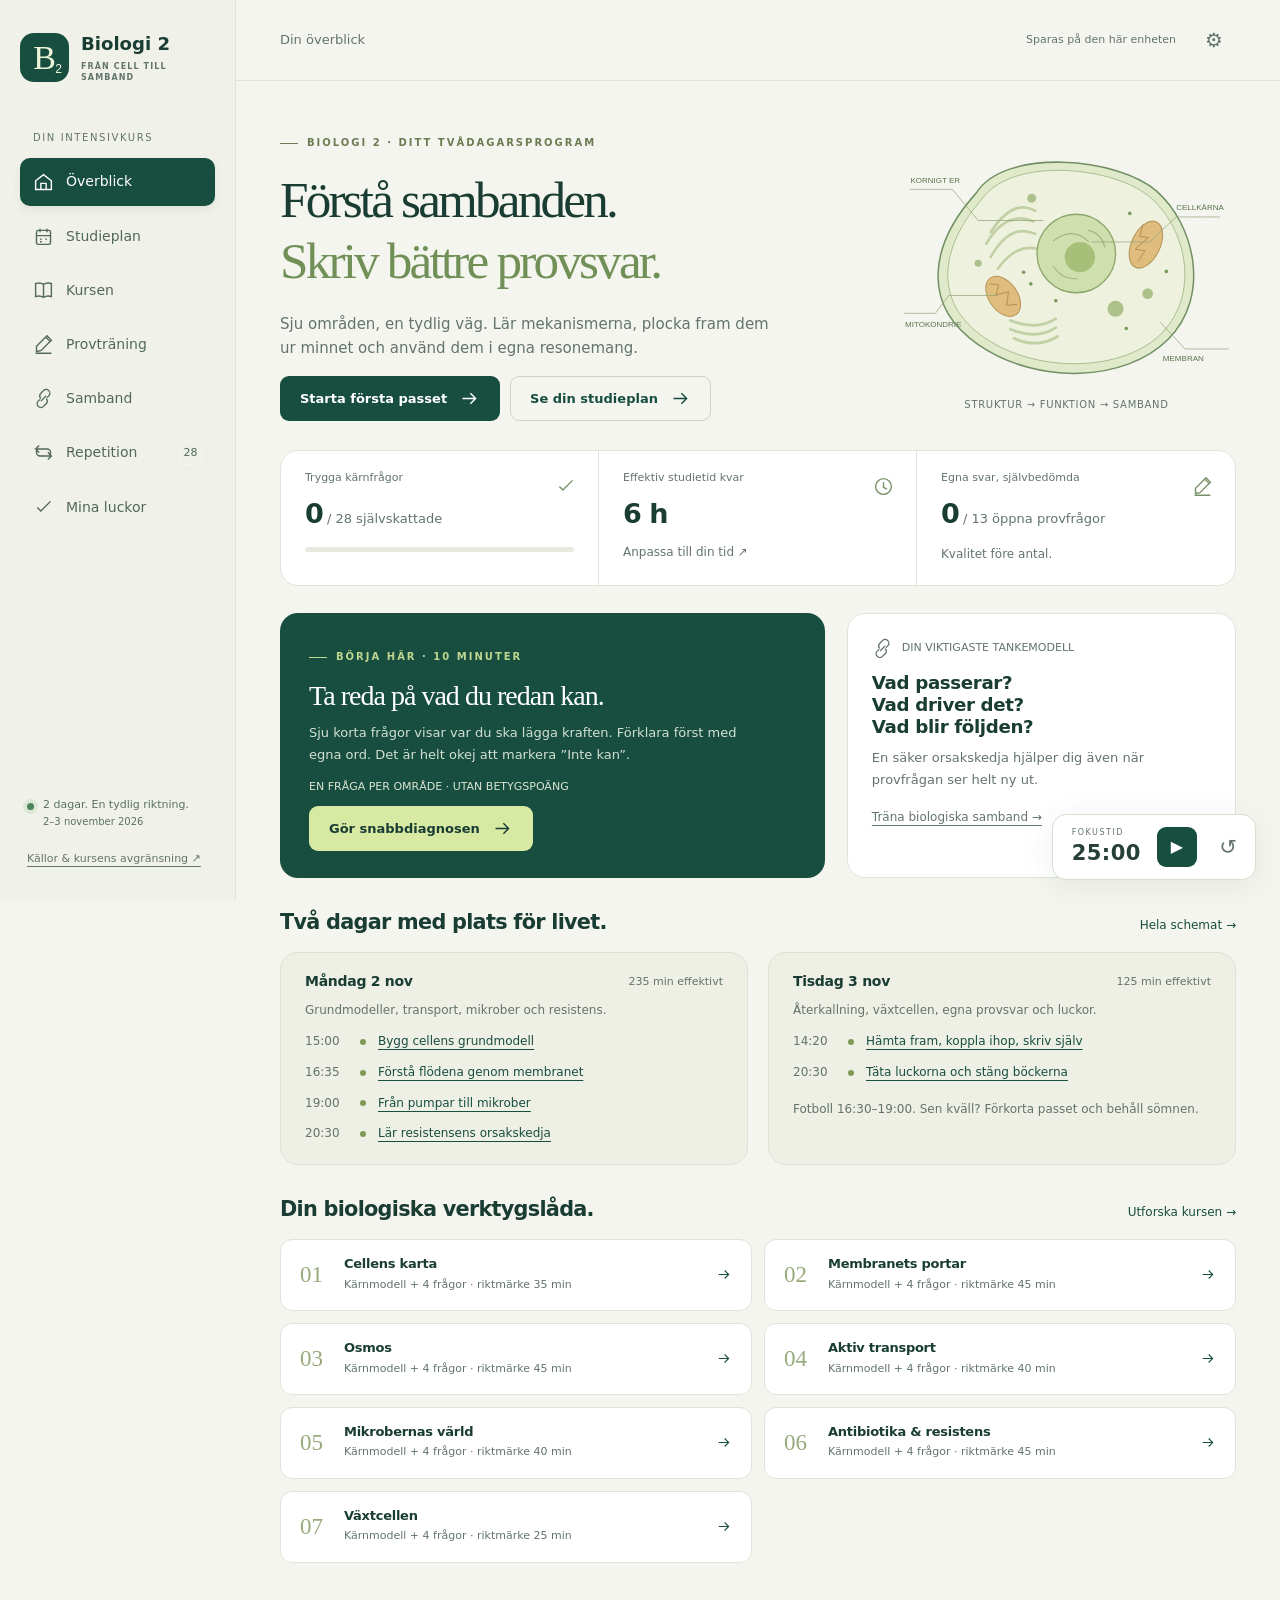
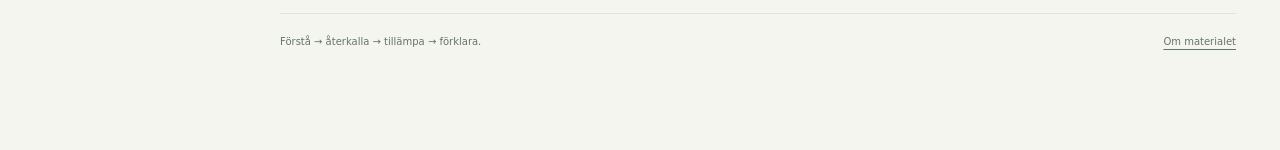
==== commit f4891bff: "Improve independent biology practice within the existing 360-minute course" ====
--- a/index.html
+++ b/index.html
@@ -15,6 +15,12 @@
 @media(max-width:600px){body{font-size:15px}.sidebar{width:100%;height:auto;inset:auto 0 0;z-index:20;padding:7px 8px calc(7px + env(safe-area-inset-bottom));border-right:0;border-top:1px solid #d7e0cd;background:#f5f7ee}.sidebar .brand{display:none}.sidebar nav{margin:0;display:grid;grid-template-columns:repeat(6,1fr);gap:3px}.sidebar nav a{display:flex;flex-direction:column;gap:3px;padding:6px 0;border-radius:8px;font-size:9px;min-height:49px}.sidebar nav a .nav-text{display:block}.sidebar nav a svg{width:19px;height:19px}.workspace{margin-left:0}.topbar{height:57px;padding:0 20px}.breadcrumb{font-size:11px}.top-actions{gap:0}main{padding:25px 20px 35px}.hero{grid-template-columns:1fr;padding-bottom:25px;gap:18px}.hero-art{display:none}.hero h1{font-size:2.6rem;max-width:14ch;margin-bottom:15px}.hero p{font-size:13px}.eyebrow{font-size:9px;letter-spacing:1.5px}.hero .actions .button{flex:1}.stats{margin:0 0 20px;border-radius:13px}.stat{padding:14px 12px}.stat-label{font-size:9px;min-height:27px;line-height:1.5;margin:0 0 5px}.stats .stat strong{font-size:22px}.stats .stat strong small{font-size:9px;display:block;letter-spacing:0}.progress-track{margin-top:9px}.next-card{padding:23px}.next-card h2{font-size:1.6rem}.schedule-preview{grid-template-columns:1fr;gap:12px}.day-preview{padding:19px}.topic-grid{grid-template-columns:1fr}.topic-link{padding:14px 17px}.section-top{margin-top:26px}.section-top h2{font-size:1.15rem}.section-top a{font-size:10px}.timer{right:12px;bottom:calc(77px + env(safe-area-inset-bottom));padding:7px 9px 7px 14px;gap:10px;min-width:176px;border-radius:12px}.timer strong{font-size:18px}.timer-play{min-height:37px;width:37px}.timer small{font-size:7px}.toast{bottom:150px;width:max-content;font-size:12px}.page-footer{margin:0 20px;padding-bottom:170px;flex-direction:column;font-size:9px}.page-heading h1{font-size:2.3rem}.page-heading p{font-size:13px}.programme{gap:7px}.programme button{padding:13px 10px}.programme strong{font-size:12px}.programme small{font-size:9px}.session-card{grid-template-columns:1fr;gap:10px;padding:20px}.session-time{display:flex;gap:12px;align-items:center;font-size:12px}.session-time small{margin:0;font-size:10px}.session-card .actions{grid-column:auto}.task-list{margin-top:15px}.task-list li{gap:10px;padding:16px 0;flex-wrap:wrap}.task-list a{font-size:13px}.task-list .button{margin-left:29px}.task-list label{min-width:calc(100% - 40px)}.task-list input{margin-top:3px}.lesson-step{grid-template-columns:27px minmax(0,1fr);gap:12px;padding:23px 0}.step-number{width:27px;height:27px;font-size:10px}.lesson-step h2{font-size:1.09rem;margin-top:3px}.lesson-step p{font-size:14px;line-height:1.8}.lesson-index{grid-template-columns:1fr}.lesson-index .card{padding:18px}.details-block{padding-inline:16px}.details-block summary{font-size:12px}.details-block .pill{margin-bottom:6px}.exam-list{grid-template-columns:1fr}.exam-prompt{font-size:16px;padding:20px}.exam-answer{font-size:14px;min-height:250px}.self-check label{font-size:13px}.question-card{padding:20px}.question-card h3{font-size:1rem}.confidence{gap:6px}.confidence button{padding:9px 10px;font-size:11px;flex:1}.filter-row{gap:8px}.filter-row select{font-size:12px;max-width:100%}.connection-card{padding:20px}.connection-card h2{font-size:1.2rem}.chain{gap:5px}.chain span{font-size:10px;padding:6px 9px}.weak-row{padding:14px;gap:12px;flex-wrap:wrap}.weak-row>div{min-width:160px}.weak-row .button{font-size:10px}.lab{padding:19px}.lab-art{gap:7px}.lab-cell strong{font-size:10px}.pump-stage{grid-template-columns:1fr}.pump-art{min-height:90px}.field-row{flex-wrap:wrap}.field-row input{flex:1}.field-row .button{flex:1}dialog{padding:26px 22px}dialog .actions>*{width:100%}td,th{padding:11px 13px;font-size:11px}.info-strip{padding:15px 17px;font-size:12px}}
 @media(max-width:600px){.topbar .breadcrumb{max-width:90px;white-space:nowrap;overflow:hidden;text-overflow:ellipsis}.timer{top:8px;bottom:auto;right:62px;min-width:0;padding:4px 7px;gap:9px;border-radius:9px;box-shadow:none}.timer small{display:none}.timer strong{font-size:16px}.timer-play{min-height:31px;width:31px;border-radius:6px}.timer-reset{min-height:31px;width:21px;font-size:18px}.toast{bottom:90px}}
 @media(prefers-reduced-motion:reduce){*{scroll-behavior:auto!important;transition:none!important;animation:none!important}}
+.oral-choice{display:flex;gap:9px;align-items:center;margin:12px 0}.oral-choice input{flex-shrink:0;accent-color:var(--green)}
+.question-card textarea[readonly]{background:#f1f4e9;border-color:#dce4d1}.question-card h4{font-size:14px;margin:20px 0 10px}.question-card .core-check label{font-size:12px;padding:10px 12px}.question-card .core-check{gap:7px}
+.assessment-card{margin-top:0}.assessment-card textarea{min-height:180px}.assessment-card .assessment-prompt{font-size:16px;line-height:1.8;max-width:69ch}.assessment-card .misconception p{margin-bottom:0;font-size:13px}
+.reasoning-list{padding-left:20px;font-size:13px;line-height:1.8}.gap-list{list-style:none;padding:0;margin:15px 0}.gap-list li{border-top:1px solid var(--line);padding:11px 0;font-size:13px;display:flex;gap:16px;justify-content:space-between}.gap-list a{flex-shrink:0;font-size:12px}
+.previous-response p{white-space:pre-wrap;overflow-wrap:anywhere}.assessment-feedback .actions{margin:14px 0}.assessment-feedback .feedback-section .button{margin:5px 5px 5px 0}
+@media(max-width:600px){.assessment-card textarea{min-height:150px}.assessment-card .assessment-prompt{font-size:14px}.assessment-card .actions>.button{width:100%}.gap-list li{display:block}.gap-list a{display:inline-block;padding-top:6px}.core-check input{margin-top:2px}.question-card .core-check label{font-size:12px}}
 @media print{.sidebar,.topbar,.timer,.actions,.page-footer,.filter-row,.confidence,dialog,.toast{display:none!important}.workspace{margin:0}main{padding:0}.card,.question-card,.lesson-step{break-inside:avoid}.answer-model[hidden]{display:block!important}body{background:white}h1{font-size:30px}}
 </style>
 </head>
@@ -216,18 +222,124 @@
   ]
 };
 </script>
+<script>// Targeted additions to the existing course. Chapter IDs and original questions stay stable.
+(function(C){
+  C.version='2026-11-02.2';
+  const ab=C.chapters.find(c=>c.id==='antibiotika');
+  ab.terms.push('smalspektrum','bredspektrum','normal mikrobiota');
+  ab.steps[3].splice(1,0,'Smalspektrumantibiotika verkar mot ett begränsat urval bakterier; bredspektrum mot fler bakteriegrupper. Spektrum är inte samma sak som styrka. Ett verksamt smalt preparat kan begränsa påverkan på normalfloran, men skonar inte automatiskt alla nyttiga bakterier. Ett brett preparat kan exponera fler bakteriegrupper och därmed ge selektion även bland andra bakterier än smittämnet. Behandlingsval beror därför på misstänkt eller påvisad bakterieart, resistensmönster och om preparatet når tillräcklig halt där infektionen finns. Vid allvarlig infektion och osäkert smittämne kan bredare inledande täckning behövas; när mer information finns kan behandlingen riktas snävare. Även smala preparat kan selektera för resistens.');
+  ab.traps.push('Brett spektrum betyder fler bakteriegrupper, inte automatiskt starkare effekt eller rätt behandling.');
+  const plant=C.chapters.find(c=>c.id==='vaxtcell');
+  plant.deeper.push(['Från vatten till land: en kort orsakskedja','Mossor saknar typisk ledningsvävnad och äkta rötter; korta transportavstånd och fuktig miljö är därför viktiga. Kärlväxters xylem leder vatten och mineraljoner och bidrar ofta till stöd; floem fördelar organiska ämnen. Det möjliggör större växter och transport mellan rot och blad. Mossors och ormbunkars rörliga spermier behöver vatten vid befruktningen. Hos fröväxter kan pollen och pollenslang föra spermieceller till ägget utan en fri vattenfilm. Fröet skyddar embryot och kan underlätta vila och spridning. Alla landväxter behöver fortfarande vatten.']);
+  plant.extra=plant.extra.filter(x=>!x[0].startsWith('Växter på land'));
+  plant.extra.push(['Detaljer om växtgrupper','Ormbunkar sprids med sporer. Fröväxter omfattar nakenfröiga och gömfröiga. Artlistor och mer detaljerade livscykler ligger utanför intensivprogrammets prioritering.']);
+  const s1=C.connections.find(x=>x.id==='s1');
+  s1.chain=['Mitokondrie → ATP','Pump bygger jongradient','Kopplat upptag','Ändrade partikelhalter','Möjlig osmos'];
+  s1.advanced+=' Mitokondriernas ATP-försörjning stöder pumpningen. Om fördelningen av osmotiskt verksamma ämnen ändras kan vattenpotential och cellvolym påverkas; vattenflödets riktning kräver uppgifter om halter, permeabilitet och tryck.';
+  const s6=C.connections.find(x=>x.id==='s6');
+  s6.title='DNA → proteinsyntes → transportprotein → funktion';
+  s6.chain=['Gen → mRNA','Ribosom och RER','Golgi och vesiklar','Rätt membran','Fungerande transport'];
+  s6.advanced+=' En ändrad genprodukt eller felaktig leverans kan ge för få fungerande transportproteiner i ett membran. Då kan jonfördelning, upptag och osmos påverkas även om ATP finns.';
+  C.exams.push({id:'e13',title:'Brett nu, smalare sedan?',minutes:4,chapters:['antibiotika','mikrober','membran'],q:'Två preparat hämmar en odlad bakterie. A har smalt och B brett spektrum. Motivera varför A kan vara lämpligt när bakterien och känsligheten är kända, och varför B ändå kan behövas inledningsvis i en annan, allvarlig infektion med osäker orsak. Koppla valet till normalflora och selektion. Vilken mer information behövs?',points:[['antibiotika','Spektrum anger vilka bakteriegrupper som påverkas, inte preparatets styrka.'],['mikrober','Verksamt smalt spektrum kan begränsa påverkan på andra bakteriegrupper; normalfloran skonas inte helt.'],['antibiotika','Exponering selekterar bland smittämnet och andra exponerade bakterier; bredare spektrum kan beröra fler grupper.'],['antibiotika','Art, resistensmönster, infektionens plats och svårighetsgrad behöver vägas in; effekt i odling garanterar inte rätt halt i vävnaden.']],model:'När smittämnet och känsligheten är kända kan A ge tillräcklig effekt med påverkan på färre bakteriegrupper än B. Det kan begränsa störningar i normalfloran och antalet bakteriegrupper som utsätts för selektion. Även A kan dock påverka nyttiga bakterier och gynna resistenta varianter. Vid en allvarlig infektion med okänd orsak kan risken med att missa smittämnet motivera bredare inledande täckning. Mer information kan sedan göra det möjligt att rikta behandlingen snävare. Dessutom måste preparatet nå tillräcklig halt vid infektionen; laboratoriekänslighet är inte ensamt tillräckligt. Slutsatsen kräver därför art eller rimlig misstanke, resistensdata, infektionens placering och svårighetsgrad. Detta är biologiskt resonemang, inte en individuell behandlingsordination.',develop:'Utveckla från ”smalt skonar normalfloran” till ett villkorat val: effekt på smittämnet, åtkomst till platsen, påverkan på andra bakterier och följder av selektion.',terms:['smalspektrum','bredspektrum','normalflora','selektionstryck','resistensmönster'],mistake:'Att kalla bredspektrum starkare, anta att smalspektrum lämnar normalfloran orörd eller bortse från infektionens plats.'});
+  C.rubrics={
+    c1:['Kärnan: DNA och bildning av mRNA.','Ribosomen: aminosyror fogas till protein.','Golgi: bearbetning och sortering, inte proteinsyntes.'],
+    c2:['Gen → mRNA → ribosom/RER i rätt ordning.','Vesikel → Golgi → sekretorisk vesikel.','Exocytos släpper ut proteinet genom membranfusion.'],
+    c3:['Mycket RER kopplas till sekretoriska proteiner.','Mitokondrier bidrar med ATP.','ATP kopplas till transport och annat energikrävande arbete.'],
+    c4:['Lysosom: sur miljö och enzymatisk nedbrytning.','Peroxisom: fettsyrenedbrytning och hantering av väteperoxid.','SER: lipider, avgiftning eller kalciumlagring.'],
+    m1:['O₂ är litet och opolärt.','Na⁺ är laddat och hydratiserat.','Det hydrofoba membraninre ger en barriär för jonen.'],
+    m2:['Enkel diffusion går genom lipidskiktet.','Underlättad diffusion använder protein och går nedför gradienten.','Pumpar kopplar transport mot gradient till energi; för joner även elektrisk drivkraft.'],
+    m3:['Protein i sig avgör inte om transporten är aktiv.','GLUT kan föra glukos nedför dess gradient.','Na⁺-koppling kan driva glukos uppför dess gradient.'],
+    m4:['Fagocytos tar in större partiklar.','Pinocytos tar in vätska med lösta ämnen.','Receptormedierat upptag koncentrerar specifik last, exempelvis LDL.'],
+    o1:['Hyperton relativt cellen: fler effektivt icke genomträngande partiklar utanför.','Vid lika tryck driver skillnaden i vattenpotential vatten netto ut.','Cellvolymen minskar; vatten kan ändå passera åt båda håll.'],
+    o2:['Hypoton omgivning ger nettoinflöde av vatten.','Blodkroppen saknar vägg och kan hemolysera.','Vakuol och turgor ökar; växtcellens vägg ger mottryck.'],
+    o3:['Osmolalitet: per kg lösningsmedel.','Osmolaritet: per liter lösning.','Tonicitet: volymeffekt beroende på ämnenas permeabilitet.'],
+    o4:['Socker minskar vattnets tillgänglighet.','Vattenbalans och tillväxt hos många mikrober störs.','Tåliga mikrober kan finnas: hämning är inte sterilisering.'],
+    a1:['3 Na⁺ binder inne och släpps ut efter formändring.','ATP-hydrolys/fosforylering kopplas till pumpens cykel.','2 K⁺ binder ute och släpps in när formen återgår; ett ATP per varv.'],
+    a2:['ATP-driven pump håller Na⁺ lågt inne.','Na⁺-inflöde drivs av dess elektrokemiska gradient.','Symporten kopplar flödet till glukos mot dess egen gradient.'],
+    a3:['En befintlig jongradient lagrar energi.','Utan återställande pumpning avtar gradienten med tiden.','Sekundär transport kan därför fortsätta tillfälligt och sedan minska.'],
+    a4:['Vesiklar och transportmaskineri måste organiseras och flyttas.','Lasten hålls i en membranblåsa.','Fusion släpper ut lasten; den passerar inte genom en kanal.'],
+    b1:['Bakterier och arkéer är celler utan kärna men med ribosomer.','Deras vägg- och membrankemi skiljer sig; eukaryoter har kärna.','Virus saknar ribosomer och behöver en värdcell för förökning.'],
+    b2:['Gramnegativ: tunt peptidoglykan och yttermembran.','Yttermembranet kan minska läkemedlets åtkomst till målet.','Gramfärg ensam avgör inte antibiotikakänslighet.'],
+    b3:['Konjugation: överföring genom kontakt.','Transformation: upptag av fritt DNA.','Transduktion: fager överför DNA; detta skiljs från arv vid delning.'],
+    b4:['Plasmodium är en encellig eukaryot.','Myggan är vektor, inte själva smittämnet.','Lever/blodkroppar hos människa och sexuell fortplantning i myggan.'],
+    r1:['Penicillin påverkar korsbindning av peptidoglykan.','Bakteriellt väggbygge kan därmed störas.','Virus saknar denna måltavla.'],
+    r2:['Ärftlig variation kan finnas eller tillkomma genom mutation/genöverföring.','Antibiotika missgynnar känsliga bakterier mer.','Resistentas andel kan öka genom urval, utan behovsstyrd anpassning.'],
+    r3:['Nedbrytande eller inaktiverande enzym.','Effluxpump sänker läkemedelshalten inne.','Ändrat målprotein kan binda läkemedlet sämre.'],
+    r4:['En kostsam resistens kan missgynnas utan antibiotika.','Stabila plasmider eller överföring kan bevara generna.','Annan selektion eller kompensation gör förlusten osäker.'],
+    v1:['Väggen består bland annat av cellulosa och ger mekaniskt motstånd.','Membranet reglerar selektiv passage.','Väggen ersätter inte membranet och stoppar inte vattenpassage.'],
+    v2:['Salt jord kan ha lägre vattenpotential än cellinnehållet.','Vattenupptag minskar eller vatten lämnar cellerna.','Vakuolvolym och turgor kan sjunka så vävnaden slokar.'],
+    v3:['Kloroplaster fångar ljusenergi och bidrar till organiska ämnen.','Mitokondrier stöder cellandning och ATP-bildning även i mörker.','Alla växtceller har inte kloroplaster.'],
+    v4:['Klorofyll finns i tylakoidmembran.','En stapel tylakoider är ett granum; plural grana.','Stroma är vätskan runt tylakoiderna innanför det inre membranet.']
+  };
+  C.variations=[
+    {id:'t1',title:'Samma ATP-brist – olika tidsförlopp',minutes:4,chapters:['aktiv','membran','celler','osmos'],q:'ATP-tillförseln minskar plötsligt. Jämför en ATP-pump, Na⁺-glukossymport och O₂-diffusion direkt efter förändringen och efter en längre stund. Anta att O₂-gradienten finns kvar. Måste cellen svälla?',points:[['aktiv','ATP-pumpens kapacitet kan minska direkt.'],['aktiv','Symport kan fortsätta medan Na⁺-gradienten finns, och avtar när den försvagas.'],['membran','O₂ kan fortsätta diffundera utan ATP om dess gradient och passage finns kvar.'],['osmos','Cellvolym kräver uppgifter om effektiv partikelhalt, permeabilitet och tryck.']],model:'Direkt ATP-beroende pumpning kan minska först. Symporten använder däremot en redan lagrad Na⁺-gradient och kan fortsätta en tid. Utan återställande pumpning avtar gradienten och upptaget försämras. O₂-diffusionen fortsätter så länge den antagna gradienten finns; den betalas inte med ATP. Svullnad följer inte ovillkorligt av ordet ATP-brist: vattenbalansen beror på hur osmotiskt verksamma ämnen och tryck förändras.',trap:'Att påstå att all transport stannar samtidigt eller att svullnad är säker.',parents:['e3']},
+    {id:'t2',title:'Ändra membranet, inte bara lösningen',minutes:4,chapters:['osmos','membran','vaxtcell'],q:'Två likadana djurceller hamnar först i samma hypertona lösning. Den ena har färre akvaporiner. Förutsäg riktning och hastighet. Ändra sedan villkoret: det yttre lösta ämnet kan nu snabbt passera båda membranen. Är den första volymförutsägelsen fortfarande säker på lång sikt?',points:[['osmos','Initialt driver den angivna hypertona miljön vatten netto ut.'],['membran','Färre vattenkanaler kan bromsa vattenflödet men vänder inte drivkraften.'],['osmos','Ett snabbt genomträngande ämne upprätthåller inte samma bestående skillnad.'],['osmos','Långsiktig volym kräver även uppgifter om intracellulära ämnen; osmolaritet är inte ensam tonicitet.']],model:'Första förutsägelsen är vatten netto ut. Lägre vattenpermeabilitet kan göra förloppet långsammare, utan att i sig ändra riktningen. Om det lösta ämnet i stället snabbt passerar kan dess koncentrationsskillnad utjämnas. Det kan då inte upprätthålla samma långvariga osmotiska effekt. Utan mer information om framför allt icke genomträngande ämnen inne och ute kan slutvolymen inte bestämmas. En växtcell skulle dessutom kräva att väggens mottryck vägs in.',trap:'Att låta akvaporiner bestämma flödesriktning eller jämställa osmolaritet och tonicitet.',parents:['e2','e9']},
+    {id:'t3',title:'Ny gen, nytt urval eller bara nya proportioner?',minutes:4,chapters:['mikrober','antibiotika'],q:'En donator överför genom direkt cellkontakt en resistensplasmid till 10 av 90 känsliga mottagare. Ingen DNA-sekvens behöver ändras. Därefter dödar antibiotika 72 av de 80 kvarvarande känsliga och inga av de 10 resistenta mottagarna. Beskriv de två processerna och jämför resistentas antal och andel bland mottagarna före och efter behandlingen.',points:[['mikrober','Plasmidöverföringen är horisontell genöverföring, här konjugation, inte en nödvändig mutation.'],['antibiotika','Olika överlevnad under antibiotika är selektion.'],['antibiotika','Efter överföringen är 10/90 resistenta; efter behandling 10/18.'],['antibiotika','Antalet resistenta mottagare är oförändrat 10 medan andelen ökar från cirka 11 % till cirka 56 %.']],model:'Kontaktöverföringen är konjugation: befintlig genetisk information kommer in i nya celler. Mutation, en förändrad DNA-sekvens, behövs inte i scenariot. Före antibiotikan är 10 av 90 mottagare resistenta. Efteråt återstår 8 känsliga och 10 resistenta: 10/18, cirka 56 procent. Behandlingen har selekterat genom större dödlighet hos känsliga. Antalet resistenta mottagare har inte ökat i detta steg. Senare delning kan öka antalet och ge vertikalt arv.',trap:'Att kalla konjugation en mutation eller andelsökningen en ökning av antalet resistenta.',parents:['e4','e7']},
+    {id:'t4',title:'Rätt mängd protein, fel adress',minutes:4,chapters:['celler','aktiv','osmos','vaxtcell'],q:'En genförändring gör att ett jontransportprotein bildas men stannar i ER i en växtcell. Anta att det normalt behövs i tonoplasten för att ackumulera joner i vakuolen. Förklara möjliga följder för jonhalt, vattenupptag och turgor. Räcker mer ATP för att lösa felet?',points:[['celler','Genproduktens leverans till rätt membran kopplas till ER, Golgi och vesikeltrafik.'],['aktiv','Färre fungerande transportörer i tonoplasten kan minska det angivna jonupptaget.'],['vaxtcell','Mindre jonackumulering kan minska osmotiskt vattenupptag och därmed turgor under jämförbara villkor.'],['celler','ATP kan inte ensamt ersätta ett saknat eller felplacerat transportprotein; andra transporter och villkor påverkar följden.']],model:'Proteinet kan finnas i cellen men sakna funktion på rätt plats. När det inte når tonoplasten via normal membrantrafik kan det angivna jonupptaget i vakuolen minska. Om detta minskar vakuolens effektiva halt av lösta ämnen kan vattenupptag, vakuolvolym och turgor minska under annars jämförbara förhållanden. Andra transportörer och omgivningens vattenpotential påverkar hur stor effekten blir. Mer ATP löser inte ensamt ett leveransfel: energin behöver rätt fungerande transportprotein.',trap:'Att proteinmängd räcker oberoende av placering eller att ATP alltid kan kompensera.',parents:['e1','e8']}
+  ];
+  C.exit=[
+    {id:'f1',title:'Vattenkanaler och cellvägg',chapters:['osmos','membran','vaxtcell'],q:'En växtcell har färre akvaporiner men intakt vägg. Den placeras i hypoton miljö. Vad kan ändras i början och vad begränsar expansionen?',points:[['membran','Vatteninflödet kan bli långsammare; färre kanaler vänder inte drivkraften.'],['vaxtcell','Cellväggens motstånd och ökande turgor kan balansera osmotisk drivkraft.']],model:'Inflödet kan bli långsammare när vattenpermeabiliteten minskar. Hypoton miljö driver ändå initialt vatten in. Väggen begränsar expansionen genom det mottryck som bygger upp turgor.'},
+    {id:'f2',title:'Resistens utan ny mutation',chapters:['mikrober','antibiotika'],q:'En resistent och 49 känsliga bakterier blir efter exponering en resistent och en känslig. Krävs en ny mutation? Vad har ändrats?',points:[['antibiotika','Ingen ny mutation krävs: urval kan verka på den befintliga ärftliga variationen.'],['mikrober','Resistentas andel går från 1/50 till 1/2 medan antalet resistenta är ett.']],model:'Nej. Antibiotika kan selektera den redan resistenta varianten. Andelen har ökat från 2 till 50 procent, men det resistenta antalet är fortfarande ett.'},
+    {id:'f3',title:'Producerat är inte levererat',chapters:['celler','aktiv'],q:'En cell har ATP och tillverkar ett transportprotein, men proteinet fastnar före Golgi. Varför kan upptaget vid cellytan ändå minska?',points:[['celler','Proteinet måste levereras via membrantrafik till rätt plats för att fungera där.'],['aktiv','ATP-tillgång och total proteinproduktion garanterar inte fungerande transportörer i cellmembranet.']],model:'Ett membranprotein behöver nå rätt membran via ER, Golgi och vesikeltrafik. Om färre fungerande transportörer når cellytan kan upptaget minska trots ATP och normal proteinsyntes.'}
+  ];
+  C.reasoningChecks=['Använde jag relevanta begrepp korrekt?','Förklarade jag mekanismen, inte bara namnet?','Visade jag varför förändringen ger följden?','Beskrev jag konsekvensen i rätt cell eller population?','Kopplade jag ihop relevanta steg utan ovidkommande fakta?','Angav jag vad som ändras om ett viktigt villkor byts?'];
+  const sessions=C.sessions;
+  sessions[1].tasks=[['mem2','Membran: endocytos, exocytos och jämförelse',15,'chapter/membran'],['osm','Osmos: mekanism, labb och kärnfrågor',36,'chapter/osmos'],['var2','Ändrat villkor: akvaporiner och genomträngande ämne',4,'variation/t2'],['pump1','Aktiv transport: grund och pumpcykel',10,'chapter/aktiv']];
+  sessions[2].tasks=[['pump2','Aktiv transport: symport och kärnfrågor',21,'chapter/aktiv'],['var1','Ändrat villkor: ATP-brist direkt och senare',4,'variation/t1'],['micro','Mikrober: celltyp, Gram och genöverföring',35,'chapter/mikrober'],['link1','Samband: ATP → transport → möjlig osmos',5,'connection/s1']];
+  sessions[3].tasks=[['res1','Antibiotika: mekanismer, spektrum och kärnfrågor',26,'chapter/antibiotika'],['var3','Ändrat scenario: plasmidöverföring, urval och andel',4,'variation/t3'],['ret1','Återkalla kvällens osäkra frågor utan stöd',10,'review']];
+  sessions[4].tasks=[['ret2','Återkalla måndagens frågor efter natten',10,'review'],['res2','Antibiotika: luckor, spektrum och normalflora',13,'chapter/antibiotika'],['plant','Växtcellen, turgor och 2 min om landliv',22,'chapter/vaxtcell'],['exam1','Eget svar + jämförelse: två celler, samma lösning',12,'exam/e2'],['exam2','Eget svar + jämförelse: en resistent av hundra',12,'exam/e4'],['spectrum','Eget svar + jämförelse: brett nu, smalare sedan?',8,'exam/e13'],['var4','Ändrat villkor: transportprotein på fel plats',4,'variation/t4'],['link2','Förklara DNA → protein → transport utan stöd',4,'connection/s6']];
+  sessions[5].tasks=[['exam3','Eget svar + jämförelse: när ATP-försörjningen bryts',13,'exam/e3'],['ret3','Reparera missade poänger och återkalla utan stöd',22,'review'],['finalcheck','Avslutande kontroll: tre nya korta situationer',5,'exit-check']];
+  sessions[4].check='Skriv före facit. Markera exakt vilka mekanismer du fick med och pröva det ändrade villkoret.';
+  sessions[5].check='Gör slutkontrollens tre svar utan stöd. Använd sista återblicken till din viktigaste kvarvarande lucka.';
+  C.timeBudget=[['Lär och förstå de sju kärnmodellerna',156],['Återkalla och reparera luckor, inklusive diagnos',138],['Skriv egna provsvar och jämför med konkreta poänger',45],['Fyra ändrade situationer med självbedömning',16],['Kort avslutande kunskapskontroll',5]];
+  C.sources.push(['NHS England – spektrum, normalflora och behandlingsval','https://www.england.nhs.uk/long-read/amr-and-ams-pharmacy-undergraduate-competency-framework/','Kontroll av sambandet mellan spektrum, mikrobiota, resistens och infektionens plats. Kursen ger biologiska förklaringar, inga individuella behandlingsval.']);
+  C.sources.push(['Butler 2010 – återkallning och överföring till nya frågor','https://pubmed.ncbi.nlm.nih.gov/20804289/','Originalstudie som motiverar att träna nya tillämpningar. Studien validerar inte just detta sex­timmarsprogram eller en viss betygssannolikhet.']);
+})(window.COURSE);
+</script>
 <script>(function(root){
   'use strict';
   const KEY='biologi2-intensiv-v1';
-  function fresh(){return {schema:1,budget:360,studiedSeconds:0,focusLength:25,cards:{},drafts:{},exams:{},tasks:{},diagnosed:false,lastRoute:'home'};}
+  function fresh(){return {schema:1,budget:360,studiedSeconds:0,focusLength:25,cards:{},drafts:{},exams:{},practice:{},attempts:{},tasks:{},diagnosed:false,lastRoute:'home'};}
   const remain=s=>Math.max(0,Math.ceil(s.budget-s.studiedSeconds/60));
-  function chapterStats(s,c,id){const cards=c.cards.filter(x=>x.chapter===id);const rated=cards.filter(x=>s.cards[x.id]);const secure=cards.filter(x=>s.cards[x.id]?.rating===2).length;const score=cards.reduce((n,x)=>n+(s.cards[x.id]?.rating??0),0)/(cards.length*2);const exams=c.exams.flatMap(e=>{const a=s.exams[e.id];return a?e.points.map((p,i)=>({chapter:p[0],missed:!a.checks[i],exam:e.id})):[]}).filter(p=>p.chapter===id);return {total:cards.length,rated:rated.length,secure,score,missed:exams.filter(p=>p.missed).length,unknown:cards.length-rated.length};}
+  const assessments=c=>[...c.exams,...(c.variations||[]),...(c.exit||[])];
+  function gaps(s,c,chapter=''){
+    const result=[];
+    for(const item of c.cards){const a=s.attempts?.[item.id];if(a?.graded)for(const [i,text] of (c.rubrics?.[item.id]||[]).entries())if(!a.checks[i]&&(!chapter||item.chapter===chapter))result.push({id:item.id,kind:'card',chapter:item.chapter,text});}
+    for(const item of assessments(c)){const a=s.exams[item.id]||s.practice?.[item.id];if(a)for(const [i,p] of item.points.entries())if(!a.checks[i]&&(!chapter||p[0]===chapter))result.push({id:item.id,kind:c.exams.includes(item)?'exam':'practice',chapter:p[0],text:p[1]});}
+    return result;
+  }
+  function chapterStats(s,c,id){const cards=c.cards.filter(x=>x.chapter===id);const rated=cards.filter(x=>s.cards[x.id]);const secure=cards.filter(x=>s.cards[x.id]?.rating===2).length;const score=cards.reduce((n,x)=>n+(s.cards[x.id]?.rating??0),0)/(cards.length*2);return {total:cards.length,rated:rated.length,secure,score,missed:gaps(s,c,id).length,unknown:cards.length-rated.length};}
   function dueCards(s,c,filter='weak',chapter='',now=Date.now()){
     const all=c.cards.filter(x=>!chapter||x.chapter===chapter);
     const candidates=all.filter(x=>{const a=s.cards[x.id];if(filter==='all')return true;if(filter==='unseen')return !a;if(filter==='due')return a&&a.due<=now;return !a||a.rating<2||a.due<=now||chapterStats(s,c,x.chapter).missed>0;});
     return candidates.sort((a,b)=>{const ra=s.cards[a.id],rb=s.cards[b.id];const urgency=x=>{const r=s.cards[x.id];return (r?r.rating:0)*10+(r?0:2)-Math.min(5,chapterStats(s,c,x.chapter).missed)+(r?.due<=now?-3:0)};return urgency(a)-urgency(b)||((ra?.at??0)-(rb?.at??0))||c.cards.indexOf(a)-c.cards.indexOf(b)});
   }
-  function rate(s,id,rating,now=Date.now()){const previous=s.cards[id];s.cards[id]={rating,at:now,due:now+[10*60000,4*3600000,18*3600000][rating],attempts:(previous?.attempts??0)+1};}
+  function startAttempt(s,c,id,text,spoken=false,assisted=false,now=Date.now()){
+    const item=assessments(c).find(x=>x.id===id);const count=c.rubrics?.[id]?.length||item?.points.length;
+    if(!count)throw Error('Okänd fråga.');
+    s.attempts[id]={text:String(text||''),spoken:!!spoken,assisted:!!assisted,at:now,checks:Array(count).fill(false),graded:false};
+    return s.attempts[id];
+  }
+  function rate(s,id,rating,now=Date.now(),evidence){
+    const previous=s.cards[id];let firstPassAt=previous?.firstPassAt||0,retainedAt=previous?.retainedAt||0;
+    if(evidence){
+      const complete=evidence.checks?.length===3&&evidence.checks.every(Boolean)&&!evidence.assisted;
+      if(rating===2&&!complete)rating=1;
+      if(rating===2){if(!firstPassAt)firstPassAt=now;if(now-firstPassAt>=10*60000&&evidence.at> (previous?.lastAttemptAt||0))retainedAt=now;}else {firstPassAt=0;retainedAt=0;}
+    }
+    const interval=rating===2&&evidence&&!retainedAt?10*60000:[10*60000,4*3600000,18*3600000][rating];
+    s.cards[id]={rating,at:now,due:now+interval,attempts:(previous?.attempts??0)+1,...(evidence?{firstPassAt,retainedAt,lastAttemptAt:evidence.at||now}:{} )};
+    if(s.attempts?.[id])s.attempts[id].graded=true;
+    return s.cards[id];
+  }
+  function finishAssessment(s,c,id,checks,now=Date.now()){
+    const q=assessments(c).find(x=>x.id===id),a=s.attempts[id];
+    if(!q||!a||checks.length!==q.points.length)throw Error('Gör ett eget försök först.');
+    const record={checks:checks.map(x=>a.assisted?false:!!x),at:now,assisted:a.assisted};
+    a.checks=record.checks;a.graded=true;
+    if(c.exams.some(x=>x.id===id))s.exams[id]=record;else s.practice[id]=record;
+    return record;
+  }
   function adaptive(s,c){
     const time=remain(s);const mode=time<=200?'minimum':time>=420?'extra':'standard';
     const mins={celler:15,membran:20,osmos:25,aktiv:20,mikrober:20,antibiotika:25,vaxtcell:15};
@@ -246,12 +358,14 @@
     if(!obj||obj.schema!==1||typeof obj!=='object')throw Error('Filen är inte en säkerhetskopia från den här kursen.');
     const s=fresh();if(!Number.isFinite(obj.budget)||obj.budget<5||obj.budget>100000||!Number.isFinite(obj.studiedSeconds)||obj.studiedSeconds<0||obj.studiedSeconds>6000000)throw Error('Tidsuppgifterna i filen är ogiltiga.');
     s.budget=obj.budget;s.studiedSeconds=obj.studiedSeconds;s.focusLength=[15,25,40].includes(obj.focusLength)?obj.focusLength:25;s.diagnosed=obj.diagnosed===true;
-    for(const x of c.cards){const r=obj.cards?.[x.id];if(r){if(![0,1,2].includes(r.rating)||!Number.isFinite(r.at)||!Number.isFinite(r.due))throw Error('Ogiltig självskattning i filen.');s.cards[x.id]={rating:r.rating,at:r.at,due:r.due,attempts:Number.isInteger(r.attempts)&&r.attempts>0?r.attempts:1};}if(typeof obj.drafts?.[x.id]==='string')s.drafts[x.id]=obj.drafts[x.id].slice(0,12000);}
+    for(const x of c.cards){const r=obj.cards?.[x.id];if(r){if(![0,1,2].includes(r.rating)||!Number.isFinite(r.at)||!Number.isFinite(r.due))throw Error('Ogiltig självskattning i filen.');s.cards[x.id]={rating:r.rating,at:r.at,due:r.due,attempts:Number.isInteger(r.attempts)&&r.attempts>0?r.attempts:1,...(Number.isFinite(r.firstPassAt)?{firstPassAt:r.firstPassAt}:{}),...(Number.isFinite(r.retainedAt)?{retainedAt:r.retainedAt}:{}),...(Number.isFinite(r.lastAttemptAt)?{lastAttemptAt:r.lastAttemptAt}:{})};}if(typeof obj.drafts?.[x.id]==='string')s.drafts[x.id]=obj.drafts[x.id].slice(0,12000);}
     for(const e of c.exams){if(typeof obj.drafts?.[e.id]==='string')s.drafts[e.id]=obj.drafts[e.id].slice(0,40000);const a=obj.exams?.[e.id];if(a){if(!Array.isArray(a.checks)||a.checks.length!==e.points.length||a.checks.some(v=>typeof v!=='boolean'))throw Error('Ogiltig bedömningsmall i filen.');s.exams[e.id]={checks:a.checks,at:Number.isFinite(a.at)?a.at:Date.now()};}}
+    for(const e of [...(c.variations||[]),...(c.exit||[])]){if(typeof obj.drafts?.[e.id]==='string')s.drafts[e.id]=obj.drafts[e.id].slice(0,40000);const a=obj.practice?.[e.id];if(a){if(!Array.isArray(a.checks)||a.checks.length!==e.points.length||a.checks.some(v=>typeof v!=='boolean'))throw Error('Ogiltig bedömningsmall i filen.');s.practice[e.id]={checks:a.checks,at:Number.isFinite(a.at)?a.at:Date.now(),assisted:!!a.assisted};}}
+    for(const q of [...c.cards,...assessments(c)]){const a=obj.attempts?.[q.id];if(a){const count=c.rubrics?.[q.id]?.length||q.points?.length;if(!Array.isArray(a.checks)||a.checks.length!==count||a.checks.some(v=>typeof v!=='boolean'))throw Error('Ogiltigt sparat försök.');s.attempts[q.id]={text:typeof a.text==='string'?a.text.slice(0,40000):'',spoken:!!a.spoken,assisted:!!a.assisted,at:Number.isFinite(a.at)?a.at:Date.now(),checks:a.checks,graded:!!a.graded};}}
     for(const session of c.sessions)for(const t of session.tasks)if(obj.tasks?.[t[0]]===true)s.tasks[t[0]]=true;
     return s;
   }
-  root.BioEngine={KEY,fresh,remain,chapterStats,dueCards,rate,adaptive,validateImport};
+  root.BioEngine={KEY,fresh,remain,chapterStats,dueCards,rate,adaptive,validateImport,assessments,gaps,startAttempt,finishAssessment};
 })(typeof window==='undefined'?globalThis:window);
 </script>
 <script>(function(){
@@ -267,18 +381,18 @@
 let toastTimer;function toast(s){$('#toast').textContent=s;$('#toast').hidden=false;clearTimeout(toastTimer);toastTimer=setTimeout(()=>$('#toast').hidden=true,4400);}
 const button=(label,path,cls='')=>`<a class="button ${cls}" href="#${path}">${label}${icon('arrow')}</a>`;
 const title=(eyebrow,h,p)=>`<div class="page-heading"><span class="eyebrow">${eyebrow}</span><h1>${h}</h1>${p?`<p>${p}</p>`:''}</div>`;
-const pill=(level='must')=>`<span class="pill ${level}">${level==='must'?'MÅSTE KUNNA':level==='deep'?'VIKTIG FÖRDJUPNING':'OM TID FINNS'}</span>`;
+const pill=(level='must')=>`<span class="pill ${level}">${level==='must'?'MÅSTE KUNNA':level==='deep'?'BÖR KUNNA':'OM TID FINNS'}</span>`;
 const back=(name,path)=>`<a class="back" href="#${path}">${icon('arrow')}${name}</a>`;
 const formatMinutes=n=>n>=60?`${Math.floor(n/60)} h ${n%60?`${n%60} min`:''}`.trim():`${n} min`;
 function navigate(path){location.hash=path;}
 function summaryStats(){const secure=C.cards.filter(x=>state.cards[x.id]?.rating===2).length;const rated=C.cards.filter(x=>state.cards[x.id]).length;const exams=Object.keys(state.exams).length;return {secure,rated,exams};}
-function statsHTML(){const s=summaryStats();return `<section class="stats" aria-label="Din självskattade progression"><div class="stat"><span class="stat-label">Trygga kärnfrågor</span><strong>${s.secure}<small> / 28 självskattade</small></strong><span class="mini-icon">${icon('check')}</span><div class="progress-track" role="progressbar" aria-label="Självskattat säkra kärnfrågor" aria-valuemin="0" aria-valuemax="28" aria-valuenow="${s.secure}"><span style="width:${s.secure/28*100}%"></span></div></div><div class="stat"><span class="stat-label">Effektiv studietid kvar</span><strong data-remaining-display>${formatMinutes(E.remain(state))}</strong><span class="mini-icon">${icon('clock')}</span><button class="quiet fine" data-action="settings" style="padding:2px 0;display:block;min-height:30px">Anpassa till din tid ↗</button></div><div class="stat"><span class="stat-label">Egna svar, självbedömda</span><strong>${s.exams}<small> / 12 öppna provfrågor</small></strong><span class="mini-icon">${icon('pen')}</span><p class="fine" style="margin:7px 0 0">Kvalitet före antal.</p></div></section>`;}
+function statsHTML(){const s=summaryStats();return `<section class="stats" aria-label="Din självskattade progression"><div class="stat"><span class="stat-label">Trygga kärnfrågor</span><strong>${s.secure}<small> / 28 självskattade</small></strong><span class="mini-icon">${icon('check')}</span><div class="progress-track" role="progressbar" aria-label="Självskattat säkra kärnfrågor" aria-valuemin="0" aria-valuemax="28" aria-valuenow="${s.secure}"><span style="width:${s.secure/28*100}%"></span></div></div><div class="stat"><span class="stat-label">Effektiv studietid kvar</span><strong data-remaining-display>${formatMinutes(E.remain(state))}</strong><span class="mini-icon">${icon('clock')}</span><button class="quiet fine" data-action="settings" style="padding:2px 0;display:block;min-height:30px">Anpassa till din tid ↗</button></div><div class="stat"><span class="stat-label">Egna svar, självbedömda</span><strong>${s.exams}<small> / ${C.exams.length} öppna provfrågor</small></strong><span class="mini-icon">${icon('pen')}</span><p class="fine" style="margin:7px 0 0">Kvalitet före antal.</p></div></section>`;}
 function cellArt(){return `<div class="hero-art"><svg viewBox="0 0 380 295" role="img" aria-label="Förenklad eukaryot cell med kärna, mitokondrier, ER och membran. Länkarna öppnar motsvarande förklaring."><defs><pattern id="dot-grid" width="19" height="19" patternUnits="userSpaceOnUse"><circle cx="1" cy="1" r=".7" fill="#dce3d1"/></pattern></defs><rect width="380" height="295" fill="url(#dot-grid)"/><path d="M89 66C121 15 248 26 291 64S352 182 304 230 158 282 91 236 39 121 89 66Z" fill="#e0e9c9" stroke="#719064" stroke-width="1.7"/><path d="M96 72C130 25 245 36 285 72S339 178 298 222 160 270 99 229 49 125 96 72Z" fill="#edf1de" stroke="#a3b88b" stroke-width="1"/><g fill="none" stroke="#c2d1a5" stroke-width="3" stroke-linecap="round"><path d="M105 110q25-38 50-24m-55 37q22-38 53-25m-48 40q22-39 50-26m-42 39q21-29 45-22"/><path d="M127 209q30 12 51-2m-51 12q30 12 51-2m-47 12q26 12 49-2"/></g><a href="#chapter/celler"><circle cx="201" cy="134" r="44" fill="#cfdfae" stroke="#8da66b" stroke-width="1.5"/><circle cx="205" cy="138" r="17" fill="#a7c079"/><path d="M175 120q22-17 40 1m-40 27q10 16 27 14m12-54q15 3 19 19" fill="none" stroke="#a0b97a" stroke-width="1.3"/></a><g fill="#dfbd7d" stroke="#b99559" stroke-width="1.2"><a href="#chapter/celler"><ellipse cx="279" cy="124" rx="16" ry="28" transform="rotate(25 279 124)"/></a><ellipse cx="119" cy="182" rx="16" ry="25" transform="rotate(-35 119 182)"/></g><g stroke="#b18b4b" fill="none"><path d="m276 101-4 14 10 1-15 13 11 2-8 12M104 168l10 1-3 11 14-3-2 15 12-1"/></g><g fill="#adc28b"><circle cx="245" cy="196" r="9"/><circle cx="151" cy="72" r="5"/><circle cx="281" cy="179" r="6"/><circle cx="91" cy="145" r="4"/></g><g fill="#7c995c"><circle cx="142" cy="155" r="2"/><circle cx="150" cy="168" r="2"/><circle cx="261" cy="89" r="2"/><circle cx="257" cy="218" r="2"/><circle cx="178" cy="187" r="2"/><circle cx="302" cy="154" r="2"/></g><g stroke="#91a377" stroke-width=".8" fill="none"><path d="M218 121h65l30-28h49M113 181H58l-15 20H8M164 97H91L62 62H14M295 211l28 30h49"/></g><g fill="#59734d" font-family="Segoe UI, sans-serif" font-size="9"><text x="313" y="85">CELLKÄRNA</text><text x="9" y="216">MITOKONDRIE</text><text x="15" y="55">KORNIGT ER</text><text x="298" y="255">MEMBRAN</text></g></svg><div class="art-caption">STRUKTUR → FUNKTION → SAMBAND</div></div>`;}
-function topicCard(c){const s=E.chapterStats(state,C,c.id);return `<a class="topic-link" href="#chapter/${c.id}"><span class="topic-number">${c.n}</span><div><h3>${c.title}</h3><p>${s.rated?`${s.secure}/4 trygga · ${s.missed?s.missed+' missade provpoänger':'fortsätt förklara'}`:'Kärnmodell + 4 frågor'} · riktmärke ${c.minutes} min</p></div>${icon('arrow')}</a>`;}
+function topicCard(c){const s=E.chapterStats(state,C,c.id);return `<a class="topic-link" href="#chapter/${c.id}"><span class="topic-number">${c.n}</span><div><h3>${c.title}</h3><p>${s.rated?`${s.secure}/4 trygga · ${s.missed?s.missed+' saknade poänger':'fortsätt förklara'}`:'Kärnmodell + 4 frågor'} · riktmärke ${c.minutes} min</p></div>${icon('arrow')}</a>`;}
 function nextSession(){return C.sessions.find(s=>s.tasks.some(t=>!state.tasks[t[0]]))||null;}
 function home(){const next=nextSession(),a=E.adaptive(state,C);if(a.mode==='minimum'&&state.diagnosed)return shortHome(a);return `<section class="hero"><div><span class="eyebrow">BIOLOGI 2 · DITT TVÅDAGARSPROGRAM</span><h1>Förstå sambanden.<br><span>Skriv bättre provsvar.</span></h1><p>Sju områden, en tydlig väg. Lär mekanismerna, plocka fram dem ur minnet och använd dem i egna resonemang.</p><div class="actions">${button(state.diagnosed?(next?'Fortsätt där du är':'Repetera det viktiga'):'Starta första passet',state.diagnosed?(next?'session/'+next.id:'review'):'session/1')}${button('Se din studieplan','plan','secondary')}</div></div>${cellArt()}</section>${statsHTML()}<div class="two-cols"><section class="next-card"><span class="eyebrow">${state.diagnosed?'DIN NÄSTA AKTIVITET':'BÖRJA HÄR · 10 MINUTER'}</span><h2>${state.diagnosed?(next?next.title:'Håll mekanismerna levande'):'Ta reda på vad du redan kan.'}</h2><p>${state.diagnosed?(next?next.goal:'Återkalla dina osäkra frågor och använd dem i ett nytt scenario.'):'Sju korta frågor visar var du ska lägga kraften. Förklara först med egna ord. Det är helt okej att markera ”Inte kan”.'}</p><div class="session-meta">${state.diagnosed&&next?`DAG ${next.day} · ${next.time} · ${next.effective} EFFEKTIVA MINUTER`:'EN FRÅGA PER OMRÅDE · UTAN BETYGSPOÄNG'}</div>${button(state.diagnosed?'Öppna nästa steg':'Gör snabbdiagnosen',state.diagnosed?(next?'session/'+next.id:'review'):'diagnostic','light')}</section><section class="card"><div class="small-intro">${icon('link')} DIN VIKTIGASTE TANKEMODELL</div><h3>Vad passerar?<br>Vad driver det?<br>Vad blir följden?</h3><p>En säker orsakskedja hjälper dig även när provfrågan ser helt ny ut.</p><a class="fine" href="#connections">Träna biologiska samband →</a></section></div><div class="section-top"><h2>Två dagar med plats för livet.</h2><a href="#plan">Hela schemat →</a></div><div class="schedule-preview"><div class="day-preview"><div class="day-title"><h3>Måndag 2 nov</h3><span>235 min effektivt</span></div><p>Grundmodeller, transport, mikrober och resistens.</p>${C.sessions.filter(x=>x.day===1).map(s=>`<div class="day-line"><span>${s.time.slice(0,5)}</span><i class="dot"></i><a href="#session/${s.id}">${s.title}</a></div>`).join('')}</div><div class="day-preview"><div class="day-title"><h3>Tisdag 3 nov</h3><span>125 min effektivt</span></div><p>Återkallning, växtcellen, egna provsvar och luckor.</p>${C.sessions.filter(x=>x.day===2).map(s=>`<div class="day-line"><span>${s.time.slice(0,5)}</span><i class="dot"></i><a href="#session/${s.id}">${s.title}</a></div>`).join('')}<p style="margin-top:17px">Fotboll 16:30–19:00. Sen kväll? Förkorta passet och behåll sömnen.</p></div></div><div class="section-top"><h2>Din biologiska verktygslåda.</h2><a href="#course">Utforska kursen →</a></div><div class="topic-grid">${C.chapters.map(topicCard).join('')}</div>${a.time<200?`<div class="info-strip space-top">${icon('clock')}Du har ${a.time} effektiva minuter kvar. Den anpassade planen prioriterar kärnmodeller och egna svar. <a href="#plan">Öppna planen</a></div>`:''}`;}
 function shortHome(a){const t=a.tasks[0];return `${title('ANPASSAT EFTER DIN TID','En viktig sak i taget.',`Du har ${a.time} effektiva minuter kvar. Börja med kärnmodellen som planen prioriterar och kontrollera den utan stöd.`)}${statsHTML()}<section class="next-card"><span class="eyebrow">NÄSTA STEG · ${t?.minutes||0} MINUTER</span><h2>${t?.title||'Avsluta och återhämta dig.'}</h2><p>Alla sju områden finns kvar. Den korta planen väljer det som ryms nu och behåller utrymme för egna svar.</p>${button('Börja nu',t?.route||'plan','light')}</section><div class="actions space-top">${button('Se anpassad studieplan','plan','secondary')}${button('Mina kunskapsluckor','progress','secondary')}</div>`;}
-function plan(){const a=E.adaptive(state,C);return `${title('TID ÄR EN RESURS','En plan som går att genomföra.','Standard: 235 effektiva minuter på måndagen och 125 på tisdagen. Alla angivna pauser ligger utanför de 360 effektiva minuterna.')}<div class="programme" aria-label="Välj tid som utgångspunkt">${[['minimum','Minimiprogram','180 min · alla sju kärnor',180],['standard','Standardprogram','360 min · huvudspåret',360],['extra','Extraprogram','450 min · mer resonemang',450]].map(([id,label,sub,min])=>`<button data-action="programme" data-minutes="${min}" aria-pressed="${a.mode===id}"><strong>${label}</strong><small>${sub}</small></button>`).join('')}</div><p class="fine">Knapparna anger hur mycket effektiv tid du har kvar från nu. Timern drar sedan av faktisk fokustid. Läsning av extra material ska rymmas i vald budget.</p><section class="card"><div class="section-top" style="margin-top:0"><h2>Din prioritering just nu</h2><button class="button secondary small" data-action="settings">Ändra tid</button></div><p>${a.time} minuter fördelas efter självskattade luckor, missade provpoänger och vilka modeller som behövs för resten. Detta är ett förslag, inte en automatisk kunskapsbedömning.</p><ol class="task-list">${a.tasks.map(t=>`<li><div><a href="#${t.route}">${t.title}</a><small>${t.minutes} min · ${t.priority==='must'?'MÅSTE KUNNA':'VIKTIG FÖRDJUPNING'}</small></div><a class="button secondary small" href="#${t.route}">Öppna →</a></li>`).join('')}</ol>${a.time<100?'<p class="fine">Tiden räcker inte till lika mycket i alla områden. Börja med den svagaste mekanismen och behåll ett kort eget provsvar. Listan visar vad som ryms; den lovar inte full täckning.</p>':''}${a.mode==='extra'?'<p class="fine">Extra: utveckla svar med alternativa förklaringar, försök och modellbegränsningar. Välj särskilt frågorna Resistensen stannar kvar, Membranets regler byter villkor och Testa en förklaring om konservering.</p>':''}</section><div class="section-top"><h2>Huvudschemat · standardprogram</h2></div><div class="tabs" aria-label="Välj studiedag"><button data-action="day" data-day="1" aria-pressed="${day===1}">Dag 1 · måndag</button><button data-action="day" data-day="2" aria-pressed="${day===2}">Dag 2 · tisdag</button></div><div class="info-strip">${icon('clock')} ${day===1?'Hemma cirka 14:20. Ät och landa först. Dela 75-minutersfönstren i kortare fokusblock och ta 10 minuters paus inom varje fönster.':'Hemma cirka 13:40–14:00. Ät före start. Fotboll 16:30–19:00. Om kvällen börjar 21:00: välj 25 effektiva minuter, exempelvis 10 min egna svar + 15 min luckor, och sluta 21:30.'}</div><div class="session-list">${C.sessions.filter(s=>s.day===day).map(s=>{const done=s.tasks.every(t=>state.tasks[t[0]]);return `<article class="card session-card ${done?'done':''}"><div class="session-time">${s.time}<small>${s.effective} min fokus<br>${s.pause} min pauser</small></div><div><span class="eyebrow">PASS ${s.id}</span><h3>${s.title}</h3><p>${s.goal}</p><p class="fine">Kontroll: ${s.check}</p></div><div class="actions">${done?'<span class="check-circle">✓</span>':''}${button('Öppna passet','session/'+s.id,'secondary small')}</div></article>`}).join('')}</div><section class="card space-top"><h3>Om du blir trött eller hamnar efter</h3><p>Sänk återstående tid i inställningarna. Börja med en tvåminutersstart: öppna en fråga och säg vad du vet. Låt sedan ett 15-minutersblock räcka för en mekanism. När du redan kan: gör kärnfrågorna direkt och gå vidare när du själv kan motivera svaren utan stöd.</p><p>På tisdag kväll: återkalla först, läs bara för att reparera ett konkret fel och försök sedan igen utan stöd. Flytta inte stora delar av nyinlärningen till en sen kväll.</p></section>`;}
+function plan(){const a=E.adaptive(state,C);return `${title('TID ÄR EN RESURS','En plan som går att genomföra.','Standard: 235 effektiva minuter på måndagen och 125 på tisdagen. Alla angivna pauser ligger utanför de 360 effektiva minuterna.')}<div class="programme" aria-label="Välj tid som utgångspunkt">${[['minimum','Minimiprogram','180 min · alla sju kärnor',180],['standard','Standardprogram','360 min · huvudspåret',360],['extra','Extraprogram','450 min · utanför sex timmar',450]].map(([id,label,sub,min])=>`<button data-action="programme" data-minutes="${min}" aria-pressed="${a.mode===id}"><strong>${label}</strong><small>${sub}</small></button>`).join('')}</div><p class="fine">Knapparna anger hur mycket effektiv tid du har kvar från nu. Timern drar sedan av faktisk fokustid. Standardprogrammet är högst 360 effektiva minuter. Extraprogrammet är ett uttryckligt val av mer tid och ingår inte i sextimmarsprogrammet.</p><section class="card"><div class="section-top" style="margin-top:0"><h2>Din prioritering just nu</h2><button class="button secondary small" data-action="settings">Ändra tid</button></div><p>${a.time} minuter fördelas efter självskattade luckor, missade provpoänger och vilka modeller som behövs för resten. Detta är ett förslag, inte en automatisk kunskapsbedömning.</p><ol class="task-list">${a.tasks.map(t=>`<li><div><a href="#${t.route}">${t.title}</a><small>${t.minutes} min · ${t.priority==='must'?'MÅSTE KUNNA':'VIKTIG FÖRDJUPNING'}</small></div><a class="button secondary small" href="#${t.route}">Öppna →</a></li>`).join('')}</ol>${a.time<100?'<p class="fine">Tiden räcker inte till lika mycket i alla områden. Börja med den svagaste mekanismen och behåll ett kort eget provsvar. Listan visar vad som ryms; den lovar inte full täckning.</p>':''}${a.mode==='extra'?'<p class="fine">Extra: utveckla svar med alternativa förklaringar, försök och modellbegränsningar. Välj särskilt frågorna Resistensen stannar kvar, Membranets regler byter villkor och Testa en förklaring om konservering.</p>':''}</section><div class="section-top"><h2>Huvudschemat · standardprogram</h2></div><div class="tabs" aria-label="Välj studiedag"><button data-action="day" data-day="1" aria-pressed="${day===1}">Dag 1 · måndag</button><button data-action="day" data-day="2" aria-pressed="${day===2}">Dag 2 · tisdag</button></div><div class="info-strip">${icon('clock')} ${day===1?'Hemma cirka 14:20. Ät och landa först. Dela 75-minutersfönstren i kortare fokusblock och ta 10 minuters paus inom varje fönster.':'Hemma cirka 13:40–14:00. Ät före start. Fotboll 16:30–19:00. Om kvällen börjar 21:00: välj 25 effektiva minuter, exempelvis 10 min egna svar + 15 min luckor, och sluta 21:30.'}</div><div class="session-list">${C.sessions.filter(s=>s.day===day).map(s=>{const done=s.tasks.every(t=>state.tasks[t[0]]);return `<article class="card session-card ${done?'done':''}"><div class="session-time">${s.time}<small>${s.effective} min fokus<br>${s.pause} min pauser</small></div><div><span class="eyebrow">PASS ${s.id}</span><h3>${s.title}</h3><p>${s.goal}</p><p class="fine">Kontroll: ${s.check}</p></div><div class="actions">${done?'<span class="check-circle">✓</span>':''}${button('Öppna passet','session/'+s.id,'secondary small')}</div></article>`}).join('')}</div><section class="card space-top"><h3>Om du blir trött eller hamnar efter</h3><p>Sänk återstående tid i inställningarna. Börja med en tvåminutersstart: öppna en fråga och säg vad du vet. Låt sedan ett 15-minutersblock räcka för en mekanism. När du redan kan: gör kärnfrågorna direkt och gå vidare när du själv kan motivera svaren utan stöd.</p><p>På tisdag kväll: återkalla först, läs bara för att reparera ett konkret fel och försök sedan igen utan stöd. Flytta inte stora delar av nyinlärningen till en sen kväll.</p></section>`;}
 function sessionPage(id){const s=C.sessions.find(x=>x.id===+id);if(!s)return missing();return `${back('Studieplan','plan')}${title('DAG '+s.day+' · PASS '+s.id,s.title,`${s.time} · ${s.effective} effektiva minuter + ${s.pause} minuters pauser.`)}<div class="two-cols"><section class="card"><h3>Det här ska du kunna efteråt</h3><p>${s.goal}</p><h3>Varför just nu?</h3><p>${s.why}</p><h3>Gör i den här ordningen</h3><ul class="task-list">${s.tasks.map(([id,label,min,path])=>`<li><input type="checkbox" id="task-${id}" data-task="${id}" ${state.tasks[id]?'checked':''}><label for="task-${id}"><a href="#${path}">${label}</a><small>${min} min · markerar genomförd aktivitet, inte säker kunskap</small></label>${button('Börja',path,'secondary small')}</li>`).join('')}</ul><div class="actions"><button class="button" data-action="focus">${icon('clock')} Starta ${state.focusLength} min fokus</button>${button(s.id===6?'Till repetition':'Till nästa pass',s.id===6?'review':'session/'+(s.id+1),'secondary')}</div></section><aside><section class="card"><span class="pill must">OBLIGATORISKT</span><h3 class="space-top">Lär → återkalla → kontrollera</h3><p>${s.check}</p><hr><span class="pill extra">KAN HOPPAS ÖVER</span><p class="space-top">${s.skip}</p></section><div class="info-strip space-top">${icon('leaf')}<span>${s.next}</span></div></aside></div>`;}
 function course(){return `${title('SJU OMRÅDEN · INGET ANNAT','Lär mekanismen. Testa direkt.','Varje område har sex steg, fyra kärnfrågor och tydligt avgränsad fördjupning. Riktmärkena är ämnesandelar; de är inga extra pass utöver schemat.')}<div class="filter-row"><label for="course-search">Hitta område eller begrepp</label><input id="course-search" type="search" placeholder="Till exempel ribosom eller turgor" value="${esc(courseFilter)}" style="border:1px solid var(--line);border-radius:9px;padding:10px 14px;width:320px"></div><div class="topic-grid" id="topic-results">${filteredChapters()}</div><div class="info-strip space-top">${icon('check')}Kan du redan ett område? Öppna ”Testa direkt” i kapitlet. En säker markering bygger på att du kan förklara själv, utan facit.</div>`;}
 function filteredChapters(){const q=courseFilter.toLocaleLowerCase('sv');const list=C.chapters.filter(c=>[c.title,...c.terms].join(' ').toLocaleLowerCase('sv').includes(q));return list.map(topicCard).join('')||'<p class="muted">Inget område matchar. Prova ett annat begrepp.</p>';}
@@ -286,20 +400,57 @@
 const pumpSteps=[['Bind på insidan','Tre Na⁺ binder till pumpens inåtvända bindningsställen.','3 Na⁺ →'],['Använd ATP','ATP hydrolyseras. Pumpen fosforyleras och ändrar form.','ATP → ADP + Pᵢ'],['Släpp ut Na⁺','Den utåtvända formen avger tre Na⁺ till utsidan.','3 Na⁺ ut'],['Bind på utsidan','Två K⁺ binder till den utåtvända pumpen.','← 2 K⁺'],['Återställ formen','Fosfat avges och pumpen återgår till inåtvänd form.','Pᵢ avges'],['Släpp in K⁺','Två K⁺ avges inne. Ett varv: 3 Na⁺ ut, 2 K⁺ in, 1 ATP.','2 K⁺ in']];let pumpPos=0;
 function pumpLab(){const p=pumpSteps[pumpPos];return `<section class="lab" aria-labelledby="pump-title"><span class="eyebrow">STEG FÖR STEG</span><h3 id="pump-title">Säg nästa steg innan du klickar.</h3><div class="pump-dots">${pumpSteps.map((x,i)=>`<i class="${i<=pumpPos?'on':''}"></i>`).join('')}</div><div class="pump-stage"><div class="pump-art"><div class="pump-core" style="transform:rotate(${pumpPos>1&&pumpPos<5?7:0}deg)">${p[2]}</div></div><div aria-live="polite"><small class="fine">${pumpPos+1} / 6 · Na⁺/K⁺-pumpen</small><h4>${p[0]}</h4><p>${p[1]}</p></div></div><div class="actions"><button class="button secondary small" data-action="pump-prev" ${pumpPos===0?'disabled':''}>← Förra</button><button class="button small" data-action="pump-next">${pumpPos===5?'Börja om':'Nästa steg →'}</button></div><p class="fine space-top">Formändringen visas schematiskt. Pumpen arbetar mot jongradienter och är skild från en öppen jonkanal.</p></section>`;}
 function chapterPage(id){const c=chapter(id);if(!c)return missing();const own=C.cards.filter(x=>x.chapter===id);const limited=E.remain(state)<=200;return `${back('Alla sju områden','course')}${title(c.n+' · '+c.source,c.title,c.why)}<div class="actions">${pill()}<span class="fine">Riktmärke ${c.minutes} min inklusive återkallning</span><a class="button secondary small" href="#chapter/${id}/test">Testa direkt →</a></div><div class="teaching-layout space-top"><article><section aria-label="Undervisning i sex steg">${c.steps.map((s,i)=>`<section class="lesson-step" id="step-${i+1}"><span class="step-number">${i+1}</span><div><h2>${s[0]}</h2>${s.slice(1).map(p=>`<p>${p}</p>`).join('')}</div></section>`).join('')}</section>${id==='osmos'?osmosisLab():id==='aktiv'?`<div id="pump-lab">${pumpLab()}</div>`:''}<div class="misconception"><h3>Vanliga provfällor</h3><ul>${c.traps.map(x=>`<li>${x}</li>`).join('')}</ul></div><details class="details-block"><summary>${pill('deep')} Fördjupa modellen när kärnan sitter</summary>${limited?'<p class="fine">Du har valt en kort tidsbudget. Öppna detta först om kärnfrågorna redan känns säkra.</p>':''}${c.deeper.map(([h,p])=>`<h3>${h}</h3><p>${p}</p>`).join('')}</details><details class="details-block"><summary>${pill('extra')} Extra från boken och lektionen</summary>${c.extra.map(([h,p])=>`<h3>${h}</h3><p>${p}</p>`).join('')}</details><section id="chapter-questions"><div class="section-top"><h2>Förklara utan stöd.</h2><span class="fine">4 kärnfrågor</span></div><p class="fine">Skriv en kort förklaring, säg den högt eller markera ärligt att du inte kan ännu. Visa sedan svaret och självskatta.</p>${own.map(cardHTML).join('')}</section><div class="actions">${button('Träna ett öppet provsvar','exams/'+id)}${button('Repetera svagaste frågorna','review','secondary')}</div></article><aside class="lesson-index"><nav aria-label="Kapitlets steg">${c.steps.map((s,i)=>`<a href="#chapter/${id}/step-${i+1}" data-scroll="step-${i+1}">${i+1}. ${s[0]}</a>`).join('')}<a href="#chapter/${id}/test">→ Kontrollera förståelsen</a></nav><section class="card space-top"><h3>Ord att använda precist</h3><div class="term-cloud">${c.terms.map(t=>`<span>${t}</span>`).join('')}</div><p>Förklara vad orden gör i processen. En lista med begrepp ersätter inte en mekanism.</p></section><section class="card space-top"><h3>Relevant provträning</h3>${C.exams.filter(e=>e.chapters.includes(id)).slice(0,3).map(e=>`<a class="back" style="margin:8px 0" href="#exam/${e.id}">${e.title} →</a>`).join('')}</section></aside></div>`;}
-function cardHTML(c,compact=false){const r=state.cards[c.id];const reveal=shown.has(c.id);return `<section class="question-card" data-card="${c.id}"><div class="question-top"><span>${chapter(c.chapter).title} · ${c.type}</span><span>${r?['Inte kan','Delvis kan','Kan säkert'][r.rating]:'Inte bedömd'}</span></div><h3>${c.q}</h3><label class="answer-label" for="answer-${c.id}">Din förklaring ur minnet</label><textarea id="answer-${c.id}" data-draft="${c.id}" maxlength="12000" placeholder="Börja med vad som händer. Förklara sedan varför.">${esc(state.drafts[c.id]||'')}</textarea><label class="fine" style="display:flex;gap:8px;align-items:center;margin:12px 0"><input type="checkbox" data-spoken="${c.id}" ${spoken.has(c.id)?'checked':''}> Jag har svarat högt eller på papper</label><div class="actions"><button class="button secondary small" data-action="show-card" data-id="${c.id}">${reveal?'Dölj biologiska poänger':'Visa biologiska poänger'}</button><button class="quiet fine" data-action="unknown-card" data-id="${c.id}">Jag vet inte ännu</button></div><div class="answer-model" ${reveal?'':'hidden'}><span class="eyebrow">JÄMFÖR MED DIN FÖRKLARING</span><p>${c.a}</p></div><div class="confidence" ${reveal?'':'hidden'} aria-label="Självskatta frågan">${[0,1,2].map((v,i)=>`<button data-action="rate" data-id="${c.id}" data-rating="${v}" aria-pressed="${r?.rating===v}">${['Inte kan','Delvis kan','Kan säkert'][i]}</button>`).join('')}</div>${compact&&reveal?'<p class="fine" style="margin:14px 0 0">Bedöm vad du kunde före facit. En säker markering är en självskattning, inte ett betyg.</p>':''}</section>`;}
+const preparedResponses=new Set(),supportViewed=new Set(),activeAttempts=new Set();
+function prepareResponse(id){
+  if(preparedResponses.has(id))return;
+  const a=state.attempts[id];
+  if(a&&state.drafts[id]===a.text){state.drafts[id]='';save();}
+  else if(!a&&(state.cards[id]||state.exams[id])&&state.drafts[id]){
+    const q=E.assessments(C).find(x=>x.id===id),n=C.rubrics[id]?.length||q?.points.length;
+    state.attempts[id]={text:state.drafts[id],spoken:false,assisted:false,at:0,checks:Array(n).fill(false),graded:true};state.drafts[id]='';save();
+  }
+  preparedResponses.add(id);
+}
+function responseInput(id,label,reveal){
+  const a=state.attempts[id],locked=activeAttempts.has(id);return `<label class="answer-label" for="response-${id}">${label}</label><textarea id="response-${id}" data-draft="${id}" maxlength="40000" ${locked?'readonly':''} placeholder="Förklara ur minnet: vad händer, varför och med vilken följd?">${esc(locked?a?.text||'':state.drafts[id]||'')}</textarea><label class="fine oral-choice"><input type="checkbox" data-spoken="${id}" ${spoken.has(id)||reveal&&a?.spoken?'checked':''} ${locked?'disabled':''}> Jag har formulerat ett svar högt eller på papper</label><p class="fine" data-attempt-hint="${id}">${locked?'Försöket före facit är låst för jämförelsen. Ett nytt försök får ett tomt fält.':'Ett tidigare svar visas inte automatiskt som stöd i det nya försöket.'}</p>${locked&&!reveal?`<button class="button secondary small" data-action="fresh-response" data-id="${id}">Nytt försök utan stöd</button>`:''}${!locked&&a?.text?`<details class="details-block previous-response" data-previous="${id}"><summary>Visa föregående svar som stöd</summary><p>${esc(a.text)}</p><p class="fine">Öppnar du detta räknas försöket som stöttat. Välj ett nytt tomt försök för att testa utan stöd.</p></details>`:''}`;
+}
+function captureResponse(id,assisted=false){
+  if(activeAttempts.has(id)){if(assisted){state.attempts[id].assisted=true;state.attempts[id].checks.fill(false);}shown.add(id);save();return true;}
+  const text=(state.drafts[id]||'').trim();if(!assisted&&!text&&!spoken.has(id)){toast('Försök först själv, eller välj stödet om du inte vet ännu.');return false;}
+  E.startAttempt(state,C,id,state.drafts[id]||'',spoken.has(id),assisted||supportViewed.has(id));activeAttempts.add(id);shown.add(id);save();return true;
+}
+function reasoningHTML(){return `<details class="details-block"><summary>Stresstesta resonemanget · cirka 30 sekunder</summary><ul class="reasoning-list">${C.reasoningChecks.map(x=>`<li>${x}</li>`).join('')}</ul><p class="fine">Detta är frågor för självkontroll. Checklistan är ingen automatisk textanalys eller officiell betygsmatris.</p></details>`;}
+function assessmentHTML(q,showTitle=true){
+  prepareResponse(q.id);const reveal=shown.has(q.id),a=state.attempts[q.id],saved=state.exams[q.id]||state.practice[q.id],checks=a?.checks||q.points.map(()=>false);
+  const related=C.variations.filter(x=>x.parents?.includes(q.id));
+  return `<section class="question-card assessment-card" data-assessment="${q.id}">${showTitle?`<h3>${q.title}</h3>`:''}<p class="assessment-prompt">${q.q}</p>${responseInput(q.id,'Ditt eget svar · '+q.title,reveal)}<div class="actions"><button class="button" data-action="show-assessment" data-id="${q.id}">${reveal?'Stäng modellsvar och bedömningspunkter':'Visa modellsvar och bedömningspunkter'}</button><button class="quiet fine" data-action="support-assessment" data-id="${q.id}">Jag kommer inte igång – visa stöd</button></div><div class="assessment-feedback" ${reveal?'':'hidden'}><div class="answer-model"><span class="eyebrow">ETT MÖJLIGT BIOLOGISKT RESONEMANG</span><p>${q.model}</p></div>${q.develop?`<div class="feedback-section"><h4>Från ytligt till utvecklat</h4><p>${q.develop}</p></div>`:''}${q.terms?`<div class="term-cloud">${q.terms.map(x=>`<span>${x}</span>`).join('')}</div>`:''}${q.mistake||q.trap?`<div class="misconception"><h4>Vanligt misstag</h4><p>${q.mistake||q.trap}</p></div>`:''}<h4>Vilka poänger förklarade du före facit?</h4><p class="fine">Tomma rutor blir konkreta luckor i repetitionen. Bedöm betydelsen, inte identiska formuleringar.</p><div class="self-check">${q.points.map((p,i)=>`<label><input type="checkbox" data-assessment-check="${q.id}" data-index="${i}" ${checks[i]?'checked':''} ${a?.assisted?'disabled':''}><span>${p[1]}</span></label>`).join('')}</div>${a?.assisted?'<p class="fine">Du öppnade stödet före ett självständigt försök. Spara luckorna och gör därefter ett nytt försök utan stöd.</p>':''}<div class="actions"><button class="button" data-action="save-assessment" data-id="${q.id}">Spara min självbedömning</button><button class="button secondary" data-action="fresh-response" data-id="${q.id}">Nytt försök utan stöd</button></div><p class="fine space-top" data-assessment-result="${q.id}">${saved?'Senast sparat: '+saved.checks.filter(Boolean).length+'/'+q.points.length+' centrala poänger. Nya markeringar sparas med knappen.':''}</p>${reasoningHTML()}${related.length?`<div class="feedback-section"><h4>Kan du samma mekanism när villkoret ändras?</h4>${related.map(x=>button(x.title,'variation/'+x.id,'secondary small')).join('')}</div>`:''}<p class="fine">Dölj modellen och förklara den viktigaste saknade länken igen. Sparade poänger är självbedömning och kan inte räknas om till ett A.</p></div></section>`;
+}
+function variationPage(id){const q=C.variations.find(x=>x.id===id);if(!q)return missing();return `${back('Provträningen','exams')}${title('ÄNDRAT VILLKOR · 4 MINUTER INKLUSIVE JÄMFÖRELSE',q.title,'2 minuter eget svar, 1 minut jämförelse och 1 minut för att reparera den viktigaste länken med modellen stängd.')}<div class="reading-width">${assessmentHTML(q,false)}</div>`;}
+function variationsList(){return `<section class="space-top"><h2>Fyra ändrade situationer</h2><p class="fine">En variation i pass 2, 3, 4 och 5. De ersätter annan aktivitet i passet och tillför ingen extra studietid.</p><div class="topic-grid">${C.variations.map((q,i)=>`<a class="topic-link" href="#variation/${q.id}"><span class="topic-number">${i+1}</span><div><h3>${q.title}</h3><p>4 min · tillämpa och bedöm själv</p></div>${icon('arrow')}</a>`).join('')}</div><div class="actions space-top">${button('Avslutande kontroll · 5 min','exit-check','secondary')}</div></section>`;}
+function exitPage(){return `${back('Studiepass 6','session/6')}${title('AVSLUTANDE KONTROLL · 5 EFFEKTIVA MINUTER','Tre nya situationer. Utan stöd.','Skriv ungefär en minut per situation. Använd två minuter till jämförelse och markera vad som saknades. Detta är en luckkontroll, ingen betygsprognos.')}<div class="reading-width">${C.exit.map(q=>assessmentHTML(q,true)).join('')}</div><section class="card"><h3>Välj den viktigaste kvarvarande luckan</h3><p class="fine">Alla svar behöver inte vara perfekta. Kan du inte förklara en mekanism, återkom till den inom din kvarvarande tid. Om tiden är slut: avsluta och skydda återhämtningen.</p>${button('Se exakta luckor','progress','secondary')}</section>`;}
+function gapListHTML(){const gaps=E.gaps(state,C);if(!gaps.length)return '';return `<section class="card space-top"><h3>Det här saknades i dina egna svar</h3><p class="fine">Dessa poänger kommer från din självbedömning. Förklara en saknad länk utan stöd, kontrollera och spara ett nytt försök.</p><ul class="gap-list">${gaps.slice(0,6).map(g=>{const path=g.kind==='card'?'chapter/'+g.chapter+'/question-'+g.id:g.kind==='exam'?'exam/'+g.id:g.id.startsWith('f')?'exit-check':'variation/'+g.id;return `<li><span>${g.text}</span><a href="#${path}">Försök igen →</a></li>`}).join('')}</ul>${gaps.length>6?`<p class="fine">${gaps.length-6} ytterligare poänger påverkar prioriteringen. Börja med en mekanism åt gången.</p>`:''}</section>`;}
+function refreshResponse(id){if(C.cards.some(x=>x.id===id))repaintCard(id);else {const q=E.assessments(C).find(x=>x.id===id),el=document.querySelector(`[data-assessment="${id}"]`);if(q&&el)el.outerHTML=assessmentHTML(q,route==='exit-check');}}
+function freshResponse(id){activeAttempts.delete(id);state.drafts[id]='';shown.delete(id);spoken.delete(id);supportViewed.delete(id);preparedResponses.add(id);save();refreshResponse(id);document.querySelector(`[data-draft="${id}"]`)?.focus();toast('Nytt tomt försök. Förklara med modellen stängd.');}
+function cardHTML(c,compact=false){
+  prepareResponse(c.id);const r=state.cards[c.id],reveal=shown.has(c.id),a=state.attempts[c.id],checks=a?.checks||[];
+  return `<section class="question-card" id="question-${c.id}" data-card="${c.id}"><div class="question-top"><span>${chapter(c.chapter).title} · ${c.type}</span><span>${r?'Senast: '+['Inte kan','Delvis kan','Kan säkert'][r.rating]:'Inte bedömd'}</span></div><h3>${c.q}</h3>${responseInput(c.id,'Din förklaring ur minnet',reveal)}<div class="actions"><button class="button secondary small" data-action="show-card" data-id="${c.id}">${reveal?'Dölj biologiska poänger':'Visa biologiska poänger'}</button><button class="quiet fine" data-action="unknown-card" data-id="${c.id}">Jag vet inte ännu</button></div><div ${reveal?'':'hidden'}><div class="answer-model"><span class="eyebrow">JÄMFÖR MED DITT FÖRSÖK FÖRE FACIT</span><p>${c.a}</p></div><h4>Vilka poänger fanns i din förklaring?</h4><p class="fine">Markera det du förklarade före facit. Svarstexten rättas inte automatiskt.</p><div class="self-check core-check">${C.rubrics[c.id].map((p,i)=>`<label><input type="checkbox" data-core-check="${c.id}" data-index="${i}" ${checks[i]?'checked':''} ${a?.assisted?'disabled':''}><span>${p}</span></label>`).join('')}</div>${a?.assisted?'<p class="fine">Du använde stöd före försöket. Poängerna är därför inte visade självständigt ännu. Stäng stödet och gör ett nytt försök.</p>':''}<div class="confidence" aria-label="Självskatta frågan">${[0,1,2].map((v,i)=>`<button data-action="rate" data-id="${c.id}" data-rating="${v}" aria-pressed="${r?.rating===v}" ${v===2&&(!checks.every(Boolean)||checks.length!==3||a?.assisted)?'disabled':''}>${['Inte kan','Delvis kan','Kan säkert'][i]}</button>`).join('')}</div><p class="fine space-top">${r?.retainedAt?'Självskattad återkallning efter paus registrerad.':r?.rating===2?'Säker direkt efter försöket. Testa igen efter minst 10 minuter innan du litar på minnet.':'Kan säkert blir valbart när alla tre poänger fanns i ditt eget försök utan stöd.'}</p><button class="button secondary small" data-action="fresh-response" data-id="${c.id}">Nytt försök utan stöd</button></div></section>`;
+}
 function diagnostic(){const ids=['c1','m2','o1','a2','b1','r2','v2'];const c=C.cards.find(x=>x.id===ids[diagnosticPos]);return `${title('SNABBDIAGNOS · UTAN FACIT FÖRST','Börja där du är.','Försök cirka en minut per fråga. ”Inte kan” är användbar information. Självskattningen hjälper planen att prioritera.')}<div class="progress-track" role="progressbar" aria-label="Frågor i snabbdiagnosen" aria-valuemin="0" aria-valuemax="7" aria-valuenow="${diagnosticPos}"><span style="width:${diagnosticPos/7*100}%"></span></div><p class="fine space-top">Fråga ${diagnosticPos+1} av 7</p><div class="reading-width">${cardHTML(c,true)}<div class="actions"><button class="button secondary" data-action="diag-back" ${diagnosticPos===0?'disabled':''}>← Förra</button><button class="button" data-action="diag-next">${diagnosticPos===6?'Spara diagnosen och fortsätt':'Nästa område →'}</button></div></div>`;}
-function reviewPage(){if(!review){const list=E.dueCards(state,C,reviewFilter,reviewChapter);review={ids:list.map(x=>x.id).slice(0,8),pos:0};}const c=C.cards.find(x=>x.id===review.ids[review.pos]);const missed=C.exams.filter(e=>{const a=state.exams[e.id];return a&&a.checks.some(v=>!v)});return `${title('ÅTERKALLA · JÄMFÖR · FÖRSÖK IGEN','Repetera där det gör skillnad.','Högst åtta frågor per varv. Okända och osäkra frågor, förfallna repetitioner och områden med missade provpoänger prioriteras.')}<div class="filter-row"><label for="review-filter">Visa</label><select id="review-filter"><option value="weak" ${reviewFilter==='weak'?'selected':''}>Mina luckor och dagens repetition</option><option value="due" ${reviewFilter==='due'?'selected':''}>Bara förfallna repetitioner</option><option value="unseen" ${reviewFilter==='unseen'?'selected':''}>Bara oprövade frågor</option><option value="all" ${reviewFilter==='all'?'selected':''}>Alla kärnfrågor</option></select><label for="review-chapter">Område</label><select id="review-chapter"><option value="">Alla sju områden</option>${C.chapters.map(x=>`<option value="${x.id}" ${reviewChapter===x.id?'selected':''}>${x.title}</option>`).join('')}</select></div>${c?`<p class="fine">Fråga ${review.pos+1} av ${review.ids.length} i det här varvet · försök först utan stöd</p><div class="reading-width">${cardHTML(c,true)}<div class="actions"><button class="button secondary" data-action="review-prev" ${review.pos===0?'disabled':''}>← Förra</button><button class="button" data-action="review-next">${review.pos===review.ids.length-1?'Avsluta varvet':'Nästa fråga →'}</button></div></div>`:`<div class="empty"><h2>${review.ids.length?'Varvet är klart.':'Inga frågor i det valda urvalet.'}</h2><p>${review.ids.length?'Ta en paus och återkom. Använd sedan kunskapen i en öppen fråga.':'Om en repetition inte är förfallen ännu kan du välja alla kärnfrågor eller skriva ett eget provsvar.'}</p><div class="actions" style="justify-content:center"><button class="button secondary" data-action="review-new">Nytt varv</button>${button('Till provträningen','exams')}</div></div>`}${missed.length?`<section class="card space-top"><h3>Gå tillbaka till missade provpoänger</h3><p>En kärnfråga kan vara säker samtidigt som en tillämpning behöver mer träning. Försök svara igen före facit.</p>${missed.map(e=>`<a class="back" style="margin:7px 12px 7px 0" href="#exam/${e.id}">${e.title} →</a>`).join('')}</section>`:''}<p class="fine space-top">Nästa repetition föreslås efter ungefär 10 minuter (Inte kan), 4 timmar (Delvis kan) eller 18 timmar (Kan säkert). Det är en enkel, synlig regel. Variera frågor och förhör dig efter en paus.</p>`;}
-function examsPage(filter=''){if(filter)examFilter=filter;const list=C.exams.filter(e=>!examFilter||e.chapters.includes(examFilter));return `${title('PROVTRÄNING – SIKTA MOT A','Skriv själv. Utveckla sedan.','Öppna scenarier med flera möjliga resonemang. Börja med frågorna 2, 4 och 3 i standardprogrammet. Modellsvaren visar möjliga svar; checklistan är ingen officiell betygsgräns.')}<div class="info-strip">${icon('pen')}Använd kedjan: påstående → mekanism → konsekvens → relevant villkor. Precision och välgrundade samband väger mer än fler ord.</div><div class="filter-row"><label for="exam-chapter">Filtrera område</label><select id="exam-chapter"><option value="">Alla sju områden</option>${C.chapters.map(x=>`<option value="${x.id}" ${examFilter===x.id?'selected':''}>${x.title}</option>`).join('')}</select></div><div class="exam-list">${list.map(e=>{const a=state.exams[e.id];return `<article class="card"><div class="question-top"><span>FRÅGA ${C.exams.indexOf(e)+1} · ${e.minutes} MIN SKRIVTID</span><span>${a?a.checks.filter(Boolean).length+'/'+e.points.length+' poänger med':'Eget svar först'}</span></div><h2>${e.title}</h2><p>${e.q}</p><div class="term-cloud">${e.chapters.map(x=>`<span>${chapter(x).title}</span>`).join('')}</div>${button(a?'Träna igen':'Öppna frågan','exam/'+e.id,'secondary small')}</article>`}).join('')}</div>`;}
-function examPage(id){const e=C.exams.find(x=>x.id===id);if(!e)return missing();const reveal=shown.has(e.id),saved=state.exams[e.id];const checks=examChecks[e.id]??saved?.checks??e.points.map(()=>false);return `${back('Alla öppna provfrågor','exams')}${title('PROVTRÄNING – SIKTA MOT A · '+e.minutes+' MIN SKRIVTID',e.title,'Skriv först utan stöd. Lägg sedan 5–7 minuter på att jämföra, självbedöma och skriva om det viktigaste du missade.')}<div class="exam-prompt">${e.q}</div><div class="exam-grid"><section><label class="answer-label" for="exam-answer">Ditt eget svar · sparas automatiskt lokalt</label><textarea class="exam-answer" id="exam-answer" data-draft="${e.id}" maxlength="40000" placeholder="Börja med den biologiska processen. Skriv orsak → mekanism → följd. Lägg till ett villkor när det behövs.">${esc(state.drafts[e.id]||'')}</textarea><label class="fine" style="display:flex;gap:8px;align-items:center;margin:12px 0"><input type="checkbox" data-spoken="${e.id}" ${spoken.has(e.id)?'checked':''}> Jag har formulerat mitt svar högt eller på papper</label><div class="actions"><button class="button" data-action="show-exam" data-id="${e.id}">${reveal?'Stäng modellsvar och självbedömning':'Öppna modellsvar och självbedömning'}</button><button class="quiet fine" data-action="unknown-exam" data-id="${e.id}">Jag kommer inte igång – visa stöd</button></div><section id="exam-feedback" ${reveal?'':'hidden'}><div class="answer-model"><span class="eyebrow">ETT MÖJLIGT SVAR PÅ HÖG NIVÅ</span><p>${e.model}</p></div><div class="feedback-section"><h3>Från ytligt till utvecklat</h3><p>${e.develop}</p></div><div class="feedback-section"><h3>Begrepp som gör jobbet</h3><div class="term-cloud">${e.terms.map(t=>`<span>${t}</span>`).join('')}</div></div><div class="misconception"><h3>Undvik det här misstaget</h3><p style="font-size:14px;margin:0">${e.mistake}</p></div><section class="card"><h3>Vilka centrala poänger fanns i ditt svar?</h3><p>Markera bara det du faktiskt förklarade före facit. En annan korrekt formulering kan uppfylla samma poäng. Tom ruta betyder att poängen saknades eller var osäker.</p><div class="self-check">${e.points.map((p,i)=>`<label><input type="checkbox" data-exam-check="${e.id}" data-index="${i}" ${checks[i]?'checked':''}><span>${p[1]}</span></label>`).join('')}</div><button class="button" data-action="save-exam" data-id="${e.id}">Spara min självbedömning</button><p id="exam-save-result" class="fine space-top">${saved?'Senast sparat: '+saved.checks.filter(Boolean).length+' av '+e.points.length+' centrala poänger.':''}</p></section><div class="feedback-section"><h3>Gör kunskapen till din</h3><p>Stäng modellen. Skriv två egna meningar som reparerar den viktigaste luckan. Försök sedan med ett annat scenario. Poängräkningen är till för repetition och kan inte översättas till betyget A.</p></div></section></section><aside class="card"><span class="eyebrow">STÖD FÖR DITT RESONEMANG</span><h3>Fyra frågor att ställa</h3><p>1. Vilken mekanism efterfrågas?</p><p>2. Vad orsakar vad?</p><p>3. Vilka delar hänger ihop?</p><p>4. Vilket villkor kan ändra slutsatsen?</p><hr><p class="fine">Titta inte på modellsvar förrän du har försökt själv. Du behöver inte samma formulering för att ha rätt.</p>${e.chapters.map(x=>`<a class="back" href="#chapter/${x}">${chapter(x).title} →</a>`).join('')}</aside></div>`;}
+function reviewPage(){if(!review){const list=E.dueCards(state,C,reviewFilter,reviewChapter);review={ids:list.map(x=>x.id).slice(0,8),pos:0};}const c=C.cards.find(x=>x.id===review.ids[review.pos]);const missed=C.exams.filter(e=>{const a=state.exams[e.id];return a&&a.checks.some(v=>!v)});return `${title('ÅTERKALLA · JÄMFÖR · FÖRSÖK IGEN','Repetera där det gör skillnad.','Högst åtta frågor per varv. Okända och osäkra frågor, förfallna repetitioner och områden med missade provpoänger prioriteras.')}<div class="filter-row"><label for="review-filter">Visa</label><select id="review-filter"><option value="weak" ${reviewFilter==='weak'?'selected':''}>Mina luckor och dagens repetition</option><option value="due" ${reviewFilter==='due'?'selected':''}>Bara förfallna repetitioner</option><option value="unseen" ${reviewFilter==='unseen'?'selected':''}>Bara oprövade frågor</option><option value="all" ${reviewFilter==='all'?'selected':''}>Alla kärnfrågor</option></select><label for="review-chapter">Område</label><select id="review-chapter"><option value="">Alla sju områden</option>${C.chapters.map(x=>`<option value="${x.id}" ${reviewChapter===x.id?'selected':''}>${x.title}</option>`).join('')}</select></div>${c?`<p class="fine">Fråga ${review.pos+1} av ${review.ids.length} i det här varvet · försök först utan stöd</p><div class="reading-width">${cardHTML(c,true)}<div class="actions"><button class="button secondary" data-action="review-prev" ${review.pos===0?'disabled':''}>← Förra</button><button class="button" data-action="review-next">${review.pos===review.ids.length-1?'Avsluta varvet':'Nästa fråga →'}</button></div></div>`:`<div class="empty"><h2>${review.ids.length?'Varvet är klart.':'Inga frågor i det valda urvalet.'}</h2><p>${review.ids.length?'Ta en paus och återkom. Använd sedan kunskapen i en öppen fråga.':'Om en repetition inte är förfallen ännu kan du välja alla kärnfrågor eller skriva ett eget provsvar.'}</p><div class="actions" style="justify-content:center"><button class="button secondary" data-action="review-new">Nytt varv</button>${button('Till provträningen','exams')}</div></div>`}${gapListHTML()}${missed.length?`<section class="card space-top"><h3>Gå tillbaka till missade provpoänger</h3><p>En kärnfråga kan vara säker samtidigt som en tillämpning behöver mer träning. Försök svara igen före facit.</p>${missed.map(e=>`<a class="back" style="margin:7px 12px 7px 0" href="#exam/${e.id}">${e.title} →</a>`).join('')}</section>`:''}<p class="fine space-top">Inte kan återkommer efter cirka 10 minuter, Delvis kan efter 4 timmar. Första Kan säkert återkommer efter 10 minuter. Först efter en ny säker återkallning med minst 10 minuters mellanrum föreslås 18 timmar. Alla nivåer är självskattade.</p>`;}
+function examsPage(filter=''){if(filter)examFilter=filter;const list=C.exams.filter(e=>!examFilter||e.chapters.includes(examFilter));return `${title('PROVTRÄNING – SIKTA MOT A','Skriv själv. Utveckla sedan.','Öppna scenarier med flera möjliga resonemang. Standardprogrammet väljer frågorna 2, 4, 13 och 3 samt fyra korta variationer. Övriga frågor finns kvar som valbart material inom din tidsbudget. Modellsvaren visar möjliga svar; checklistan är ingen officiell betygsgräns.')}<div class="info-strip">${icon('pen')}Använd kedjan: påstående → mekanism → konsekvens → relevant villkor. Precision och välgrundade samband väger mer än fler ord.</div><div class="filter-row"><label for="exam-chapter">Filtrera område</label><select id="exam-chapter"><option value="">Alla sju områden</option>${C.chapters.map(x=>`<option value="${x.id}" ${examFilter===x.id?'selected':''}>${x.title}</option>`).join('')}</select></div><div class="exam-list">${list.map(e=>{const a=state.exams[e.id];return `<article class="card"><div class="question-top"><span>FRÅGA ${C.exams.indexOf(e)+1} · ${e.minutes} MIN SKRIVTID</span><span>${a?a.checks.filter(Boolean).length+'/'+e.points.length+' poänger med':'Eget svar först'}</span></div><h2>${e.title}</h2><p>${e.q}</p><div class="term-cloud">${e.chapters.map(x=>`<span>${chapter(x).title}</span>`).join('')}</div>${button(a?'Träna igen':'Öppna frågan','exam/'+e.id,'secondary small')}</article>`}).join('')}</div>${variationsList()}`;}
+function examPage(id){
+  const e=C.exams.find(x=>x.id===id);if(!e)return missing();
+  return `${back('Alla öppna provfrågor','exams')}${title('PROVTRÄNING – SIKTA MOT A · '+e.minutes+' MIN SKRIVTID',e.title,'Skriv först utan stöd. Jämför sedan med poängerna, välj din viktigaste lucka och försök igen med modellen stängd. Standardpassets tid inkluderar självbedömningen.')}<div class="exam-grid"><section>${assessmentHTML(e,false)}</section><aside class="card"><span class="eyebrow">EN KEDJA ATT FÖRKLARA</span><h3>Orsak → mekanism → konsekvens</h3><p>Vilket villkor behöver du ange? Vad skulle ändras om det villkoret byttes?</p><p class="fine">Kontrollera vad du faktiskt skrev före facit. Ett annat korrekt resonemang kan uppfylla samma poäng.</p>${e.chapters.map(x=>`<a class="back" href="#chapter/${x}">${chapter(x).title} →</a>`).join('')}</aside></div>`;
+}
 function connectionsPage(id){const list=id?C.connections.filter(x=>x.id===id):C.connections;return `${id?back('Alla biologiska samband','connections'):''}${title('BIOLOGISKA SAMBAND – FÖRSTÅ HELHETEN','Samma mekanism. Fler möjliga svar.','Säg kedjan själv, kontrollera varje pil och prova den sedan i en öppen fråga. Koppla bara sådant som hjälper dig förklara det som efterfrågas.')}<div class="connection-grid">${list.map(s=>`<article class="card connection-card"><div class="term-cloud">${s.chapters.map(x=>`<span>${chapter(x).title}</span>`).join('')}</div><h2>${s.title}</h2><div class="chain">${s.chain.map((v,i)=>`${i?'<b aria-hidden="true">→</b>':''}<span>${v}</span>`).join('')}</div><p><strong>Varför sambandet spelar roll:</strong> ${s.why}</p><p><strong>I ett provsvar:</strong> ${s.use}</p><details class="details-block"><summary>Jämför ett enkelt och ett utvecklat resonemang</summary><div class="comparison"><div><small>ENKEL START</small><p>${s.basic}</p></div><div><small>UTVECKLAD ORSAKSKEDJA</small><p>${s.advanced}</p></div></div><div class="term-cloud">${s.terms.map(t=>`<span>${t}</span>`).join('')}</div></details>${button('Använd sambandet i en provfråga','exam/'+s.exam,'secondary small')}</article>`).join('')}</div>`;}
-function progress(){const stats=C.chapters.map(c=>({c,s:E.chapterStats(state,C,c.id)}));return `${title('DINA KUNSKAPSLUCKOR','Visa det du kan förklara.','Läsning och genomförda uppgifter är aktiviteter. Kärnfrågorna och dina egna svar ger en mer användbar bild av vad du behöver återkomma till. All kunskapsnivå här är självskattad.')} ${statsHTML()}<div class="weak-list">${stats.map(({c,s})=>`<article class="weak-row"><span class="topic-number">${c.n}</span><div><h3>${c.title}</h3><p>${s.unknown} oprövade · ${s.total-s.secure-s.unknown} osäkra · ${s.missed} missade provpoänger</p><div class="progress-track"><span style="width:${s.secure/s.total*100}%"></span></div></div><strong>${s.secure}<small class="fine"> / ${s.total}</small></strong><a class="button secondary small" href="#review/${c.id}">Repetera →</a></article>`).join('')}</div><section class="card"><h3>Hur repetitionen prioriteras</h3><p>Oprövade och osäkra frågor kommer före redan säkra. En missad provpoäng gör området mer angeläget, även om kärnfrågorna känns lätta. Säkra frågor kommer tillbaka efter tid. En trygg markering efter att du precis sett facit är svagare underlag än en förklaring som fungerar efter en paus.</p><p class="fine">Inga sökord eller språkmodeller betygsätter ditt svar. Checklistan gör bedömningen synlig. ”Trygg” betyder din egen säkerhet, inte verifierad behärskning.</p></section>`;}
-function sources(){return `${title('TRANSPARENS & KVALITET','Byggd på ditt material. Granskad för förståelse.','Kursen omfattar enbart de sju angivna områdena. Öppna frågor är en rimlig träningsinriktning utifrån din uppgift, inte verifierad information om lärarens prov.')}<section class="card"><h3>Så valdes innehållet</h3><p>Prioriteten bygger på fyra bedömningar: centralitet, användbarhet i flera frågor, betydelse som förkunskap och rimlig inlärningstid. Gradienter och membrantransport får stor vikt eftersom de förklarar många nya situationer. Cellens baskunskaper och alla sju områden behålls. Uppskattade minuter är riktmärken, inte uppmätta individuella inlärningstider.</p><div class="table-wrap"><table><thead><tr><th>Område / aktivitet</th><th>Riktmärke</th><th>Huvudnytta</th></tr></thead><tbody>${C.chapters.map(c=>`<tr><td>${c.title}</td><td>${c.minutes} min</td><td>${c.why}</td></tr>`).join('')}<tr><td>Diagnos, blandad repetition och självständig provträning</td><td>85 min</td><td>Återkallning över tid, överföring och återkoppling</td></tr><tr><td><strong>Totalt</strong></td><td><strong>360 min</strong></td><td>De sju ämnesandelarna summerar till 275 minuter; övrig träning till 85.</td></tr></tbody></table></div><p class="fine">Ämnesandelarna överlappar i sambandsövningar. I det konkreta schemat är varje minut bokförd en gång och pauserna anges separat. Miniprogrammet använder 180 minuter; extraprogrammet 450.</p></section><section class="card space-top"><h3>Vad som faktiskt granskades i originalet</h3><p>Källfilens inbäddade HTML-sidor för celler, membran, osmos, aktiv transport, mikrober, antibiotika och växtcell: rubriker, faktatexter, ordlistor, flashcards, quiz och deras förklaringar, diagrammens etiketter och interaktionernas kod. Dessa beskriver bok, filmer och PPT. Originalens PowerPoint-filer, hela filmer och ursprungliga bokfoton var inte separat tillgängliga som kompletta primärkällor här; täckningen bygger på vad Biologiatlas återger.</p><p>Överlappande flashcards har sammanförts till 28 kärnfrågor. Långa listor, gamla statistiktal och detaljmått ligger efter mekanismerna. Alla obligatoriska aktiviteter är kopplade till de sju områdena.</p></section><section class="card space-top"><h3>Viktiga preciseringar jämfört med originalet</h3><ul style="font-size:14px"><li>Osmolalitet mäts per kg lösningsmedel. Tonicitet beror på membranets permeabilitet, och tryck kan motverka osmos.</li><li>En växtcell i isoton miljö är relativt slapp; hög turgor kräver en lämplig vattenpotentialskillnad och väggens motstånd.</li><li>Kanaler driver inte riktat flöde. Pumpar har energibegränsningar; jontransport påverkas av elektrisk spänning.</li><li>Plasmider kan ha stabiliserande system. Resistens försvinner inte säkert när antibiotika tas bort.</li><li>Antibiotikans effekt kan vara tillväxthämmande. Råd om dos och behandlingstid är att följa ordination, inte att generellt ta högre dos eller längre kur.</li><li>Herpeslatens är inte samma sak som fagers lysogeni. Virusinträde kan ske på olika sätt.</li><li>Växtceller har mitokondrier och alla har inte kloroplaster. Spektrin hör till cellens inre stöd, inte ECM.</li><li>Originalets gamla art-, biomassa-, malaria- och bakterieantal används inte som provsanningar eller aktuella fakta. Äldre protistindelning märks som traditionell.</li></ul></section><section class="card space-top"><h3>Vad betyder ”sikta mot A” här?</h3><p>Att träna precis begreppsanvändning, förklarade orsakssamband, tillämpning i nya situationer och relevanta villkor. En modelltext är ett exempel, ingen garanti för en viss provpoäng eller ett kursbetyg. Läraren bedömer uppgiftens krav och elevens samlade kunskaper. Planen kan hjälpa dig utnyttja sex timmar väl men lovar inte att ersätta en hel kurs.</p></section><div class="section-top"><h2>Källor och kontrollunderlag</h2></div><div class="source-list">${C.sources.map(([h,u,p])=>`<article class="card"><a href="${u}" target="_blank" rel="noopener noreferrer">${h} ↗</a><p>${p}</p></article>`).join('')}</div><p class="fine space-top">Material och kod sammanställda för 2–3 november 2026. Innehållet är omformulerat och nya frågor är skapade för den här kursen. Ingen del av Biologiatlas har skrivits över.</p>`;}
+function progress(){const stats=C.chapters.map(c=>({c,s:E.chapterStats(state,C,c.id)}));return `${title('DINA KUNSKAPSLUCKOR','Visa det du kan förklara.','Läsning och genomförda uppgifter är aktiviteter. Kärnfrågorna och dina egna svar ger en mer användbar bild av vad du behöver återkomma till. All kunskapsnivå här är självskattad.')} ${statsHTML()}${gapListHTML()}<div class="weak-list">${stats.map(({c,s})=>`<article class="weak-row"><span class="topic-number">${c.n}</span><div><h3>${c.title}</h3><p>${s.unknown} oprövade · ${s.total-s.secure-s.unknown} osäkra · ${s.missed} saknade biologiska poänger</p><div class="progress-track"><span style="width:${s.secure/s.total*100}%"></span></div></div><strong>${s.secure}<small class="fine"> / ${s.total}</small></strong><a class="button secondary small" href="#review/${c.id}">Repetera →</a></article>`).join('')}</div><section class="card"><h3>Hur repetitionen prioriteras</h3><p>Oprövade och osäkra frågor kommer före redan säkra. En missad provpoäng gör området mer angeläget, även om kärnfrågorna känns lätta. Säkra frågor kommer tillbaka efter tid. En trygg markering efter att du precis sett facit är svagare underlag än en förklaring som fungerar efter en paus.</p><p class="fine">Inga sökord eller språkmodeller betygsätter ditt svar. Checklistan gör bedömningen synlig. ”Trygg” betyder din egen säkerhet, inte verifierad behärskning.</p></section>`;}
+function sources(){return `${title('TRANSPARENS & KVALITET','Byggd på ditt material. Granskad för förståelse.','Kursen omfattar enbart de sju angivna områdena. Öppna frågor är en rimlig träningsinriktning utifrån din uppgift, inte verifierad information om lärarens prov.')}<section class="card"><h3>Så valdes innehållet</h3><p>Prioriteten bygger på fyra bedömningar: centralitet, användbarhet i flera frågor, betydelse som förkunskap och rimlig inlärningstid. Gradienter och membrantransport får stor vikt eftersom de förklarar många nya situationer. Cellens baskunskaper och alla sju områden behålls. Uppskattade minuter är riktmärken, inte uppmätta individuella inlärningstider.</p><div class="table-wrap"><table><thead><tr><th>Aktivitet i standardprogrammet</th><th>Effektiv tid</th></tr></thead><tbody>${C.timeBudget.map(([label,min])=>`<tr><td>${label}</td><td>${min} min</td></tr>`).join('')}<tr><td><strong>Totalt</strong></td><td><strong>360 min</strong></td></tr></tbody></table></div><p class="fine">Varje minut räknas en gång i huvudschemat. Tiderna inkluderar jämförelse med facit och nya försök. Pauser tillkommer inom de angivna klockslagsfönstren. Uppskattningen är inte en uppmätt genomförandetid för varje elev. Alla 13 provfrågor är tillgängliga, men standardprogrammet väljer fyra av dem; övriga är extra. Fyra variationer och den avslutande kontrollen ingår i de 360 minuterna.</p></section><section class="card space-top"><h3>Vad som faktiskt granskades i originalet</h3><p>Källfilens inbäddade HTML-sidor för celler, membran, osmos, aktiv transport, mikrober, antibiotika och växtcell: rubriker, faktatexter, ordlistor, flashcards, quiz och deras förklaringar, diagrammens etiketter och interaktionernas kod. Dessa beskriver bok, filmer och PPT. Originalens PowerPoint-filer, hela filmer och ursprungliga bokfoton var inte separat tillgängliga som kompletta primärkällor här; täckningen bygger på vad Biologiatlas återger.</p><p>Överlappande flashcards har sammanförts till 28 kärnfrågor. Långa listor, gamla statistiktal och detaljmått ligger efter mekanismerna. Alla obligatoriska aktiviteter är kopplade till de sju områdena.</p></section><section class="card space-top"><h3>Viktiga preciseringar jämfört med originalet</h3><ul style="font-size:14px"><li>Osmolalitet mäts per kg lösningsmedel. Tonicitet beror på membranets permeabilitet, och tryck kan motverka osmos.</li><li>En växtcell i isoton miljö är relativt slapp; hög turgor kräver en lämplig vattenpotentialskillnad och väggens motstånd.</li><li>Kanaler driver inte riktat flöde. Pumpar har energibegränsningar; jontransport påverkas av elektrisk spänning.</li><li>Plasmider kan ha stabiliserande system. Resistens försvinner inte säkert när antibiotika tas bort.</li><li>Antibiotikans effekt kan vara tillväxthämmande. Råd om dos och behandlingstid är att följa ordination, inte att generellt ta högre dos eller längre kur.</li><li>Herpeslatens är inte samma sak som fagers lysogeni. Virusinträde kan ske på olika sätt.</li><li>Växtceller har mitokondrier och alla har inte kloroplaster. Spektrin hör till cellens inre stöd, inte ECM.</li><li>Originalets gamla art-, biomassa-, malaria- och bakterieantal används inte som provsanningar eller aktuella fakta. Äldre protistindelning märks som traditionell.</li></ul></section><section class="card space-top"><h3>Vad betyder ”sikta mot A” här?</h3><p>Att träna precis begreppsanvändning, förklarade orsakssamband, tillämpning i nya situationer och relevanta villkor. En modelltext är ett exempel, ingen garanti för en viss provpoäng eller ett kursbetyg. Läraren bedömer uppgiftens krav och elevens samlade kunskaper. Planen kan hjälpa dig utnyttja sex timmar väl men lovar inte att ersätta en hel kurs.</p></section><div class="section-top"><h2>Källor och kontrollunderlag</h2></div><div class="source-list">${C.sources.map(([h,u,p])=>`<article class="card"><a href="${u}" target="_blank" rel="noopener noreferrer">${h} ↗</a><p>${p}</p></article>`).join('')}</div><p class="fine space-top">Material och kod sammanställda för 2–3 november 2026. Innehållet är omformulerat och nya frågor är skapade för den här kursen. Ingen del av Biologiatlas har skrivits över.</p>`;}
 function missing(){return `${title('SIDAN FINNS INTE','Välj nästa steg.','Den här länken kunde inte hittas i kursen.')} ${button('Till överblicken','home')}`;}
 function render(){const raw=decodeURIComponent(location.hash.slice(1)||'home');const parts=raw.split('/');const old=route;route=raw;if(parts[0]!=='review')review=null;if(parts[0]==='review'&&parts[1]&&reviewChapter!==parts[1]){reviewChapter=chapter(parts[1])?parts[1]:'';review=null;}
-  let html,crumb;switch(parts[0]){case'home':html=home();crumb='Din överblick';break;case'plan':html=plan();crumb='Din studieplan';break;case'session':html=sessionPage(parts[1]);crumb='Studieplan / Pass '+parts[1];break;case'course':html=course();crumb='De sju områdena';break;case'chapter':html=chapterPage(parts[1]);crumb='Kursen / '+(chapter(parts[1])?.title||'Område');break;case'diagnostic':html=diagnostic();crumb='Snabbdiagnos';break;case'review':html=reviewPage();crumb='Fokuserad repetition';break;case'exams':html=examsPage(parts[1]);crumb='Provträning – sikta mot A';break;case'exam':html=examPage(parts[1]);crumb='Provträning / Eget svar';break;case'connections':html=connectionsPage();crumb='Biologiska samband';break;case'connection':html=connectionsPage(parts[1]);crumb='Biologiskt samband';break;case'progress':html=progress();crumb='Dina kunskapsluckor';break;case'sources':html=sources();crumb='Källor & avgränsning';break;default:html=missing();crumb='Kursen';}
-  $('#main').innerHTML=html;$('#breadcrumb').textContent=crumb;document.title=crumb+' · Biologi 2';renderNav();if(parts[0]==='chapter'&&parts[1]==='osmos')updateOsmosis(300);if(old!==route){window.scrollTo(0,0);$('#main').focus({preventScroll:true});}if(parts[2]==='test')$('#chapter-questions')?.scrollIntoView({block:'start'});else if(parts[2]?.startsWith('step-'))$('#'+parts[2])?.scrollIntoView({block:'start'});
-}
-function renderNav(){const p=route.split('/')[0];const items=[['home','Överblick','home',['home']],['plan','Studieplan','plan',['plan','session','diagnostic']],['course','Kursen','book',['course','chapter']],['exams','Provträning','pen',['exams','exam']],['connections','Samband','link',['connections','connection']],['review','Repetition','repeat',['review','progress']]];$('#nav').innerHTML=items.map(([path,label,ico,active])=>`<a href="#${path}" class="${active.includes(p)?'active':''}" ${active.includes(p)?'aria-current="page"':''}>${icon(ico)}<span class="nav-text">${label}</span>${path==='review'?`<span class="nav-count">${E.dueCards(state,C).length}</span>`:''}</a>`).join('')+`<a href="#progress" class="${p==='progress'?'active':''}" style="${window.innerWidth<=900?'display:none':''}">${icon('check')}<span class="nav-text">Mina luckor</span></a>`;}
+  let html,crumb;switch(parts[0]){case'home':html=home();crumb='Din överblick';break;case'plan':html=plan();crumb='Din studieplan';break;case'session':html=sessionPage(parts[1]);crumb='Studieplan / Pass '+parts[1];break;case'course':html=course();crumb='De sju områdena';break;case'chapter':html=chapterPage(parts[1]);crumb='Kursen / '+(chapter(parts[1])?.title||'Område');break;case'diagnostic':html=diagnostic();crumb='Snabbdiagnos';break;case'review':html=reviewPage();crumb='Fokuserad repetition';break;case'exams':html=examsPage(parts[1]);crumb='Provträning – sikta mot A';break;case'exam':html=examPage(parts[1]);crumb='Provträning / Eget svar';break;case'variation':html=variationPage(parts[1]);crumb='Provträning / Ändrat villkor';break;case'exit-check':html=exitPage();crumb='Avslutande kunskapskontroll';break;case'connections':html=connectionsPage();crumb='Biologiska samband';break;case'connection':html=connectionsPage(parts[1]);crumb='Biologiskt samband';break;case'progress':html=progress();crumb='Dina kunskapsluckor';break;case'sources':html=sources();crumb='Källor & avgränsning';break;default:html=missing();crumb='Kursen';}
+  $('#main').innerHTML=html;$('#breadcrumb').textContent=crumb;document.title=crumb+' · Biologi 2';renderNav();if(parts[0]==='chapter'&&parts[1]==='osmos')updateOsmosis(300);if(old!==route){window.scrollTo(0,0);$('#main').focus({preventScroll:true});}if(parts[2]==='test')$('#chapter-questions')?.scrollIntoView({block:'start'});else if(parts[2]?.startsWith('question-'))$('#'+parts[2])?.scrollIntoView({block:'start'});else if(parts[2]?.startsWith('step-'))$('#'+parts[2])?.scrollIntoView({block:'start'});
+}
+function renderNav(){const p=route.split('/')[0];const items=[['home','Överblick','home',['home']],['plan','Studieplan','plan',['plan','session','diagnostic']],['course','Kursen','book',['course','chapter']],['exams','Provträning','pen',['exams','exam','variation','exit-check']],['connections','Samband','link',['connections','connection']],['review','Repetition','repeat',['review','progress']]];$('#nav').innerHTML=items.map(([path,label,ico,active])=>`<a href="#${path}" class="${active.includes(p)?'active':''}" ${active.includes(p)?'aria-current="page"':''}>${icon(ico)}<span class="nav-text">${label}</span>${path==='review'?`<span class="nav-count">${E.dueCards(state,C).length}</span>`:''}</a>`).join('')+`<a href="#progress" class="${p==='progress'?'active':''}" style="${window.innerWidth<=900?'display:none':''}">${icon('check')}<span class="nav-text">Mina luckor</span></a>`;}
 function updateOsmosis(value){const v=+value;$('#osm-value').textContent=v;const kind=v<300?'hypo':v>300?'hyper':'iso';const r=kind==='hypo'?55:kind==='hyper'?31:43;$('#rbc').setAttribute('rx',r);$('#rbc').setAttribute('ry',kind==='hypo'?50:kind==='hyper'?24:35);$('#rbc-center').setAttribute('rx',kind==='hypo'?35:kind==='hyper'?14:21);$('#rbc-center').setAttribute('ry',kind==='hypo'?32:kind==='hyper'?10:15);const shrink=kind==='hyper'?21:0;const m=$('#plant-membrane');m.setAttribute('x',49+shrink);m.setAttribute('y',33+shrink*.7);m.setAttribute('width',122-2*shrink);m.setAttribute('height',99-1.4*shrink);const vac=$('#vacuole');vac.setAttribute('x',kind==='hyper'?87:kind==='hypo'?57:66);vac.setAttribute('y',kind==='hyper'?59:kind==='hypo'?40:48);vac.setAttribute('width',kind==='hyper'?46:kind==='hypo'?106:88);vac.setAttribute('height',kind==='hyper'?47:kind==='hypo'?85:69);const flow=kind==='hypo'?'Vatten → in':kind==='hyper'?'Vatten → ut':'Inget bestående nettoflöde';$('#rbc-flow').textContent=flow;$('#plant-flow').textContent=kind==='hypo'?'Inflöde → ökad turgor':flow;const msgs={hypo:['Hypoton omgivning','Vatten går först netto in i båda celltyperna. Blodkroppen sväller och kan vid tillräcklig belastning spricka. Växtcellen får högre turgor; väggens mottryck kan till slut balansera drivkraften.'],iso:['Isoton referens','Blodkroppens volym är stabil i den förenklade modellen. Växtcellen är relativt slapp. Vattenmolekyler passerar fortfarande åt båda håll.'],hyper:['Hyperton omgivning','Vatten lämnar cellerna. Blodkroppen krymper; växtcellen tappar turgor och membranet kan dra sig från väggen: plasmolys. Storleken är kvalitativ och inte beräknad från reglaget.']};$('#osm-result').innerHTML=`<h4>${msgs[kind][0]}</h4><p>${msgs[kind][1]}</p>`;}
 function repaintCard(id){const c=C.cards.find(x=>x.id===id),el=document.querySelector(`[data-card="${id}"]`);if(c&&el)el.outerHTML=cardHTML(c,route==='diagnostic'||route.startsWith('review'));}
 function openSettings(){pauseTimer(false);$('#remaining').value=E.remain(state);$('#focus-length').value=state.focusLength;$('#settings').showModal();}
@@ -308,31 +459,33 @@
   case'programme':pauseTimer(false);state.budget=state.studiedSeconds/60+Number(b.dataset.minutes);save();render();toast('Planen utgår nu från '+b.dataset.minutes+' minuter kvar.');break;
   case'day':day=Number(b.dataset.day);render();break;
   case'focus':if(!running)startTimer();toast('Fokustimern är igång. Pauser räknas inte.');break;
-  case'show-card':if(shown.has(id)){shown.delete(id);repaintCard(id);break;}if(!(state.drafts[id]||'').trim()&&!spoken.has(id)){toast('Försök först själv, eller välj ”Jag vet inte ännu”.');return;}shown.add(id);repaintCard(id);break;
-  case'unknown-card':shown.add(id);E.rate(state,id,0);save();repaintCard(id);renderNav();break;
-  case'rate':E.rate(state,id,Number(b.dataset.rating));save();repaintCard(id);renderNav();toast('Självskattningen sparad. Försök igen efter en paus.');break;
+  case'show-card':if(shown.has(id)){shown.delete(id);repaintCard(id);break;}if(captureResponse(id))repaintCard(id);break;
+  case'unknown-card':captureResponse(id,true);E.rate(state,id,0,Date.now(),state.attempts[id]);save();repaintCard(id);renderNav();break;
+  case'rate':{const a=state.attempts[id];if(!a||!shown.has(id))return;E.rate(state,id,Number(b.dataset.rating),Date.now(),a);save();repaintCard(id);renderNav();toast(state.cards[id].rating===2&&!state.cards[id].retainedAt?'Sparat. Återkalla igen efter minst 10 minuter.':'Självskattningen och exakta luckor är sparade.');break;}
   case'diag-back':diagnosticPos=Math.max(0,diagnosticPos-1);render();break;
-  case'diag-next':{const ids=['c1','m2','o1','a2','b1','r2','v2'];if(!state.cards[ids[diagnosticPos]]){toast('Välj Inte kan, Delvis kan eller Kan säkert innan du går vidare.');return;}if(diagnosticPos<6){diagnosticPos++;render();}else{state.diagnosed=true;state.tasks.diagnos=true;save();navigate('plan');toast('Diagnosen sparad. Planen prioriterar dina luckor.');}break;}
+  case'diag-next':{const ids=['c1','m2','o1','a2','b1','r2','v2'];if(!activeAttempts.has(ids[diagnosticPos])||!state.attempts[ids[diagnosticPos]]?.graded){toast('Välj Inte kan, Delvis kan eller Kan säkert innan du går vidare.');return;}if(diagnosticPos<6){diagnosticPos++;render();}else{state.diagnosed=true;state.tasks.diagnos=true;save();navigate('plan');toast('Diagnosen sparad. Planen prioriterar dina luckor.');}break;}
   case'review-prev':review.pos=Math.max(0,review.pos-1);render();break;
-  case'review-next':{const current=review?.ids[review.pos];if(current&&!state.cards[current]){toast('Självskatta frågan innan du går vidare.');return;}review.pos++;render();window.scrollTo(0,0);break;}
-  case'review-new':shown.clear();review=null;render();break;
-  case'show-exam':if(shown.has(id)){shown.delete(id);$('#exam-feedback').hidden=true;b.textContent='Öppna modellsvar och självbedömning';break;}if(!(state.drafts[id]||'').trim()&&!spoken.has(id)){toast('Formulera först ett eget svar, eller välj stödet om du inte kommer igång.');return;}shown.add(id);$('#exam-feedback').hidden=false;b.textContent='Stäng modellsvar och självbedömning';break;
-  case'unknown-exam':shown.add(id);examChecks[id]=C.exams.find(x=>x.id===id).points.map(()=>false);render();toast('Utgå från orsakskedjan. Spara tomma rutor för det du inte kunde.');break;
-  case'save-exam':{const e=C.exams.find(x=>x.id===id);const checks=[...document.querySelectorAll(`[data-exam-check="${id}"]`)].map(x=>x.checked);if(checks.length!==e.points.length)return;state.exams[id]={checks,at:Date.now()};examChecks[id]=checks;save();$('#exam-save-result').textContent=`Sparat: ${checks.filter(Boolean).length}/${checks.length} poänger. ${checks.some(v=>!v)?'Missade poänger prioriterar motsvarande områden i repetitionen.':'Försök nu på ett nytt scenario utan facit.'}`;toast('Självbedömningen är sparad.');break;}
+  case'review-next':{const current=review?.ids[review.pos];if(current&&(!activeAttempts.has(current)||!state.attempts[current]?.graded)){toast('Självskatta frågan innan du går vidare.');return;}review.pos++;render();window.scrollTo(0,0);break;}
+  case'review-new':shown.clear();preparedResponses.clear();supportViewed.clear();activeAttempts.clear();review=null;render();break;
+  case'show-assessment':if(shown.has(id)){shown.delete(id);refreshResponse(id);break;}if(captureResponse(id))refreshResponse(id);break;
+  case'support-assessment':captureResponse(id,true);refreshResponse(id);break;
+  case'save-assessment':{if(!shown.has(id))return;const a=state.attempts[id];const result=E.finishAssessment(state,C,id,a.checks);save();const el=document.querySelector(`[data-assessment-result="${id}"]`);if(el)el.textContent=`Sparat: ${result.checks.filter(Boolean).length}/${result.checks.length} poänger. Saknade poänger prioriteras i repetitionen.`;toast('Självbedömningen och exakta luckor är sparade.');break;}
+  case'fresh-response':freshResponse(id);break;
   case'osm-preset':$('#osm-range').value=b.dataset.value;updateOsmosis(b.dataset.value);break;
   case'pump-next':pumpPos=(pumpPos+1)%pumpSteps.length;$('#pump-lab').innerHTML=pumpLab();break;
   case'pump-prev':pumpPos=Math.max(0,pumpPos-1);$('#pump-lab').innerHTML=pumpLab();break;
 }});
 document.addEventListener('input',ev=>{const el=ev.target;if(el.dataset.draft){state.drafts[el.dataset.draft]=el.value;save();}if(el.id==='osm-range')updateOsmosis(el.value);if(el.id==='course-search'){courseFilter=el.value;$('#topic-results').innerHTML=filteredChapters();}});
-document.addEventListener('change',ev=>{const el=ev.target;if(el.dataset.task){state.tasks[el.dataset.task]=el.checked;save();}if(el.dataset.spoken){el.checked?spoken.add(el.dataset.spoken):spoken.delete(el.dataset.spoken);}if(el.dataset.examCheck){const id=el.dataset.examCheck;examChecks[id]=[...document.querySelectorAll(`[data-exam-check="${id}"]`)].map(x=>x.checked);}if(el.id==='review-filter'){reviewFilter=el.value;review=null;shown.clear();render();}if(el.id==='review-chapter'){reviewChapter=el.value;review=null;shown.clear();if(route.split('/')[1])navigate('review');else render();}if(el.id==='exam-chapter'){examFilter=el.value;if(route.split('/')[1])navigate('exams');else render();}});
+document.addEventListener('change',ev=>{const el=ev.target;if(el.dataset.task){state.tasks[el.dataset.task]=el.checked;save();}if(el.dataset.spoken){el.checked?spoken.add(el.dataset.spoken):spoken.delete(el.dataset.spoken);}if(el.dataset.coreCheck||el.dataset.assessmentCheck){const id=el.dataset.coreCheck||el.dataset.assessmentCheck,a=state.attempts[id];if(a&&!a.assisted){a.checks[Number(el.dataset.index)]=el.checked;if(el.dataset.coreCheck&&state.cards[id]?.rating===2&&!a.checks.every(Boolean))E.rate(state,id,1,Date.now(),a);save();if(el.dataset.coreCheck){const btn=document.querySelector(`[data-action="rate"][data-id="${id}"][data-rating="2"]`);if(btn)btn.disabled=!a.checks.every(Boolean);}}}if(el.id==='review-filter'){reviewFilter=el.value;review=null;shown.clear();render();}if(el.id==='review-chapter'){reviewChapter=el.value;review=null;shown.clear();if(route.split('/')[1])navigate('review');else render();}if(el.id==='exam-chapter'){examFilter=el.value;if(route.split('/')[1])navigate('exams');else render();}});
+document.addEventListener('toggle',ev=>{const d=ev.target;if(d.dataset?.previous&&d.open){const id=d.dataset.previous;supportViewed.add(id);const msg=document.querySelector(`[data-attempt-hint="${id}"]`);if(msg)msg.textContent='Tidigare svar har visats. Gör ett nytt tomt försök för att testa utan stöd.';}},true);
 $('.skip').addEventListener('click',ev=>{ev.preventDefault();$('#main').focus();});
 $('#settings-open').addEventListener('click',openSettings);
 $('#remaining-save').addEventListener('click',()=>{const n=Number($('#remaining').value);if(!Number.isFinite(n)||n<5||n>1440){toast('Ange 5–1440 effektiva minuter.');return;}state.budget=state.studiedSeconds/60+n;state.focusLength=Number($('#focus-length').value);timerLeft=state.focusLength*60;save();updateTimer();$('#settings').close();review=null;render();toast('Din tidsbudget är uppdaterad.');});
 $('#focus-length').addEventListener('change',()=>{state.focusLength=Number($('#focus-length').value);pauseTimer(false);timerLeft=state.focusLength*60;save();updateTimer();});
 function download(name,text){const blob=new Blob([text],{type:'application/json'}),url=URL.createObjectURL(blob),a=document.createElement('a');a.href=url;a.download=name;a.click();setTimeout(()=>URL.revokeObjectURL(url),1000);}
 $('#export').addEventListener('click',()=>{save();download('biologi2-framsteg.json',JSON.stringify(state,null,2));toast('Säkerhetskopian har exporterats.');});
-$('#import').addEventListener('change',async ev=>{const f=ev.target.files[0];if(!f)return;try{if(f.size>1500000)throw Error('Filen är för stor. Välj en säkerhetskopia från kursen.');const next=E.validateImport(JSON.parse(await f.text()),C);if(!confirm('Ersätt den lokala progressionen med säkerhetskopian? Exportera först om du vill behålla båda.'))return;pauseTimer(false);state=next;review=null;shown.clear();examChecks={};timerLeft=state.focusLength*60;save();render();updateTimer();$('#settings').close();toast('Säkerhetskopian har importerats.');}catch(error){toast(error.message||'Kunde inte läsa filen.');}finally{ev.target.value='';}});
-$('#reset-progress').addEventListener('click',()=>{if(!confirm('Radera alla dina sparade svar och markeringar på den här adressen?'))return;pauseTimer(false);state=E.fresh();review=null;shown.clear();spoken.clear();examChecks={};diagnosticPos=0;timerLeft=25*60;save();$('#settings').close();navigate('home');render();updateTimer();toast('Den lokala progressionen har raderats.');});
+$('#import').addEventListener('change',async ev=>{const f=ev.target.files[0];if(!f)return;try{if(f.size>1500000)throw Error('Filen är för stor. Välj en säkerhetskopia från kursen.');const next=E.validateImport(JSON.parse(await f.text()),C);if(!confirm('Ersätt den lokala progressionen med säkerhetskopian? Exportera först om du vill behålla båda.'))return;pauseTimer(false);state=next;review=null;shown.clear();preparedResponses.clear();supportViewed.clear();activeAttempts.clear();examChecks={};timerLeft=state.focusLength*60;save();render();updateTimer();$('#settings').close();toast('Säkerhetskopian har importerats.');}catch(error){toast(error.message||'Kunde inte läsa filen.');}finally{ev.target.value='';}});
+$('#reset-progress').addEventListener('click',()=>{if(!confirm('Radera alla dina sparade svar och markeringar på den här adressen?'))return;pauseTimer(false);state=E.fresh();review=null;shown.clear();spoken.clear();preparedResponses.clear();supportViewed.clear();activeAttempts.clear();examChecks={};diagnosticPos=0;timerLeft=25*60;save();$('#settings').close();navigate('home');render();updateTimer();toast('Den lokala progressionen har raderats.');});
 let timerLeft=state.focusLength*60,running=false,lastTick=0,timerInterval=null;
 function updateTimer(){const n=Math.max(0,Math.ceil(timerLeft));$('#timer-display').textContent=String(Math.floor(n/60)).padStart(2,'0')+':'+String(n%60).padStart(2,'0');$('#timer-toggle').textContent=running?'Ⅱ':'▶';$('#timer-toggle').setAttribute('aria-label',running?'Pausa fokustimer':'Starta fokustimer');}
 function tick(){if(!running)return;const now=performance.now();const delta=Math.min((now-lastTick)/1000,timerLeft);lastTick=now;if(document.hidden){pauseTimer(true);return;}timerLeft-=delta;state.studiedSeconds+=delta;updateTimer();document.querySelectorAll('[data-remaining-display]').forEach(el=>el.textContent=formatMinutes(E.remain(state)));if(timerLeft<=0){pauseTimer(false);toast('Fokusblocket är klart. Ta en paus och återkalla sedan en sak utan stöd.');}if(Math.floor(state.studiedSeconds)%5===0)save();}
@@ -340,7 +493,7 @@
 function pauseTimer(tell){if(running){running=false;clearInterval(timerInterval);save();updateTimer();if(tell)toast('Timern pausades när du lämnade sidan.');}}
 $('#timer-toggle').addEventListener('click',()=>running?pauseTimer(false):startTimer());$('#timer-reset').addEventListener('click',()=>{pauseTimer(false);timerLeft=state.focusLength*60;updateTimer();});
 document.addEventListener('visibilitychange',()=>{if(document.hidden)pauseTimer(true);});window.addEventListener('beforeunload',()=>{pauseTimer(false);save();});
-window.addEventListener('hashchange',()=>{shown.clear();spoken.clear();if(!location.hash.startsWith('#review'))review=null;render();});
+window.addEventListener('hashchange',()=>{shown.clear();spoken.clear();preparedResponses.clear();supportViewed.clear();activeAttempts.clear();if(!location.hash.startsWith('#review'))review=null;render();});
 window.addEventListener('resize',renderNav);render();updateTimer();
 })();
 </script>
